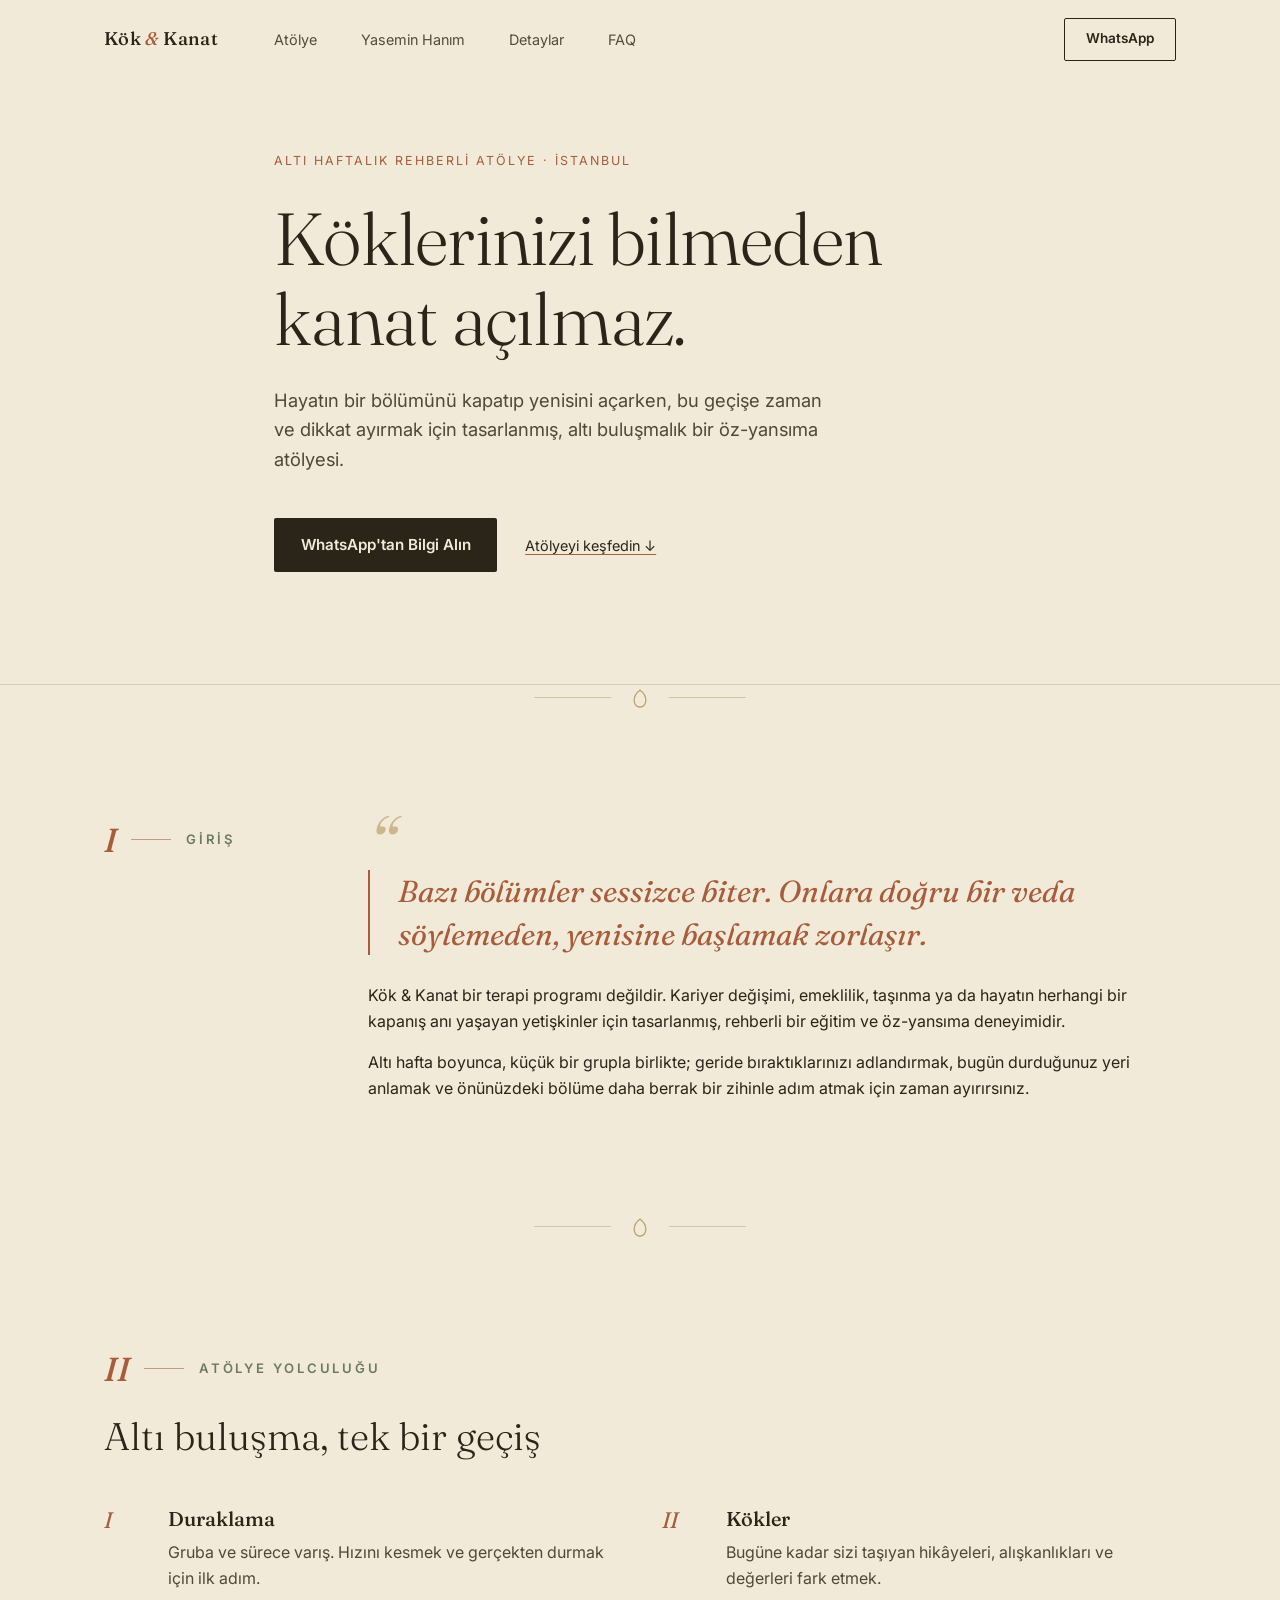
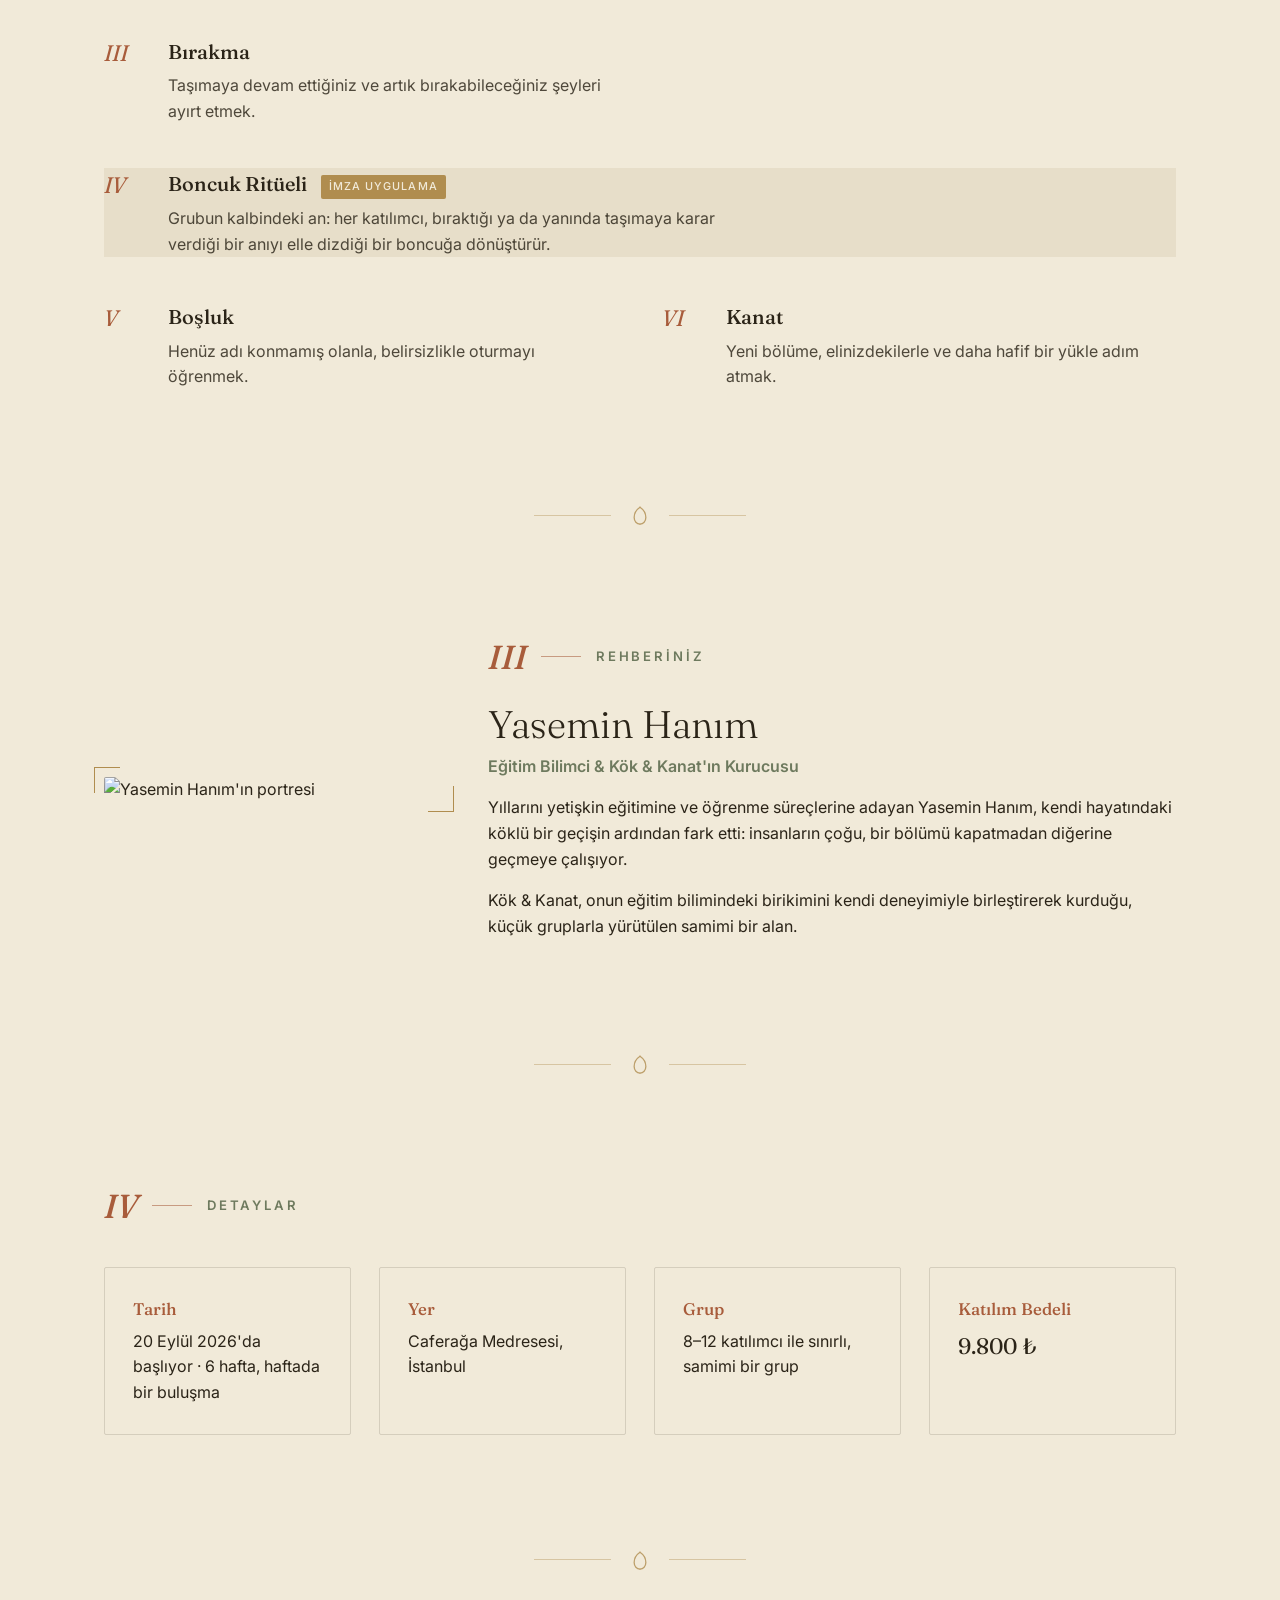
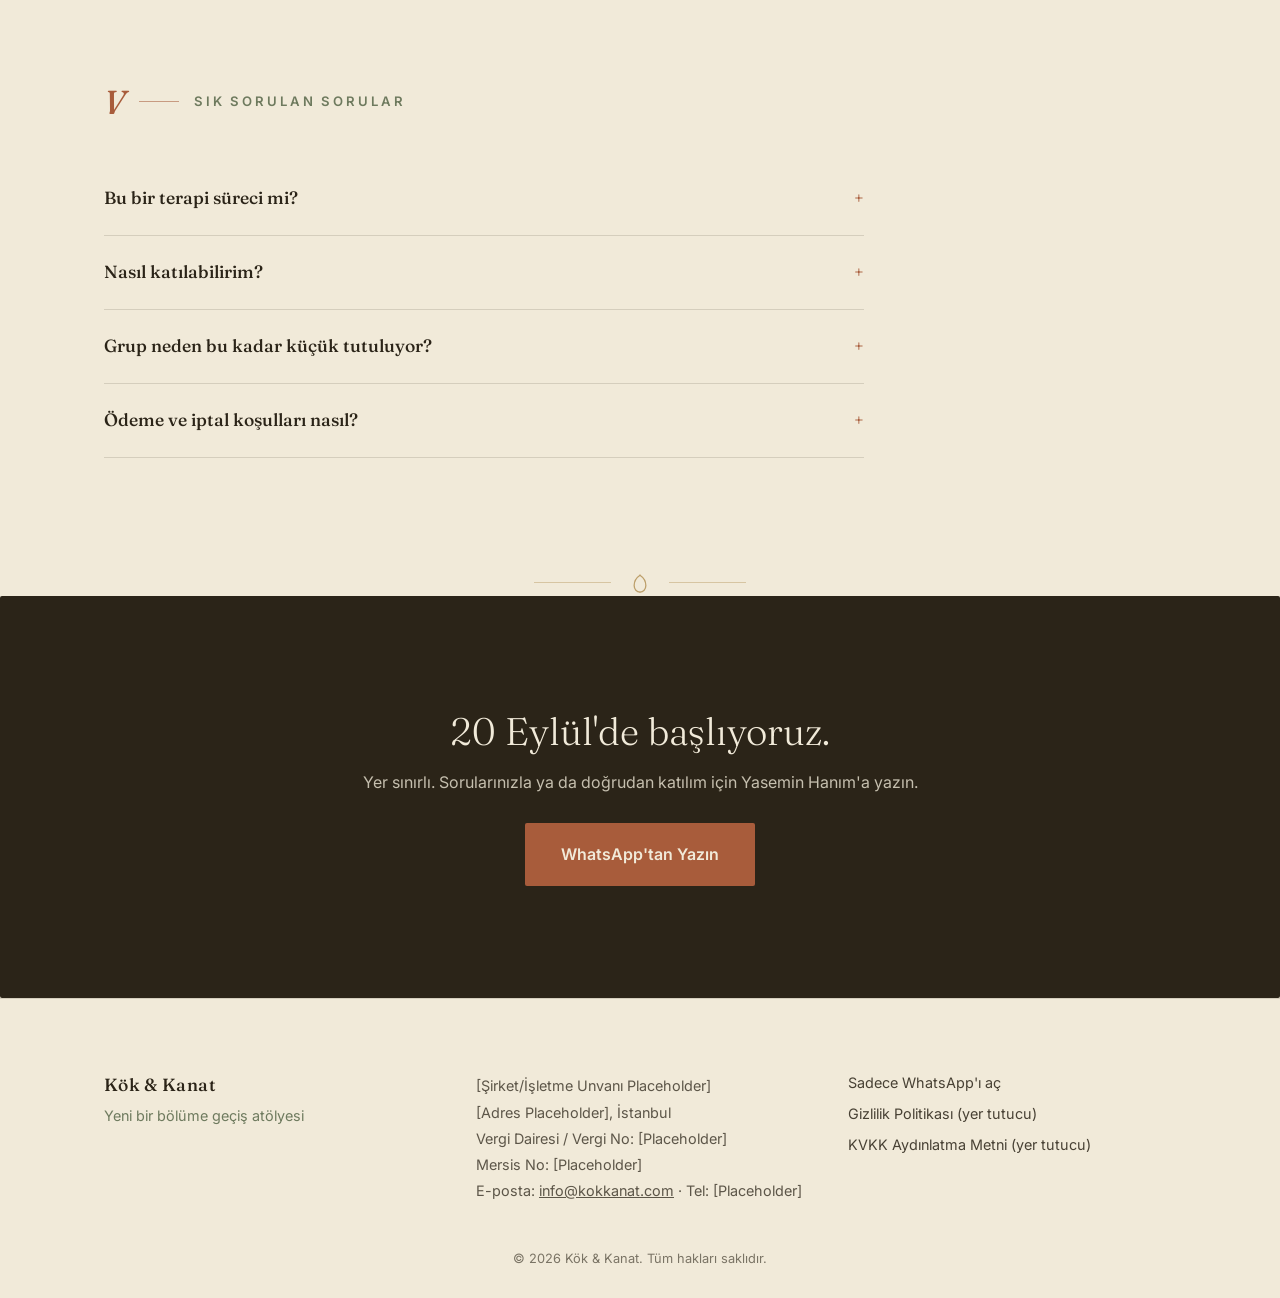
==== Index.html @ 1c655189 "Update print statement from 'Hello' to 'Goodbye'" ====
<!DOCTYPE html>
<html lang="tr">
<head>
<meta charset="UTF-8">
<meta name="viewport" content="width=device-width, initial-scale=1.0">
<title>Kök & Kanat — Yeni Bir Bölüme Geçiş Atölyesi</title>
<meta name="description" content="Kök & Kanat, İstanbul Caferağa Medresesi'nde altı hafta süren, hayatın yeni bir bölümüne rehberli geçiş atölyesi. 20 Eylül 2026'da başlıyor.">

<!-- Open Graph -->
<meta property="og:title" content="Kök & Kanat — Yeni Bir Bölüme Geçiş Atölyesi">
<meta property="og:description" content="Altı haftalık rehberli öz-yansıma atölyesi. İstanbul, Caferağa Medresesi. 20 Eylül 2026.">
<meta property="og:type" content="website">
<!-- PLACEHOLDER: canlıya alınca gerçek bir görsel URL'i buraya ekleyin (mutlak URL olmalı) -->
<meta property="og:image" content="">
<meta property="og:locale" content="tr_TR">

<!-- Twitter -->
<meta name="twitter:card" content="summary_large_image">
<meta name="twitter:title" content="Kök & Kanat — Yeni Bir Bölüme Geçiş Atölyesi">
<meta name="twitter:description" content="Altı haftalık rehberli öz-yansıma atölyesi. İstanbul, Caferağa Medresesi.">

<!-- Favicon: inline SVG, no external file needed -->
<link rel="icon" type="image/svg+xml" href="data:image/svg+xml,%3Csvg xmlns='http://www.w3.org/2000/svg' viewBox='0 0 64 64'%3E%3Crect width='64' height='64' rx='14' fill='%232B2418'/%3E%3Cpath d='M32 14 C 24 20, 20 28, 20 36 C 20 44, 25 50, 32 50' stroke='%23A85C3B' stroke-width='3' fill='none' stroke-linecap='round'/%3E%3Cpath d='M32 14 C 40 20, 44 28, 44 36 C 44 44, 39 50, 32 50' stroke='%23B08D4F' stroke-width='3' fill='none' stroke-linecap='round'/%3E%3Cpath d='M32 50 L32 20' stroke='%23EFE7DA' stroke-width='2' stroke-linecap='round'/%3E%3C/svg%3E">

<link rel="preconnect" href="https://fonts.googleapis.com">
<link rel="preconnect" href="https://fonts.gstatic.com" crossorigin>
<link href="https://fonts.googleapis.com/css2?family=Fraunces:ital,opsz,wght@0,9..144,300;0,9..144,500;1,9..144,400&family=Inter:wght@400;500;600&display=swap" rel="stylesheet">

<style>
/* ==========================================================================
   KÖK & KANAT — Editorial Luxury (single-file demo build)
   Premium magazine-inspired concept. Generous whitespace, restrained serif
   display type, hairline rules, asymmetric editorial grid.
   ========================================================================== */

:root {
  --color-paper: #F1EAD9;
  --color-paper-alt: #E7DEC9;
  --color-ink: #2B2418;
  --color-clay: #A85C3B;
  --color-sage: #6E7A5E;
  --color-gold: #B08D4F;
  --color-line: rgba(43, 36, 24, 0.14);

  --font-display: 'Fraunces', Georgia, 'Times New Roman', serif;
  --font-body: 'Inter', -apple-system, BlinkMacSystemFont, 'Segoe UI', sans-serif;

  --wrap-width: 1120px;
  --space-1: 0.5rem;
  --space-2: 1rem;
  --space-3: 1.75rem;
  --space-4: 2.75rem;
  --space-5: 4.5rem;
  --space-6: 7rem;

  --radius: 2px;
  --ease: cubic-bezier(0.22, 1, 0.36, 1);
}

*, *::before, *::after { box-sizing: border-box; }
html { scroll-behavior: smooth; }
@media (prefers-reduced-motion: reduce) {
  html { scroll-behavior: auto; }
  *, *::before, *::after { animation-duration: 0.01ms !important; transition-duration: 0.01ms !important; }
}

body {
  margin: 0;
  background: var(--color-paper);
  color: var(--color-ink);
  font-family: var(--font-body);
  font-size: 16px;
  line-height: 1.6;
  -webkit-font-smoothing: antialiased;
}

img, svg.media { max-width: 100%; display: block; height: auto; }
a { color: inherit; }
ul, ol { margin: 0; padding: 0; list-style: none; }
h1, h2, h3, p { margin: 0; }

.wrap {
  max-width: var(--wrap-width);
  margin: 0 auto;
  padding: 0 1.5rem;
}

.skip-link {
  position: absolute;
  left: -9999px;
  top: 0;
  background: var(--color-ink);
  color: var(--color-paper);
  padding: 0.75rem 1.25rem;
  z-index: 100;
}
.skip-link:focus { left: 1rem; top: 1rem; }

:focus-visible {
  outline: 2px solid var(--color-clay);
  outline-offset: 3px;
}

/* Header */
.site-header {
  position: sticky;
  top: 0;
  z-index: 50;
  background: rgba(241, 234, 217, 0.9);
  backdrop-filter: blur(6px);
  border-bottom: 1px solid transparent;
  transition: border-color 0.3s var(--ease);
}
.site-header.is-scrolled { border-bottom-color: var(--color-line); }

.header-inner {
  display: flex;
  align-items: center;
  gap: var(--space-3);
  padding-top: 1.1rem;
  padding-bottom: 1.1rem;
}

.logo {
  font-family: var(--font-display);
  font-weight: 500;
  font-size: 1.15rem;
  letter-spacing: 0.02em;
  text-decoration: none;
  white-space: nowrap;
}
.logo-amp { color: var(--color-clay); font-style: italic; }

.main-nav { display: none; gap: var(--space-4); margin-left: var(--space-3); font-size: 0.9rem; }
.main-nav a { text-decoration: none; opacity: 0.8; }
.main-nav a:hover { opacity: 1; }

.header-cta { display: none; margin-left: auto; white-space: nowrap; }

.nav-toggle {
  margin-left: auto;
  width: 36px; height: 28px;
  background: none; border: none;
  display: flex; flex-direction: column; justify-content: space-between;
  cursor: pointer; padding: 2px;
}
.nav-toggle span {
  display: block; height: 2px; background: var(--color-ink); border-radius: 2px;
  transition: transform 0.25s var(--ease), opacity 0.25s var(--ease);
}
.nav-toggle[aria-expanded="true"] span:nth-child(1) { transform: translateY(13px) rotate(45deg); }
.nav-toggle[aria-expanded="true"] span:nth-child(2) { opacity: 0; }
.nav-toggle[aria-expanded="true"] span:nth-child(3) { transform: translateY(-13px) rotate(-45deg); }

.mobile-nav {
  display: flex; flex-direction: column; gap: var(--space-2);
  padding: 0 1.5rem; max-height: 0; overflow: hidden;
  transition: max-height 0.35s var(--ease), padding 0.35s var(--ease);
}
.mobile-nav.is-open { max-height: 320px; padding: 0 1.5rem var(--space-3); }
.mobile-nav a { text-decoration: none; padding: 0.4rem 0; }

@media (min-width: 900px) {
  .main-nav { display: flex; }
  .header-cta { display: inline-flex; }
  .nav-toggle { display: none; }
  .mobile-nav { display: none; }
}

/* Buttons */
.btn {
  display: inline-flex; align-items: center; justify-content: center; gap: 0.5rem;
  padding: 0.85rem 1.6rem; border-radius: var(--radius);
  font-family: var(--font-body); font-weight: 600; font-size: 0.95rem;
  text-decoration: none; border: 1px solid transparent;
  transition: transform 0.2s var(--ease), background-color 0.2s var(--ease), color 0.2s var(--ease);
}
.btn-primary { background: var(--color-ink); color: var(--color-paper); }
.btn-primary:hover { background: var(--color-clay); }
.btn-ghost {
  background: transparent; border-color: var(--color-ink); color: var(--color-ink);
  padding: 0.6rem 1.3rem; font-size: 0.85rem;
}
.btn-ghost:hover { background: var(--color-ink); color: var(--color-paper); }
.btn-large { padding: 1.1rem 2.2rem; font-size: 1rem; }
.btn-link {
  font-size: 0.9rem; text-decoration: underline; text-underline-offset: 3px;
  text-decoration-color: var(--color-clay);
}

/* Section rhythm */
.section {
  padding: var(--space-6) 0;
  opacity: 0; transform: translateY(16px);
  transition: opacity 0.7s var(--ease), transform 0.7s var(--ease);
}
.section.is-visible { opacity: 1; transform: none; }

.section-label {
  display: flex; align-items: center; gap: 0.9rem;
  margin-bottom: var(--space-3);
}
.section-num {
  font-family: var(--font-display); font-style: italic; font-weight: 500;
  font-size: clamp(1.6rem, 2.6vw, 2.1rem); color: var(--color-clay); line-height: 1;
}
.section-label-line {
  flex: 0 0 2.5rem; height: 1px; background: var(--color-clay); opacity: 0.55;
}
.section-label-text {
  font-family: var(--font-body); font-size: 0.82rem; font-weight: 600; letter-spacing: 0.22em;
  text-transform: uppercase; color: var(--color-sage);
}

.section-title {
  font-family: var(--font-display); font-weight: 300;
  font-size: clamp(1.75rem, 3vw, 2.6rem); line-height: 1.2; max-width: 20ch;
}

/* Ornamental dividers between sections — echoes the root/wing mark */
.ornament {
  display: flex; align-items: center; justify-content: center; gap: var(--space-2);
  max-width: 260px; margin: 0 auto; padding: 0 1.5rem; color: var(--color-gold);
}
.ornament-line { flex: 1; height: 1px; background: currentColor; opacity: 0.4; }
.ornament-icon { flex-shrink: 0; width: 26px; height: 26px; opacity: 0.8; }

/* Corner-bracket frame used on the portrait image */
.corner-frame { position: relative; }
.corner-frame::before, .corner-frame::after,
.corner-frame > .corner-tr, .corner-frame > .corner-bl {
  content: ''; position: absolute; width: 26px; height: 26px; border: 1px solid var(--color-gold);
}
.corner-frame::before { top: -10px; left: -10px; border-right: none; border-bottom: none; }
.corner-frame::after { bottom: -10px; right: -10px; border-left: none; border-top: none; }

/* Oversized decorative quotation mark beside the pull-quote */
.quote-mark {
  font-family: var(--font-display); font-style: italic; color: var(--color-gold);
  font-size: 4.5rem; line-height: 0.6; opacity: 0.55; display: block; margin-bottom: 0.25rem;
}

/* Hero */
.hero { padding: var(--space-5) 0 var(--space-6); border-bottom: 1px solid var(--color-line); }
.hero-grid { max-width: 780px; }
.eyebrow {
  font-size: 0.78rem; letter-spacing: 0.16em; text-transform: uppercase;
  color: var(--color-clay); margin-bottom: var(--space-3);
}
.hero-title {
  font-family: var(--font-display); font-weight: 300;
  font-size: clamp(2.6rem, 6vw, 4.6rem); line-height: 1.08; letter-spacing: -0.01em;
}
.hero-lede { margin-top: var(--space-3); font-size: 1.15rem; max-width: 46ch; color: rgba(43, 36, 24, 0.82); }
.hero-actions { margin-top: var(--space-4); display: flex; align-items: center; gap: var(--space-3); flex-wrap: wrap; }

/* Intro */
.intro-grid { display: grid; gap: var(--space-4); }
.pull-quote {
  font-family: var(--font-display); font-style: italic; font-weight: 400;
  font-size: clamp(1.4rem, 2.6vw, 1.9rem); line-height: 1.4; color: var(--color-clay);
  border-left: 2px solid var(--color-clay); padding-left: var(--space-3); margin-bottom: var(--space-3);
}
.intro-copy p + p { margin-top: var(--space-2); }
@media (min-width: 900px) { .intro-grid { grid-template-columns: 220px 1fr; align-items: start; } }

/* Who list */
.who-list { margin-top: var(--space-4); display: grid; gap: var(--space-2) var(--space-4); }
.who-list li { padding: var(--space-2) 0; border-bottom: 1px solid var(--color-line); font-size: 1.05rem; }
@media (min-width: 700px) { .who-list { grid-template-columns: 1fr 1fr; } }

/* Journey / stations */
.stations { margin-top: var(--space-4); display: grid; gap: var(--space-3); }
.station {
  padding: var(--space-3) 0; border-top: 1px solid var(--color-line);
  display: grid; grid-template-columns: 3rem 1fr; gap: var(--space-2);
  opacity: 0; transform: translateY(12px);
  transition: opacity 0.6s var(--ease), transform 0.6s var(--ease);
}
.station.is-visible { opacity: 1; transform: none; }
.station-no { font-family: var(--font-display); font-style: italic; font-size: 1.4rem; color: var(--color-clay); }
.station h3 { font-family: var(--font-display); font-size: 1.25rem; font-weight: 500; margin-bottom: 0.35rem; }
.station p { max-width: 60ch; color: rgba(43, 36, 24, 0.82); }
.station-signature {
  background: var(--color-paper-alt); margin: 0 calc(var(--space-3) * -1);
  padding: var(--space-3); border-top-color: var(--color-gold);
}
.signature-tag {
  display: inline-block; font-family: var(--font-body); font-size: 0.68rem;
  letter-spacing: 0.1em; text-transform: uppercase; background: var(--color-gold);
  color: var(--color-paper); padding: 0.2rem 0.5rem; border-radius: var(--radius);
  vertical-align: middle; margin-left: 0.6rem;
}
@media (min-width: 700px) {
  .stations { grid-template-columns: 1fr 1fr; gap: var(--space-4) var(--space-4); }
  .station { border-top: none; padding: 0; }
  .station-signature { grid-column: 1 / -1; margin: 0; }
}

/* About Yasemin */
.about-grid { display: grid; gap: var(--space-4); align-items: center; }
.about-media svg, .about-media img { border-radius: var(--radius); width: 100%; height: auto; }
.about-title { color: var(--color-sage); font-weight: 600; margin: 0.4rem 0 var(--space-2); }
.about-copy p + p { margin-top: var(--space-2); }
@media (min-width: 800px) { .about-grid { grid-template-columns: 340px 1fr; } }

/* Details + price */
.details-grid { margin-top: var(--space-4); display: grid; gap: var(--space-3); }
.detail-item { padding: var(--space-3); border: 1px solid var(--color-line); border-radius: var(--radius); }
.detail-item h3 {
  font-family: var(--font-display); font-size: 1.05rem; font-weight: 500;
  margin-bottom: 0.4rem; color: var(--color-clay);
}
.price { font-size: 1.4rem; font-family: var(--font-display); }
@media (min-width: 700px) { .details-grid { grid-template-columns: repeat(4, 1fr); } }

/* FAQ */
.faq-list { margin-top: var(--space-4); max-width: 760px; }
.faq-item { border-bottom: 1px solid var(--color-line); padding: var(--space-2) 0; }
.faq-item summary {
  cursor: pointer; font-family: var(--font-display); font-size: 1.1rem;
  font-weight: 500; padding: 0.4rem 0; list-style: none;
}
.faq-item summary::-webkit-details-marker { display: none; }
.faq-item summary::after { content: '+'; float: right; color: var(--color-clay); }
.faq-item[open] summary::after { content: '–'; }
.faq-item p { margin-top: 0.6rem; color: rgba(43, 36, 24, 0.82); max-width: 60ch; }

/* Final CTA */
.final-cta { text-align: center; background: var(--color-ink); color: var(--color-paper); border-radius: var(--radius); }
.final-cta .section-title { color: var(--color-paper); margin: 0 auto var(--space-2); }
.final-cta p { color: rgba(241, 234, 217, 0.78); margin-bottom: var(--space-3); }
.final-cta .btn-primary { background: var(--color-clay); color: var(--color-paper); }
.final-cta .btn-primary:hover { background: var(--color-gold); }

/* Footer */
.site-footer { border-top: 1px solid var(--color-line); padding: var(--space-5) 0 var(--space-3); font-size: 0.9rem; }
.footer-grid { display: grid; gap: var(--space-4); }
.footer-logo { font-size: 1.1rem; margin-bottom: 0.3rem; }
.footer-note { color: var(--color-sage); }
.footer-legal p { margin: 0.2rem 0; color: rgba(43, 36, 24, 0.75); }
.footer-links { display: flex; flex-direction: column; gap: 0.5rem; }
.footer-links a { text-decoration: none; opacity: 0.85; }
.footer-links a:hover { opacity: 1; text-decoration: underline; }
.footer-copy { text-align: center; margin-top: var(--space-4); color: rgba(43, 36, 24, 0.6); font-size: 0.8rem; }
@media (min-width: 800px) { .footer-grid { grid-template-columns: 1fr 1fr 1fr; } }

/* Mobile sticky CTA */
.mobile-sticky-cta {
  position: fixed; left: 1rem; right: 1rem; bottom: 1rem; z-index: 60; text-align: center;
  background: var(--color-ink); color: var(--color-paper); padding: 0.9rem; border-radius: var(--radius);
  text-decoration: none; font-weight: 600; box-shadow: 0 8px 24px rgba(43, 36, 24, 0.25);
}
@media (min-width: 900px) { .mobile-sticky-cta { display: none; } }
</style>
</head>
<body>

<a class="skip-link" href="#ana-icerik">İçeriğe geç</a>

<header class="site-header" data-header>
  <div class="wrap header-inner">
    <a href="#" class="logo">Kök <span class="logo-amp">&amp;</span> Kanat</a>
    <nav class="main-nav" aria-label="Ana menü">
      <a href="#atolye">Atölye</a>
      <a href="#yasemin">Yasemin Hanım</a>
      <a href="#detaylar">Detaylar</a>
      <a href="#faq">FAQ</a>
    </nav>
    <a class="btn btn-ghost header-cta" data-wa="a" href="#">WhatsApp</a>
    <button class="nav-toggle" data-nav-toggle aria-expanded="false" aria-controls="mobile-nav" aria-label="Menüyü aç">
      <span></span><span></span><span></span>
    </button>
  </div>
  <nav id="mobile-nav" class="mobile-nav" data-mobile-nav aria-label="Mobil menü">
    <a href="#atolye">Atölye</a>
    <a href="#yasemin">Yasemin Hanım</a>
    <a href="#detaylar">Detaylar</a>
    <a href="#faq">FAQ</a>
    <a class="btn btn-primary" data-wa="a" href="#">WhatsApp'tan Yazın</a>
  </nav>
</header>

<main id="ana-icerik">

  <!-- HERO -->
  <section class="hero">
    <div class="wrap hero-grid">
      <p class="eyebrow">Altı Haftalık Rehberli Atölye · İstanbul</p>
      <h1 class="hero-title">Köklerinizi bilmeden<br>kanat açılmaz.</h1>
      <p class="hero-lede">Hayatın bir bölümünü kapatıp yenisini açarken, bu geçişe zaman ve dikkat ayırmak için tasarlanmış, altı buluşmalık bir öz-yansıma atölyesi.</p>
      <div class="hero-actions">
        <a class="btn btn-primary" data-wa="a" href="#">WhatsApp'tan Bilgi Alın</a>
        <a class="btn-link" href="#atolye">Atölyeyi keşfedin ↓</a>
      </div>
    </div>
  </section>

  <div class="ornament" aria-hidden="true">
    <span class="ornament-line"></span>
    <svg class="ornament-icon" viewBox="0 0 40 40" fill="none">
      <path d="M20 8 C14 12, 11 18, 11 24 C11 30, 15 34, 20 34" stroke="currentColor" stroke-width="2" stroke-linecap="round"/>
      <path d="M20 8 C26 12, 29 18, 29 24 C29 30, 25 34, 20 34" stroke="currentColor" stroke-width="2" stroke-linecap="round"/>
    </svg>
    <span class="ornament-line"></span>
  </div>

  <!-- INTRO -->
  <section class="section intro" id="giris">
    <div class="wrap intro-grid">
      <p class="section-label"><span class="section-num">I</span><span class="section-label-line" aria-hidden="true"></span><span class="section-label-text">Giriş</span></p>
      <div class="intro-copy">
        <span class="quote-mark" aria-hidden="true">&ldquo;</span>
        <p class="pull-quote">Bazı bölümler sessizce biter. Onlara doğru bir veda söylemeden, yenisine başlamak zorlaşır.</p>
        <p>Kök &amp; Kanat bir terapi programı değildir. Kariyer değişimi, emeklilik, taşınma ya da hayatın herhangi bir kapanış anı yaşayan yetişkinler için tasarlanmış, rehberli bir eğitim ve öz-yansıma deneyimidir.</p>
        <p>Altı hafta boyunca, küçük bir grupla birlikte; geride bıraktıklarınızı adlandırmak, bugün durduğunuz yeri anlamak ve önünüzdeki bölüme daha berrak bir zihinle adım atmak için zaman ayırırsınız.</p>
      </div>
    </div>
  </section>

  <div class="ornament" aria-hidden="true">
    <span class="ornament-line"></span>
    <svg class="ornament-icon" viewBox="0 0 40 40" fill="none">
      <path d="M20 8 C14 12, 11 18, 11 24 C11 30, 15 34, 20 34" stroke="currentColor" stroke-width="2" stroke-linecap="round"/>
      <path d="M20 8 C26 12, 29 18, 29 24 C29 30, 25 34, 20 34" stroke="currentColor" stroke-width="2" stroke-linecap="round"/>
    </svg>
    <span class="ornament-line"></span>
  </div>

  <!-- JOURNEY -->
  <section class="section journey" id="atolye">
    <div class="wrap">
      <p class="section-label"><span class="section-num">II</span><span class="section-label-line" aria-hidden="true"></span><span class="section-label-text">Atölye Yolculuğu</span></p>
      <h2 class="section-title">Altı buluşma, tek bir geçiş</h2>
      <ol class="stations">
        <li class="station">
          <span class="station-no">I</span>
          <div>
            <h3>Duraklama</h3>
            <p>Gruba ve sürece varış. Hızını kesmek ve gerçekten durmak için ilk adım.</p>
          </div>
        </li>
        <li class="station">
          <span class="station-no">II</span>
          <div>
            <h3>Kökler</h3>
            <p>Bugüne kadar sizi taşıyan hikâyeleri, alışkanlıkları ve değerleri fark etmek.</p>
          </div>
        </li>
        <li class="station">
          <span class="station-no">III</span>
          <div>
            <h3>Bırakma</h3>
            <p>Taşımaya devam ettiğiniz ve artık bırakabileceğiniz şeyleri ayırt etmek.</p>
          </div>
        </li>
        <li class="station station-signature">
          <span class="station-no">IV</span>
          <div>
            <h3>Boncuk Ritüeli <span class="signature-tag">İmza Uygulama</span></h3>
            <p>Grubun kalbindeki an: her katılımcı, bıraktığı ya da yanında taşımaya karar verdiği bir anıyı elle dizdiği bir boncuğa dönüştürür.</p>
          </div>
        </li>
        <li class="station">
          <span class="station-no">V</span>
          <div>
            <h3>Boşluk</h3>
            <p>Henüz adı konmamış olanla, belirsizlikle oturmayı öğrenmek.</p>
          </div>
        </li>
        <li class="station">
          <span class="station-no">VI</span>
          <div>
            <h3>Kanat</h3>
            <p>Yeni bölüme, elinizdekilerle ve daha hafif bir yükle adım atmak.</p>
          </div>
        </li>
      </ol>
    </div>
  </section>

  <div class="ornament" aria-hidden="true">
    <span class="ornament-line"></span>
    <svg class="ornament-icon" viewBox="0 0 40 40" fill="none">
      <path d="M20 8 C14 12, 11 18, 11 24 C11 30, 15 34, 20 34" stroke="currentColor" stroke-width="2" stroke-linecap="round"/>
      <path d="M20 8 C26 12, 29 18, 29 24 C29 30, 25 34, 20 34" stroke="currentColor" stroke-width="2" stroke-linecap="round"/>
    </svg>
    <span class="ornament-line"></span>
  </div>

  <!-- ABOUT YASEMIN -->
  <section class="section about" id="yasemin">
    <div class="wrap about-grid">
      <div class="about-media corner-frame">
        <img src="logo.heic" alt="Yasemin Hanım'ın portresi" loading="lazy">
      </div>
      <div class="about-copy">
        <p class="section-label"><span class="section-num">III</span><span class="section-label-line" aria-hidden="true"></span><span class="section-label-text">Rehberiniz</span></p>
        <h2 class="section-title">Yasemin Hanım</h2>
        <p class="about-title">Eğitim Bilimci &amp; Kök &amp; Kanat'ın Kurucusu</p>
        <p>Yıllarını yetişkin eğitimine ve öğrenme süreçlerine adayan Yasemin Hanım, kendi hayatındaki köklü bir geçişin ardından fark etti: insanların çoğu, bir bölümü kapatmadan diğerine geçmeye çalışıyor.</p>
        <p>Kök &amp; Kanat, onun eğitim bilimindeki birikimini kendi deneyimiyle birleştirerek kurduğu, küçük gruplarla yürütülen samimi bir alan.</p>
      </div>
    </div>
  </section>

  <div class="ornament" aria-hidden="true">
    <span class="ornament-line"></span>
    <svg class="ornament-icon" viewBox="0 0 40 40" fill="none">
      <path d="M20 8 C14 12, 11 18, 11 24 C11 30, 15 34, 20 34" stroke="currentColor" stroke-width="2" stroke-linecap="round"/>
      <path d="M20 8 C26 12, 29 18, 29 24 C29 30, 25 34, 20 34" stroke="currentColor" stroke-width="2" stroke-linecap="round"/>
    </svg>
    <span class="ornament-line"></span>
  </div>

  <!-- DETAILS -->
  <section class="section details" id="detaylar">
    <div class="wrap">
      <p class="section-label"><span class="section-num">IV</span><span class="section-label-line" aria-hidden="true"></span><span class="section-label-text">Detaylar</span></p>
      <div class="details-grid">
        <div class="detail-item">
          <h3>Tarih</h3>
          <p>20 Eylül 2026'da başlıyor · 6 hafta, haftada bir buluşma</p>
        </div>
        <div class="detail-item">
          <h3>Yer</h3>
          <p>Caferağa Medresesi, İstanbul</p>
        </div>
        <div class="detail-item">
          <h3>Grup</h3>
          <p>8–12 katılımcı ile sınırlı, samimi bir grup</p>
        </div>
        <div class="detail-item">
          <h3>Katılım Bedeli</h3>
          <p><span class="price"><!-- PLACEHOLDER: fiyatı güncelleyin -->9.800 ₺</span></p>
        </div>
      </div>
    </div>
  </section>

  <div class="ornament" aria-hidden="true">
    <span class="ornament-line"></span>
    <svg class="ornament-icon" viewBox="0 0 40 40" fill="none">
      <path d="M20 8 C14 12, 11 18, 11 24 C11 30, 15 34, 20 34" stroke="currentColor" stroke-width="2" stroke-linecap="round"/>
      <path d="M20 8 C26 12, 29 18, 29 24 C29 30, 25 34, 20 34" stroke="currentColor" stroke-width="2" stroke-linecap="round"/>
    </svg>
    <span class="ornament-line"></span>
  </div>

  <!-- FAQ -->
  <section class="section faq" id="faq">
    <div class="wrap">
      <p class="section-label"><span class="section-num">V</span><span class="section-label-line" aria-hidden="true"></span><span class="section-label-text">Sık Sorulan Sorular</span></p>
      <div class="faq-list">
        <details class="faq-item">
          <summary>Bu bir terapi süreci mi?</summary>
          <p>Hayır. Kök &amp; Kanat, eğitim odaklı ve rehberli bir öz-yansıma atölyesidir; terapi ya da klinik bir müdahale değildir.</p>
        </details>
        <details class="faq-item">
          <summary>Nasıl katılabilirim?</summary>
          <p>Sadece WhatsApp üzerinden yazmanız yeterli. Yasemin Hanım size süreci ve yer durumunu birlikte netleştirir.</p>
        </details>
        <details class="faq-item">
          <summary>Grup neden bu kadar küçük tutuluyor?</summary>
          <p>8–12 kişilik grup, herkesin gerçekten görülebildiği ve güvende hissettiği bir alan yaratmak için tercih ediliyor.</p>
        </details>
        <details class="faq-item">
          <summary>Ödeme ve iptal koşulları nasıl?</summary>
          <p>Ödeme planı ve iptal koşulları, WhatsApp üzerinden başvurunuzla birlikte ayrıntılı olarak paylaşılır.</p>
        </details>
      </div>
    </div>
  </section>

  <div class="ornament" aria-hidden="true">
    <span class="ornament-line"></span>
    <svg class="ornament-icon" viewBox="0 0 40 40" fill="none">
      <path d="M20 8 C14 12, 11 18, 11 24 C11 30, 15 34, 20 34" stroke="currentColor" stroke-width="2" stroke-linecap="round"/>
      <path d="M20 8 C26 12, 29 18, 29 24 C29 30, 25 34, 20 34" stroke="currentColor" stroke-width="2" stroke-linecap="round"/>
    </svg>
    <span class="ornament-line"></span>
  </div>

  <!-- FINAL CTA -->
  <section class="section final-cta">
    <div class="wrap">
      <h2 class="section-title">20 Eylül'de başlıyoruz.</h2>
      <p>Yer sınırlı. Sorularınızla ya da doğrudan katılım için Yasemin Hanım'a yazın.</p>
      <a class="btn btn-primary btn-large" data-wa="a" href="#">WhatsApp'tan Yazın</a>
    </div>
  </section>

</main>

<footer class="site-footer">
  <div class="wrap footer-grid">
    <div>
      <p class="logo footer-logo">Kök &amp; Kanat</p>
      <p class="footer-note">Yeni bir bölüme geçiş atölyesi</p>
    </div>
    <div class="footer-legal">
      <p>[Şirket/İşletme Unvanı Placeholder]</p>
      <p>[Adres Placeholder], İstanbul</p>
      <p>Vergi Dairesi / Vergi No: [Placeholder]</p>
      <p>Mersis No: [Placeholder]</p>
      <p>E-posta: <a href="mailto:info@kokkanat.com">info@kokkanat.com</a> · Tel: [Placeholder]</p>
    </div>
    <div class="footer-links">
      <a href="#" data-wa="b">Sadece WhatsApp'ı aç</a>
      <a href="#">Gizlilik Politikası (yer tutucu)</a>
      <a href="#">KVKK Aydınlatma Metni (yer tutucu)</a>
    </div>
  </div>
  <p class="footer-copy">© 2026 Kök &amp; Kanat. Tüm hakları saklıdır.</p>
</footer>

<a class="mobile-sticky-cta" data-wa="a" href="#">WhatsApp'tan Yazın</a>

<script>
/**
 * Kök & Kanat — Editorial Luxury (single-file demo build)
 * Vanilla JS only. No dependencies, no build step.
 */
(function () {
  'use strict';

  /* ---------------------------------------------
   * WhatsApp configuration
   * WHATSAPP_NUMBER'ı gerçek işletme numarasıyla
   * (ülke kodu dahil, sadece rakamlar) değiştirin.
   * ------------------------------------------- */
  var WHATSAPP_NUMBER = '905462911590';

  function buildWhatsAppUrl() {
    return 'https://wa.me/' + WHATSAPP_NUMBER; // önceden yazılmış mesaj yok — sohbet boş açılır
  }

  function initWhatsAppLinks() {
    var links = document.querySelectorAll('[data-wa]');
    links.forEach(function (link) {
      var variant = link.getAttribute('data-wa') === 'b' ? 'b' : 'a';
      link.setAttribute('href', buildWhatsAppUrl(variant));
      link.setAttribute('target', '_blank');
      link.setAttribute('rel', 'noopener noreferrer');
    });
  }

  function initMobileNav() {
    var toggle = document.querySelector('[data-nav-toggle]');
    var nav = document.querySelector('[data-mobile-nav]');
    if (!toggle || !nav) return;

    toggle.addEventListener('click', function () {
      var isOpen = nav.classList.toggle('is-open');
      toggle.setAttribute('aria-expanded', String(isOpen));
    });

    nav.querySelectorAll('a').forEach(function (a) {
      a.addEventListener('click', function () {
        nav.classList.remove('is-open');
        toggle.setAttribute('aria-expanded', 'false');
      });
    });
  }

  function initHeaderScrollState() {
    var header = document.querySelector('[data-header]');
    if (!header) return;
    var onScroll = function () {
      header.classList.toggle('is-scrolled', window.scrollY > 12);
    };
    window.addEventListener('scroll', onScroll, { passive: true });
    onScroll();
  }

  function initScrollReveal() {
    var prefersReduced = window.matchMedia('(prefers-reduced-motion: reduce)').matches;
    var targets = document.querySelectorAll('.section, .station');
    if (prefersReduced || !('IntersectionObserver' in window)) {
      targets.forEach(function (el) { el.classList.add('is-visible'); });
      return;
    }
    var observer = new IntersectionObserver(
      function (entries) {
        entries.forEach(function (entry) {
          if (entry.isIntersecting) {
            entry.target.classList.add('is-visible');
            observer.unobserve(entry.target);
          }
        });
      },
      { threshold: 0.12 }
    );
    targets.forEach(function (el) { observer.observe(el); });
  }

  document.addEventListener('DOMContentLoaded', function () {
    initWhatsAppLinks();
    initMobileNav();
    initHeaderScrollState();
    initScrollReveal();
  });
})();
</script>
</body>
</html>
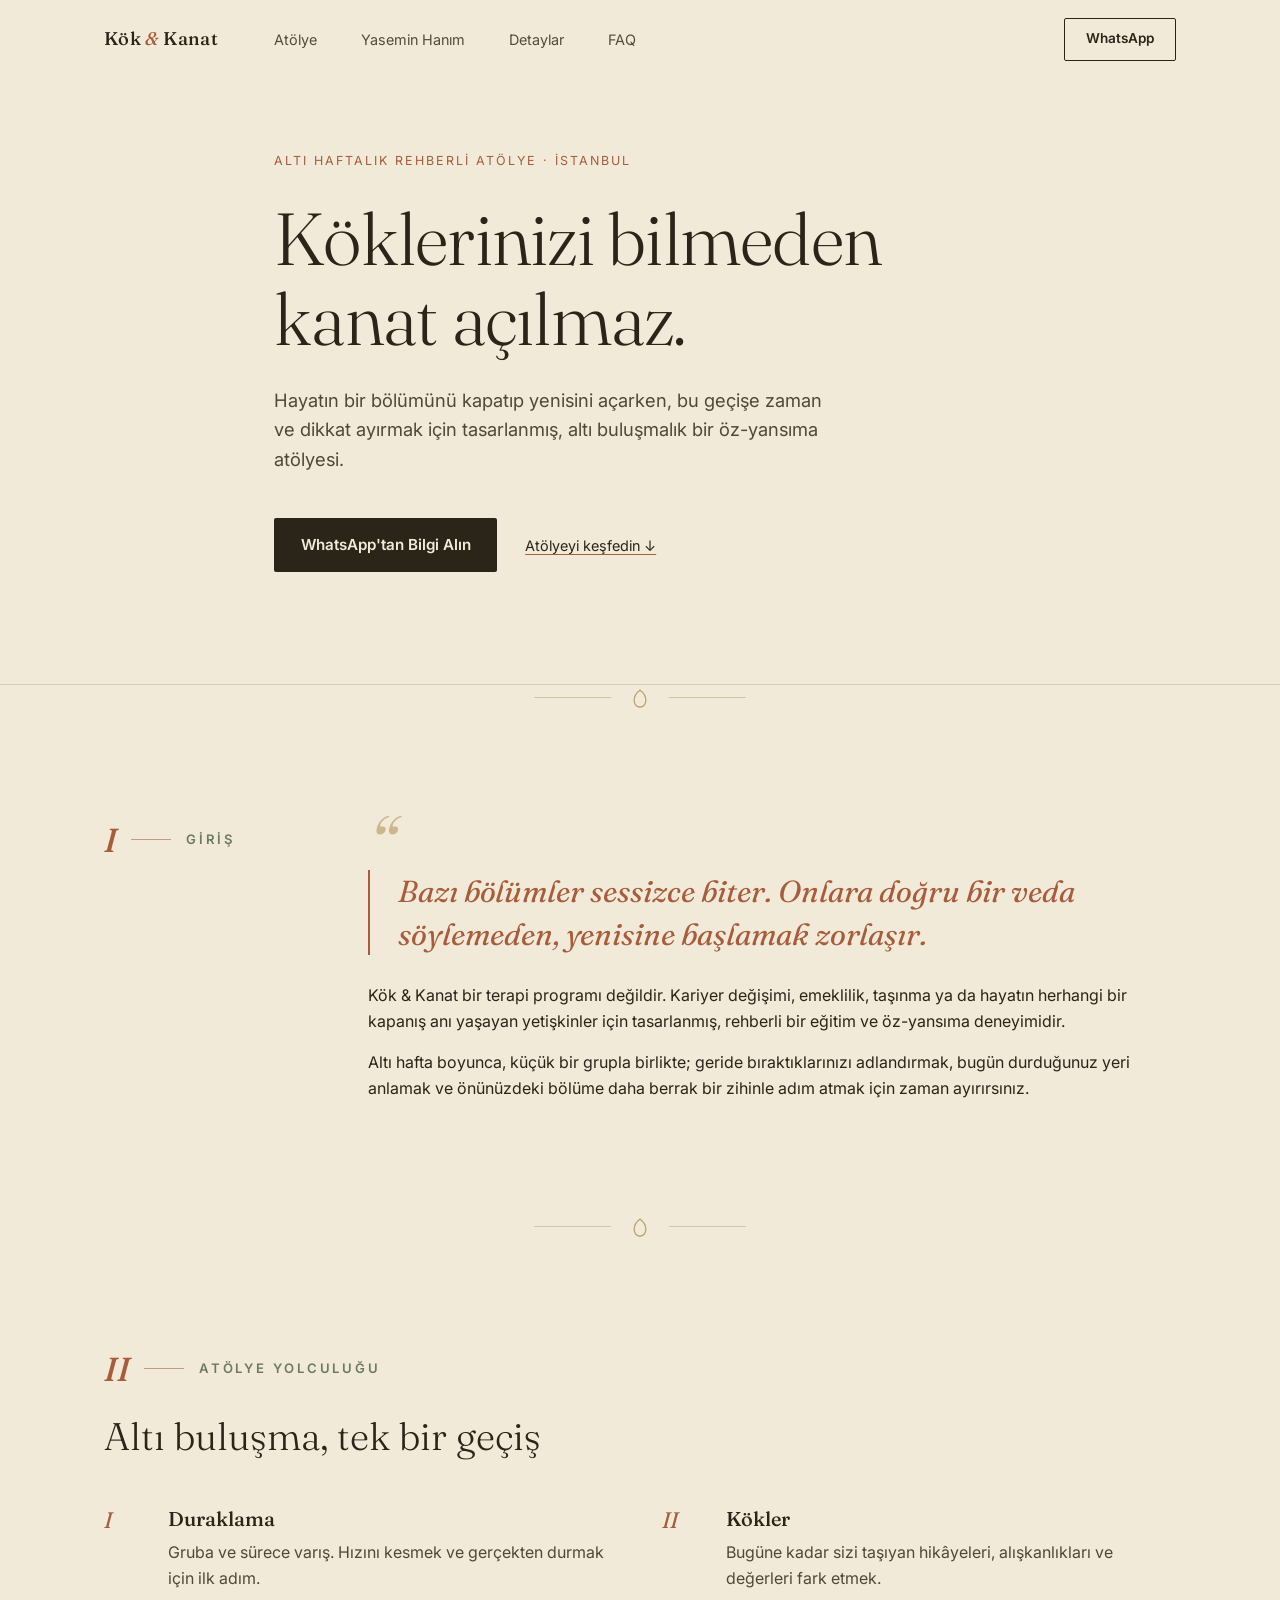
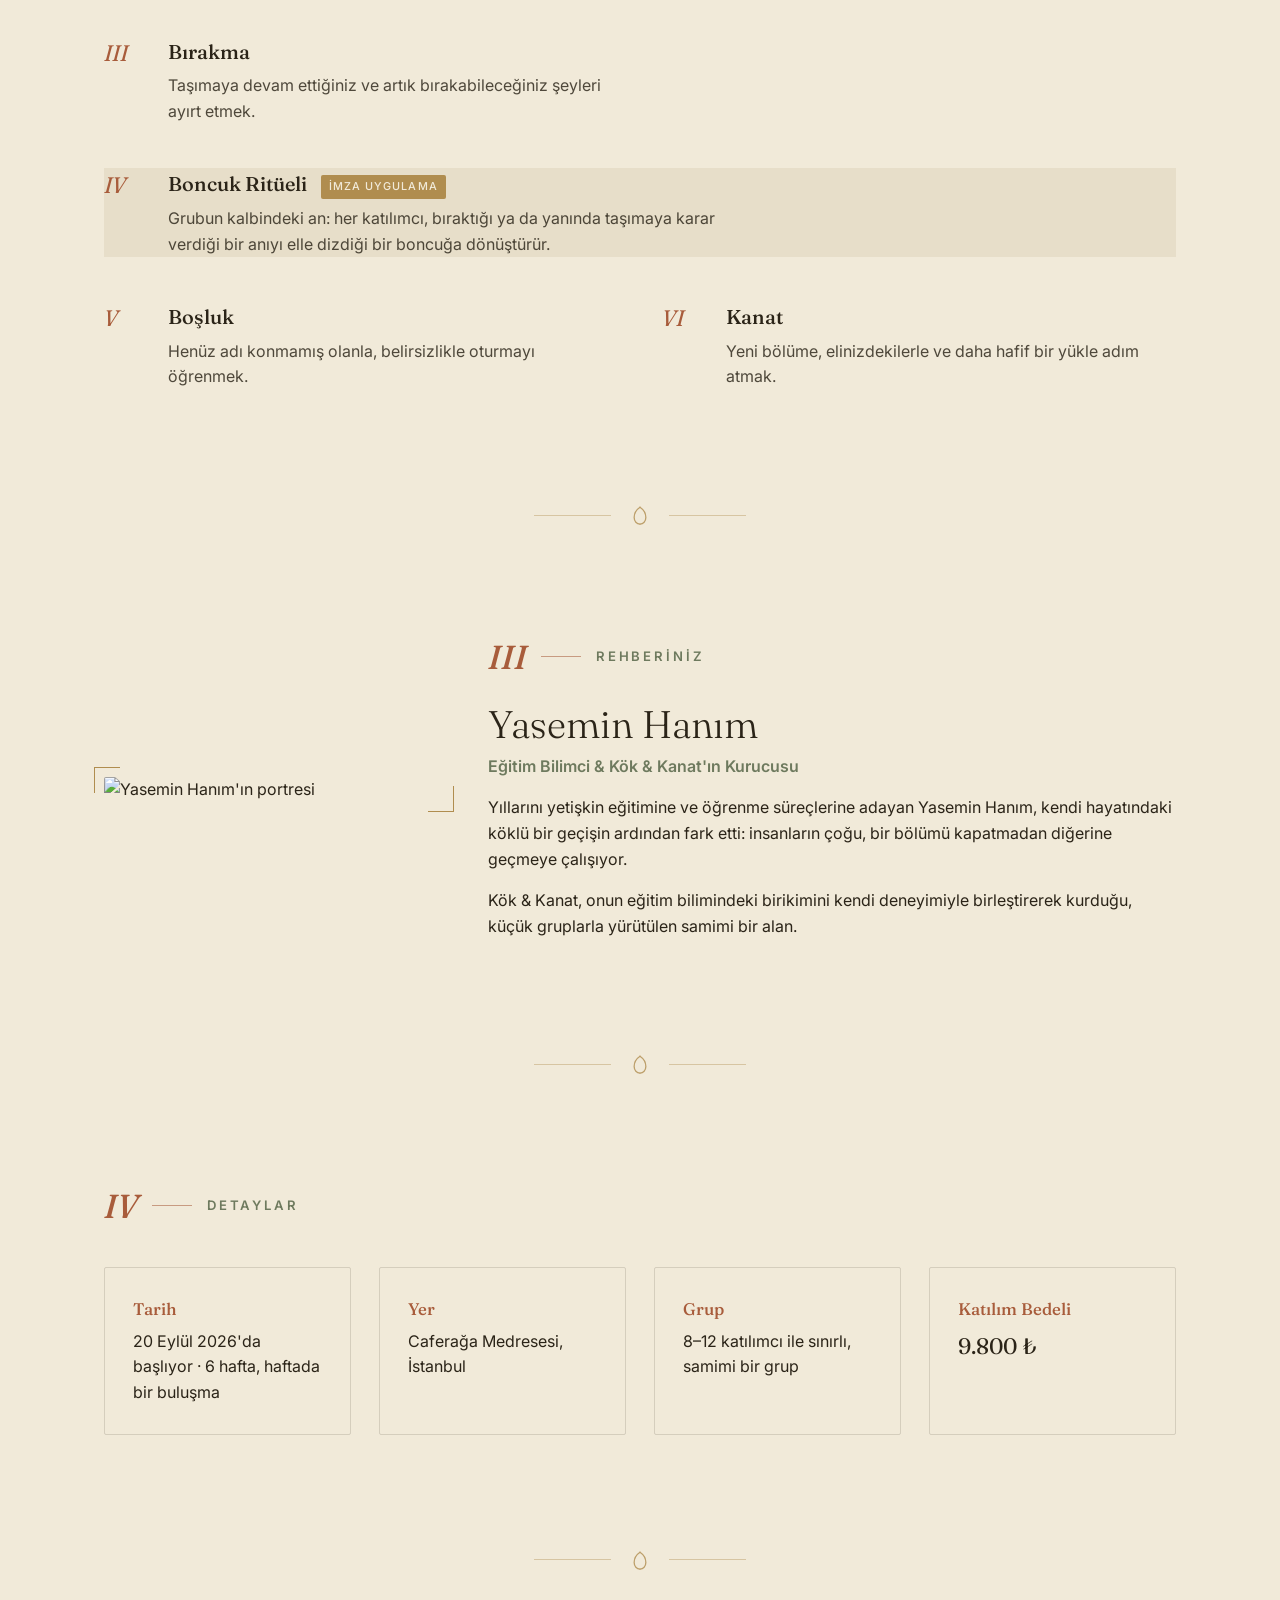
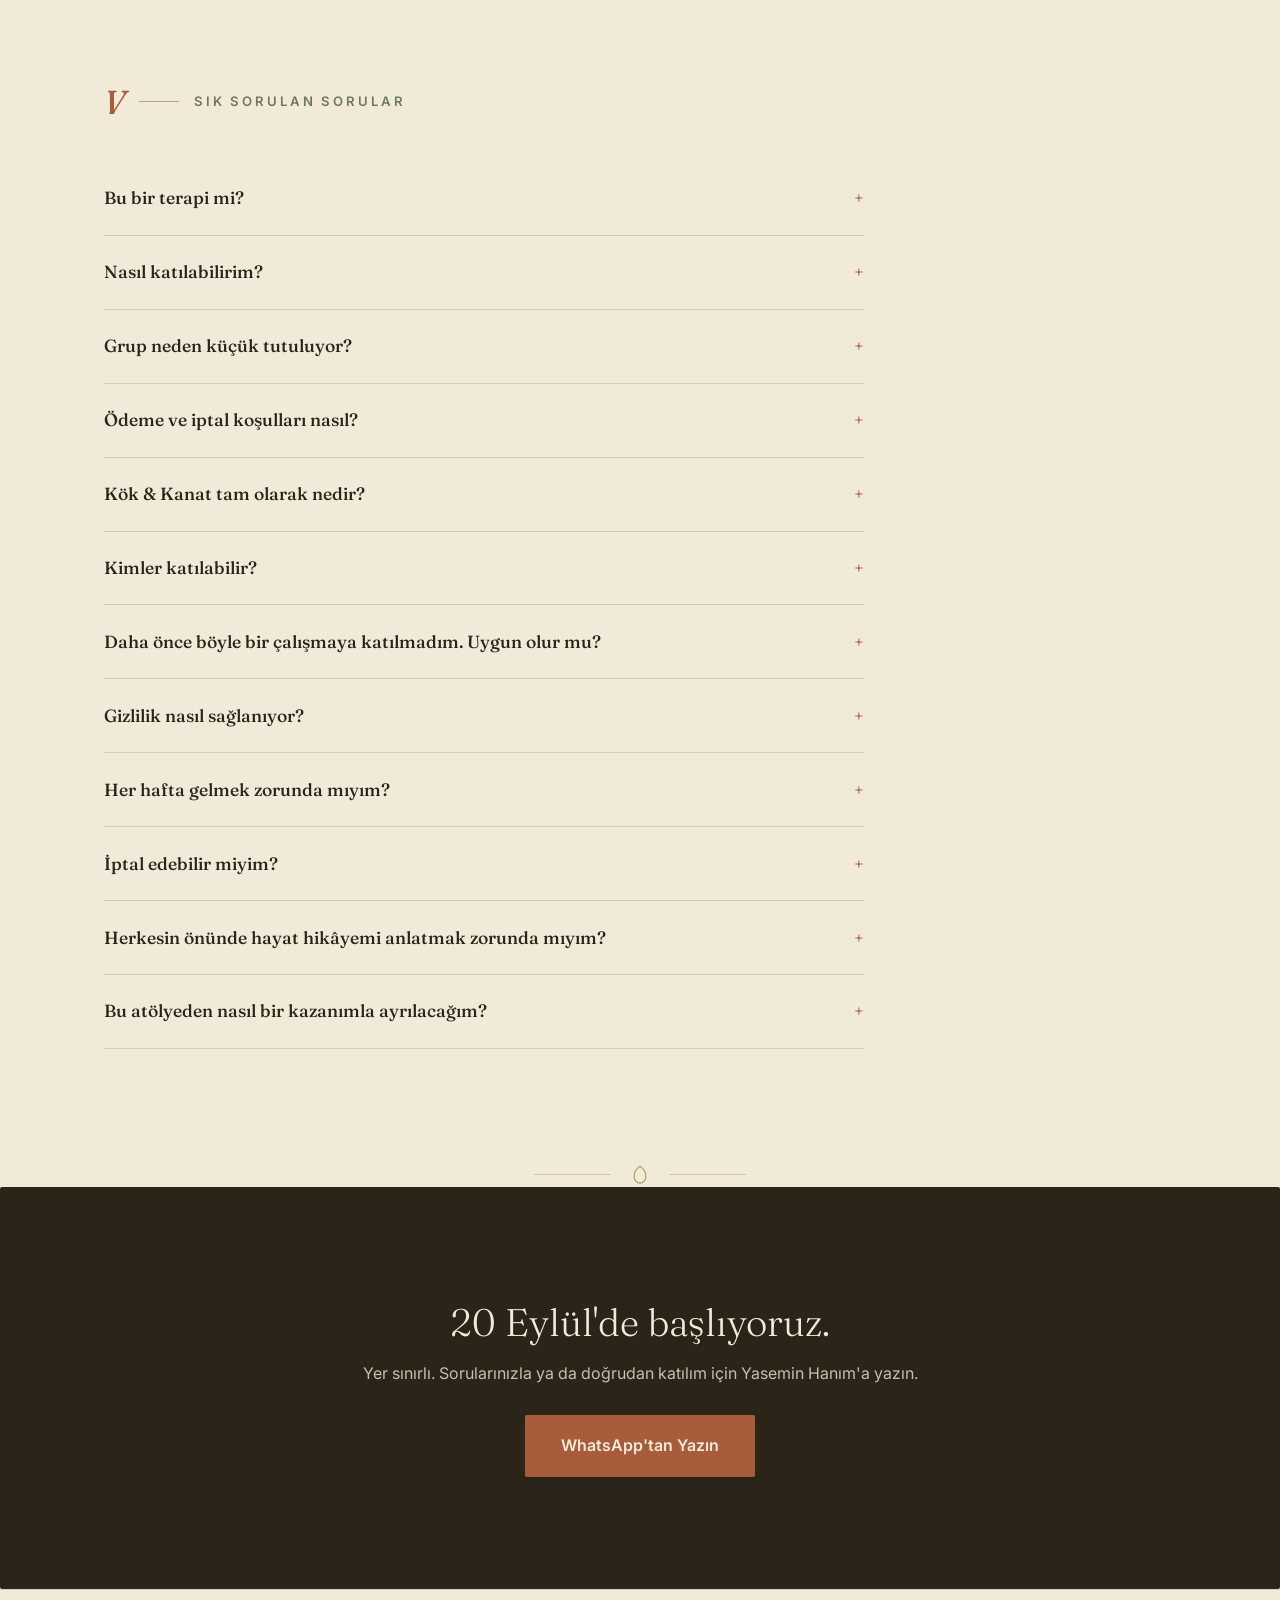
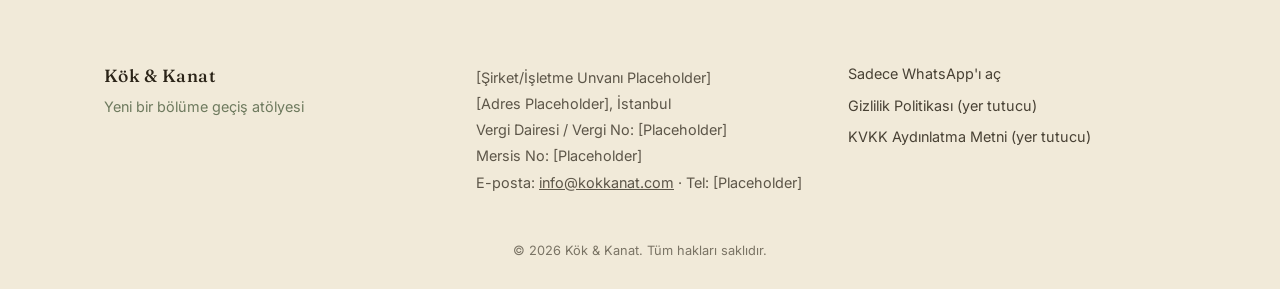
==== commit d5d6d64a: "Update Index.html" ====
--- a/Index.html
+++ b/Index.html
@@ -553,20 +553,52 @@
       <p class="section-label"><span class="section-num">V</span><span class="section-label-line" aria-hidden="true"></span><span class="section-label-text">Sık Sorulan Sorular</span></p>
       <div class="faq-list">
         <details class="faq-item">
-          <summary>Bu bir terapi süreci mi?</summary>
-          <p>Hayır. Kök &amp; Kanat, eğitim odaklı ve rehberli bir öz-yansıma atölyesidir; terapi ya da klinik bir müdahale değildir.</p>
+          <summary>Bu bir terapi mi?</summary>
+          <p>Hayır. Kök &amp; Kanat; eğitim temelli, rehberli ve yapılandırılmış bir öz-yansıma atölyesidir. Katılımcıların yaşam hikâyelerine farklı bir gözle bakmalarını destekler. Terapi veya klinik bir müdahale değildir.</p>
         </details>
         <details class="faq-item">
           <summary>Nasıl katılabilirim?</summary>
-          <p>Sadece WhatsApp üzerinden yazmanız yeterli. Yasemin Hanım size süreci ve yer durumunu birlikte netleştirir.</p>
-        </details>
-        <details class="faq-item">
-          <summary>Grup neden bu kadar küçük tutuluyor?</summary>
-          <p>8–12 kişilik grup, herkesin gerçekten görülebildiği ve güvende hissettiği bir alan yaratmak için tercih ediliyor.</p>
+          <p>WhatsApp üzerinden bize yazmanız yeterlidir. Kısa bir ön görüşmenin ardından atölye hakkında sizi bilgilendiriyor, kontenjan durumunu birlikte değerlendiriyor ve kayıt sürecini birlikte tamamlıyoruz.</p>
+        </details>
+        <details class="faq-item">
+          <summary>Grup neden küçük tutuluyor?</summary>
+          <p>Kök &amp; Kanat'ta her katılımcının kendini rahat ifade edebilmesi, duyulabilmesi ve güvenli bir paylaşım ortamı oluşabilmesi için gruplar 8–12 kişiyle sınırlandırılır. Böylece herkes yolculuğun aktif bir parçası olabilir.</p>
         </details>
         <details class="faq-item">
           <summary>Ödeme ve iptal koşulları nasıl?</summary>
-          <p>Ödeme planı ve iptal koşulları, WhatsApp üzerinden başvurunuzla birlikte ayrıntılı olarak paylaşılır.</p>
+          <p>Kayıt, ön ödeme ile kesinleşir. Kalan ödeme planı ve iptal koşulları kayıt öncesinde sizinle şeffaf şekilde paylaşılır. Böylece sürece başlamadan önce tüm detayları net olarak bilirsiniz.</p>
+        </details>
+        <details class="faq-item">
+          <summary>Kök &amp; Kanat tam olarak nedir?</summary>
+          <p>Kök &amp; Kanat; yaşam hikâyene farklı bir gözle bakmanı sağlayan, eğitim temelli ve rehberli bir öz-yansıma atölyesidir.</p>
+        </details>
+        <details class="faq-item">
+          <summary>Kimler katılabilir?</summary>
+          <p>Kendini daha iyi tanımak, hayatındaki dönüm noktalarını anlamlandırmak ve yeni bir bakış açısı kazanmak isteyen yetişkinler katılabilir.</p>
+        </details>
+        <details class="faq-item">
+          <summary>Daha önce böyle bir çalışmaya katılmadım. Uygun olur mu?</summary>
+          <p>Evet. Atölyeye katılmak için herhangi bir ön bilgi veya deneyim gerekmez.</p>
+        </details>
+        <details class="faq-item">
+          <summary>Gizlilik nasıl sağlanıyor?</summary>
+          <p>Grubun temel ilkelerinden biri gizliliktir. Katılımcılar paylaşılan kişisel bilgilerin grup dışında paylaşılmaması konusunda ortak bir ilke benimser.</p>
+        </details>
+        <details class="faq-item">
+          <summary>Her hafta gelmek zorunda mıyım?</summary>
+          <p>Atölye bir bütün olarak tasarlanmıştır. En yüksek faydayı sağlayabilmek için tüm buluşmalara katılman önerilir.</p>
+        </details>
+        <details class="faq-item">
+          <summary>İptal edebilir miyim?</summary>
+          <p>İptal ve iade koşulları kayıt öncesinde ayrıntılı olarak paylaşılır.</p>
+        </details>
+        <details class="faq-item">
+          <summary>Herkesin önünde hayat hikâyemi anlatmak zorunda mıyım?</summary>
+          <p>Hayır. Paylaşımın sınırlarını her zaman sen belirlersin. Kendini hazır hissettiğin kadarını paylaşman yeterlidir.</p>
+        </details>
+        <details class="faq-item">
+          <summary>Bu atölyeden nasıl bir kazanımla ayrılacağım?</summary>
+          <p>Her katılımcının yolculuğu farklıdır. Ama çoğu kişi; kendini daha iyi tanıma, yaşamındaki önemli dönüm noktalarını fark etme ve geleceğe daha net bir bakışla ilerleme duygusuyla ayrılır.</p>
         </details>
       </div>
     </div>
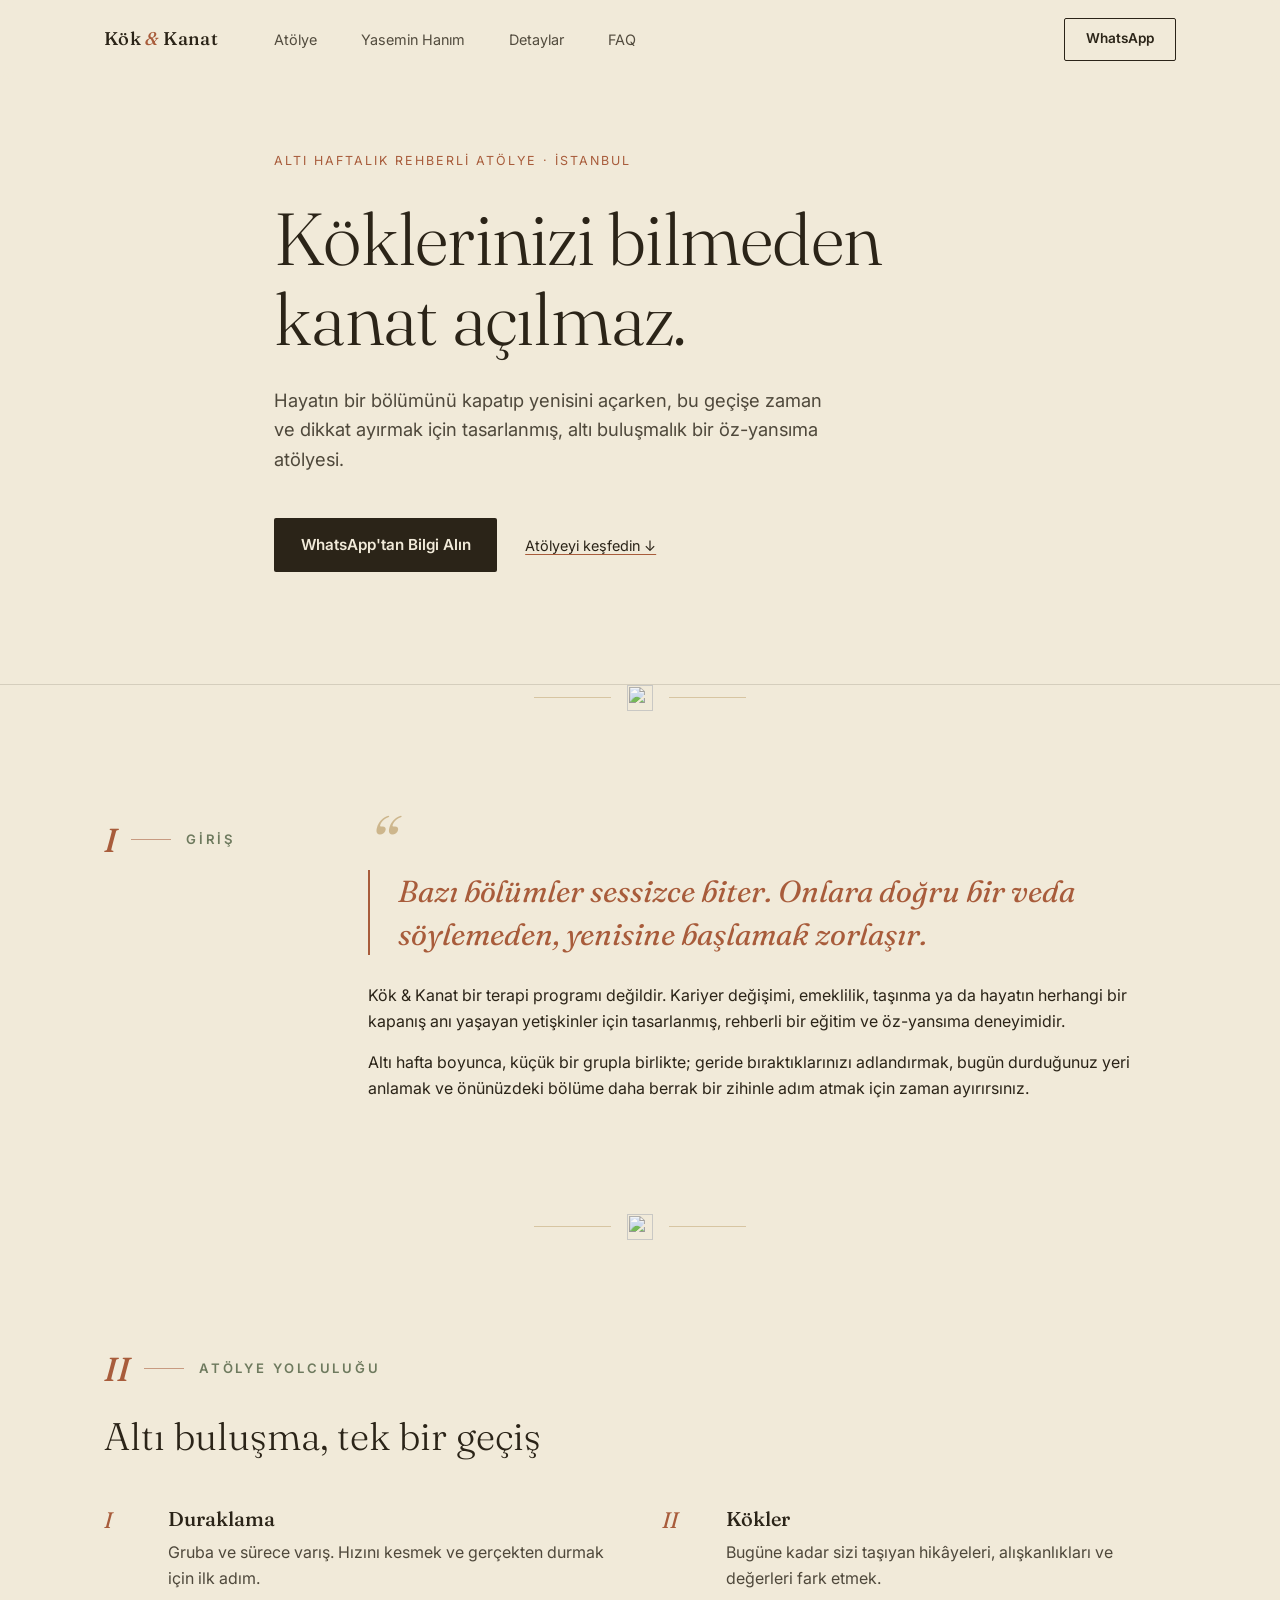
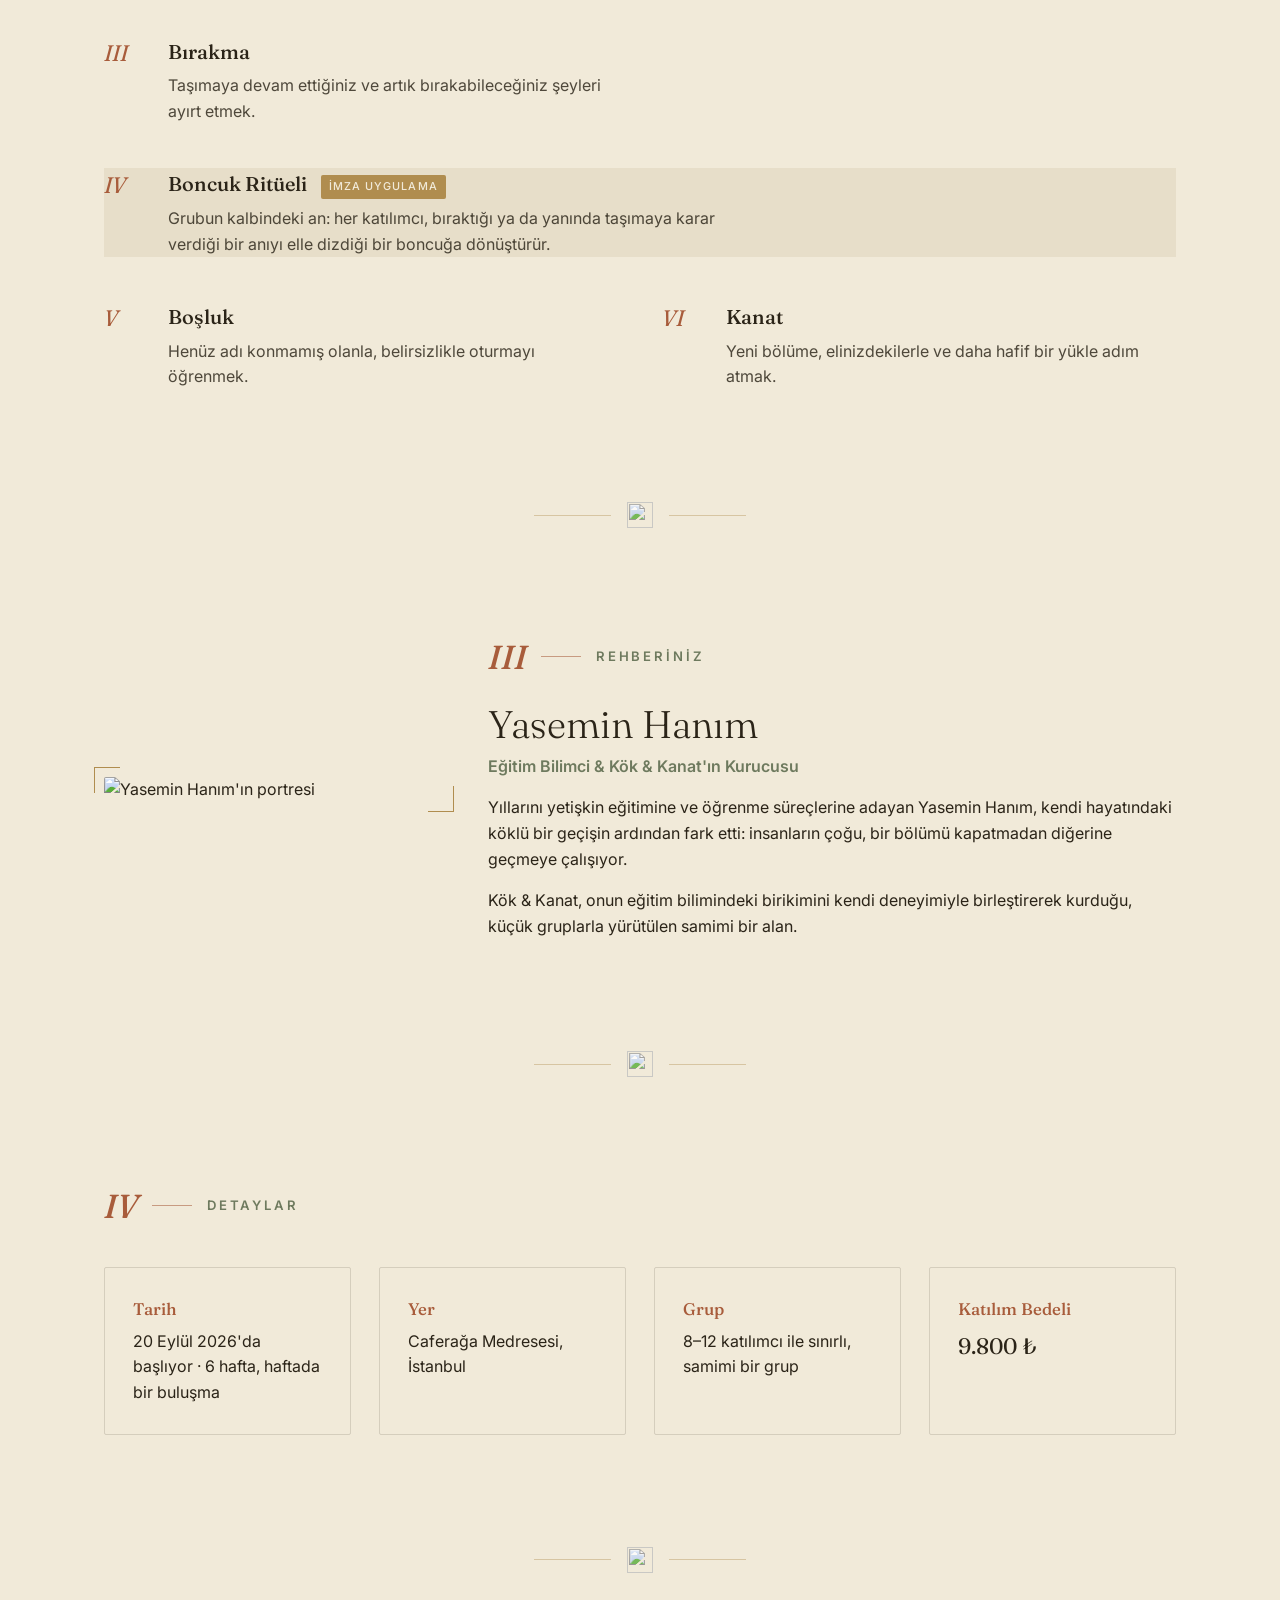
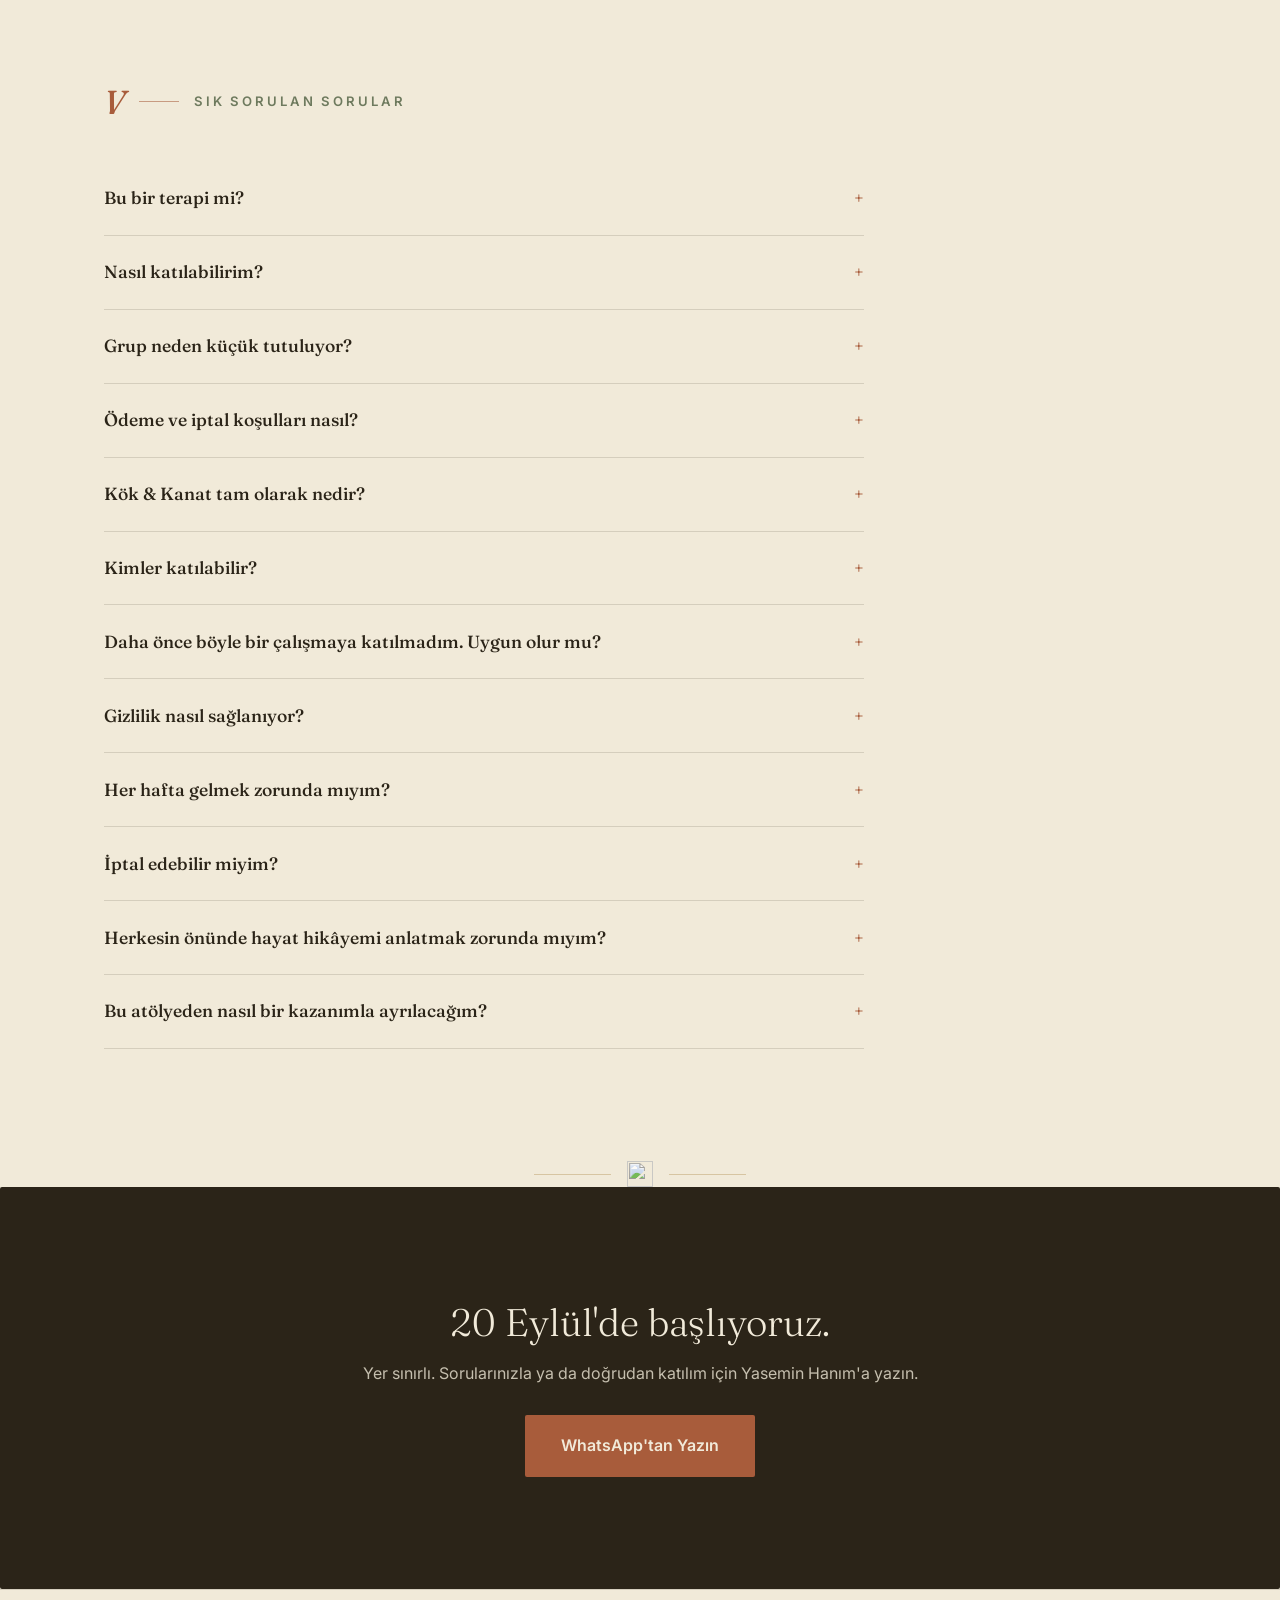
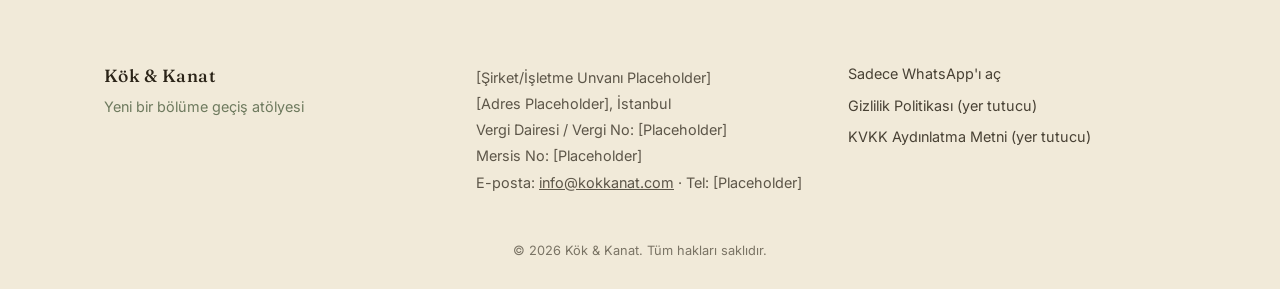
==== commit f3e29ce7: "Update Index.html" ====
--- a/Index.html
+++ b/Index.html
@@ -223,7 +223,7 @@
   max-width: 260px; margin: 0 auto; padding: 0 1.5rem; color: var(--color-gold);
 }
 .ornament-line { flex: 1; height: 1px; background: currentColor; opacity: 0.4; }
-.ornament-icon { flex-shrink: 0; width: 26px; height: 26px; opacity: 0.8; }
+.ornament-icon { flex-shrink: 0; width: 26px; height: 26px; opacity: 0.8; object-fit: contain; }
 
 /* Corner-bracket frame used on the portrait image */
 .corner-frame { position: relative; }
@@ -398,10 +398,7 @@
 
   <div class="ornament" aria-hidden="true">
     <span class="ornament-line"></span>
-    <svg class="ornament-icon" viewBox="0 0 40 40" fill="none">
-      <path d="M20 8 C14 12, 11 18, 11 24 C11 30, 15 34, 20 34" stroke="currentColor" stroke-width="2" stroke-linecap="round"/>
-      <path d="M20 8 C26 12, 29 18, 29 24 C29 30, 25 34, 20 34" stroke="currentColor" stroke-width="2" stroke-linecap="round"/>
-    </svg>
+    <img class="ornament-icon" src="logo-outline.png" alt="" loading="lazy">
     <span class="ornament-line"></span>
   </div>
 
@@ -420,10 +417,7 @@
 
   <div class="ornament" aria-hidden="true">
     <span class="ornament-line"></span>
-    <svg class="ornament-icon" viewBox="0 0 40 40" fill="none">
-      <path d="M20 8 C14 12, 11 18, 11 24 C11 30, 15 34, 20 34" stroke="currentColor" stroke-width="2" stroke-linecap="round"/>
-      <path d="M20 8 C26 12, 29 18, 29 24 C29 30, 25 34, 20 34" stroke="currentColor" stroke-width="2" stroke-linecap="round"/>
-    </svg>
+    <img class="ornament-icon" src="logo-outline.png" alt="" loading="lazy">
     <span class="ornament-line"></span>
   </div>
 
@@ -481,10 +475,7 @@
 
   <div class="ornament" aria-hidden="true">
     <span class="ornament-line"></span>
-    <svg class="ornament-icon" viewBox="0 0 40 40" fill="none">
-      <path d="M20 8 C14 12, 11 18, 11 24 C11 30, 15 34, 20 34" stroke="currentColor" stroke-width="2" stroke-linecap="round"/>
-      <path d="M20 8 C26 12, 29 18, 29 24 C29 30, 25 34, 20 34" stroke="currentColor" stroke-width="2" stroke-linecap="round"/>
-    </svg>
+    <img class="ornament-icon" src="logo-outline.png" alt="" loading="lazy">
     <span class="ornament-line"></span>
   </div>
 
@@ -506,10 +497,7 @@
 
   <div class="ornament" aria-hidden="true">
     <span class="ornament-line"></span>
-    <svg class="ornament-icon" viewBox="0 0 40 40" fill="none">
-      <path d="M20 8 C14 12, 11 18, 11 24 C11 30, 15 34, 20 34" stroke="currentColor" stroke-width="2" stroke-linecap="round"/>
-      <path d="M20 8 C26 12, 29 18, 29 24 C29 30, 25 34, 20 34" stroke="currentColor" stroke-width="2" stroke-linecap="round"/>
-    </svg>
+    <img class="ornament-icon" src="logo-outline.png" alt="" loading="lazy">
     <span class="ornament-line"></span>
   </div>
 
@@ -540,10 +528,7 @@
 
   <div class="ornament" aria-hidden="true">
     <span class="ornament-line"></span>
-    <svg class="ornament-icon" viewBox="0 0 40 40" fill="none">
-      <path d="M20 8 C14 12, 11 18, 11 24 C11 30, 15 34, 20 34" stroke="currentColor" stroke-width="2" stroke-linecap="round"/>
-      <path d="M20 8 C26 12, 29 18, 29 24 C29 30, 25 34, 20 34" stroke="currentColor" stroke-width="2" stroke-linecap="round"/>
-    </svg>
+    <img class="ornament-icon" src="logo-outline.png" alt="" loading="lazy">
     <span class="ornament-line"></span>
   </div>
 
@@ -606,10 +591,7 @@
 
   <div class="ornament" aria-hidden="true">
     <span class="ornament-line"></span>
-    <svg class="ornament-icon" viewBox="0 0 40 40" fill="none">
-      <path d="M20 8 C14 12, 11 18, 11 24 C11 30, 15 34, 20 34" stroke="currentColor" stroke-width="2" stroke-linecap="round"/>
-      <path d="M20 8 C26 12, 29 18, 29 24 C29 30, 25 34, 20 34" stroke="currentColor" stroke-width="2" stroke-linecap="round"/>
-    </svg>
+    <img class="ornament-icon" src="logo-outline.png" alt="" loading="lazy">
     <span class="ornament-line"></span>
   </div>
 
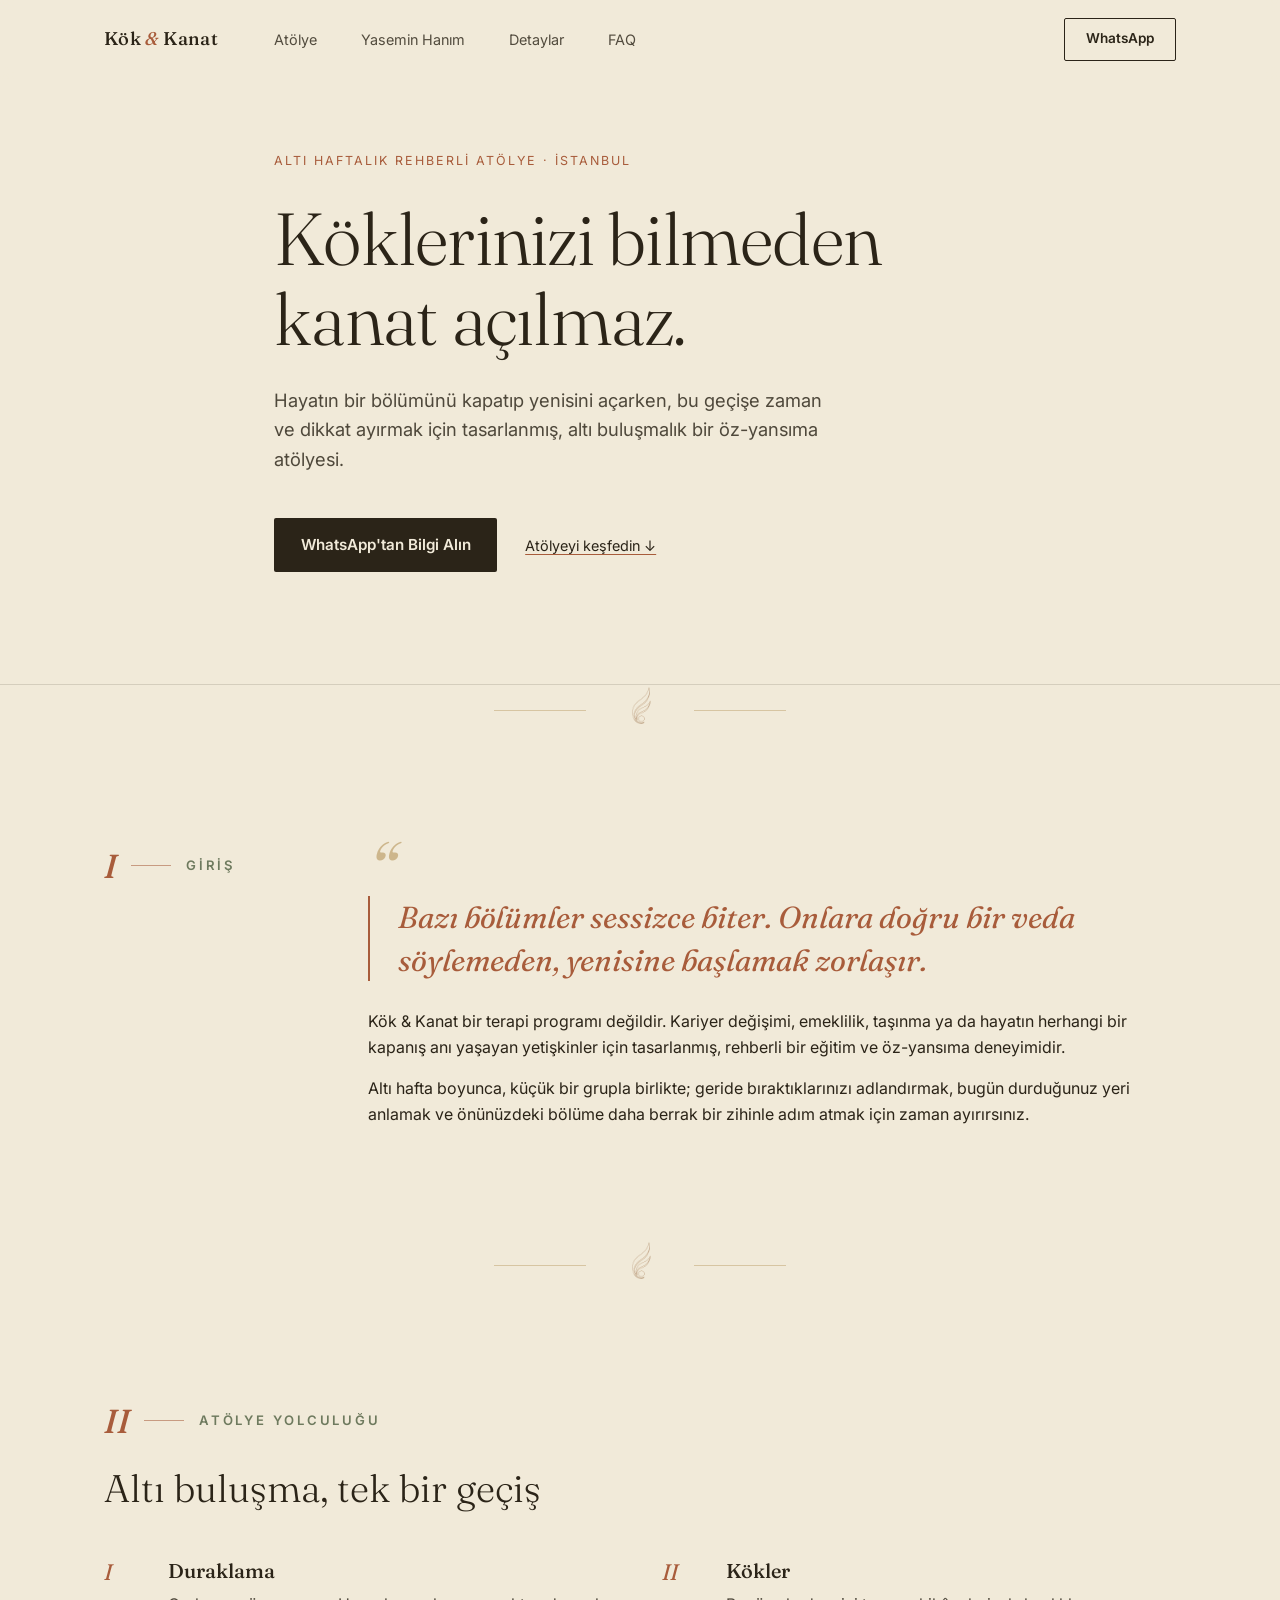
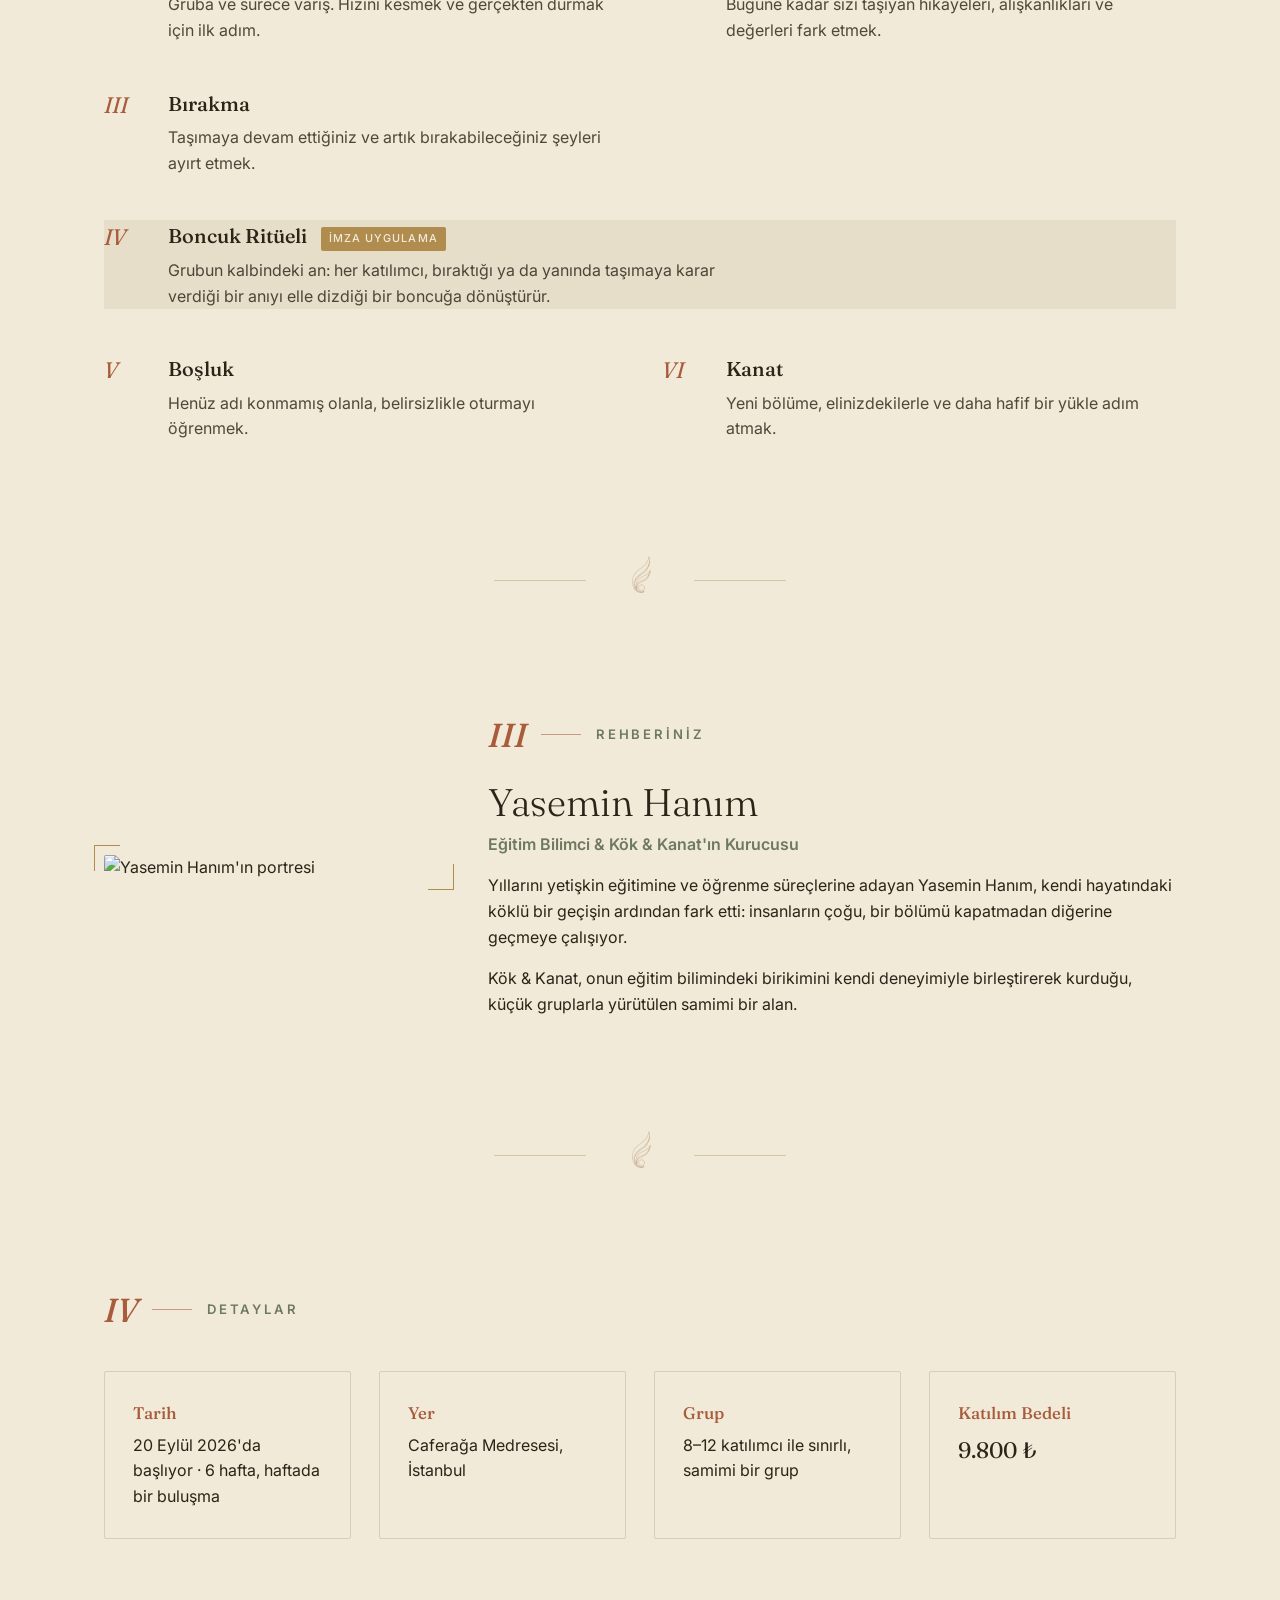
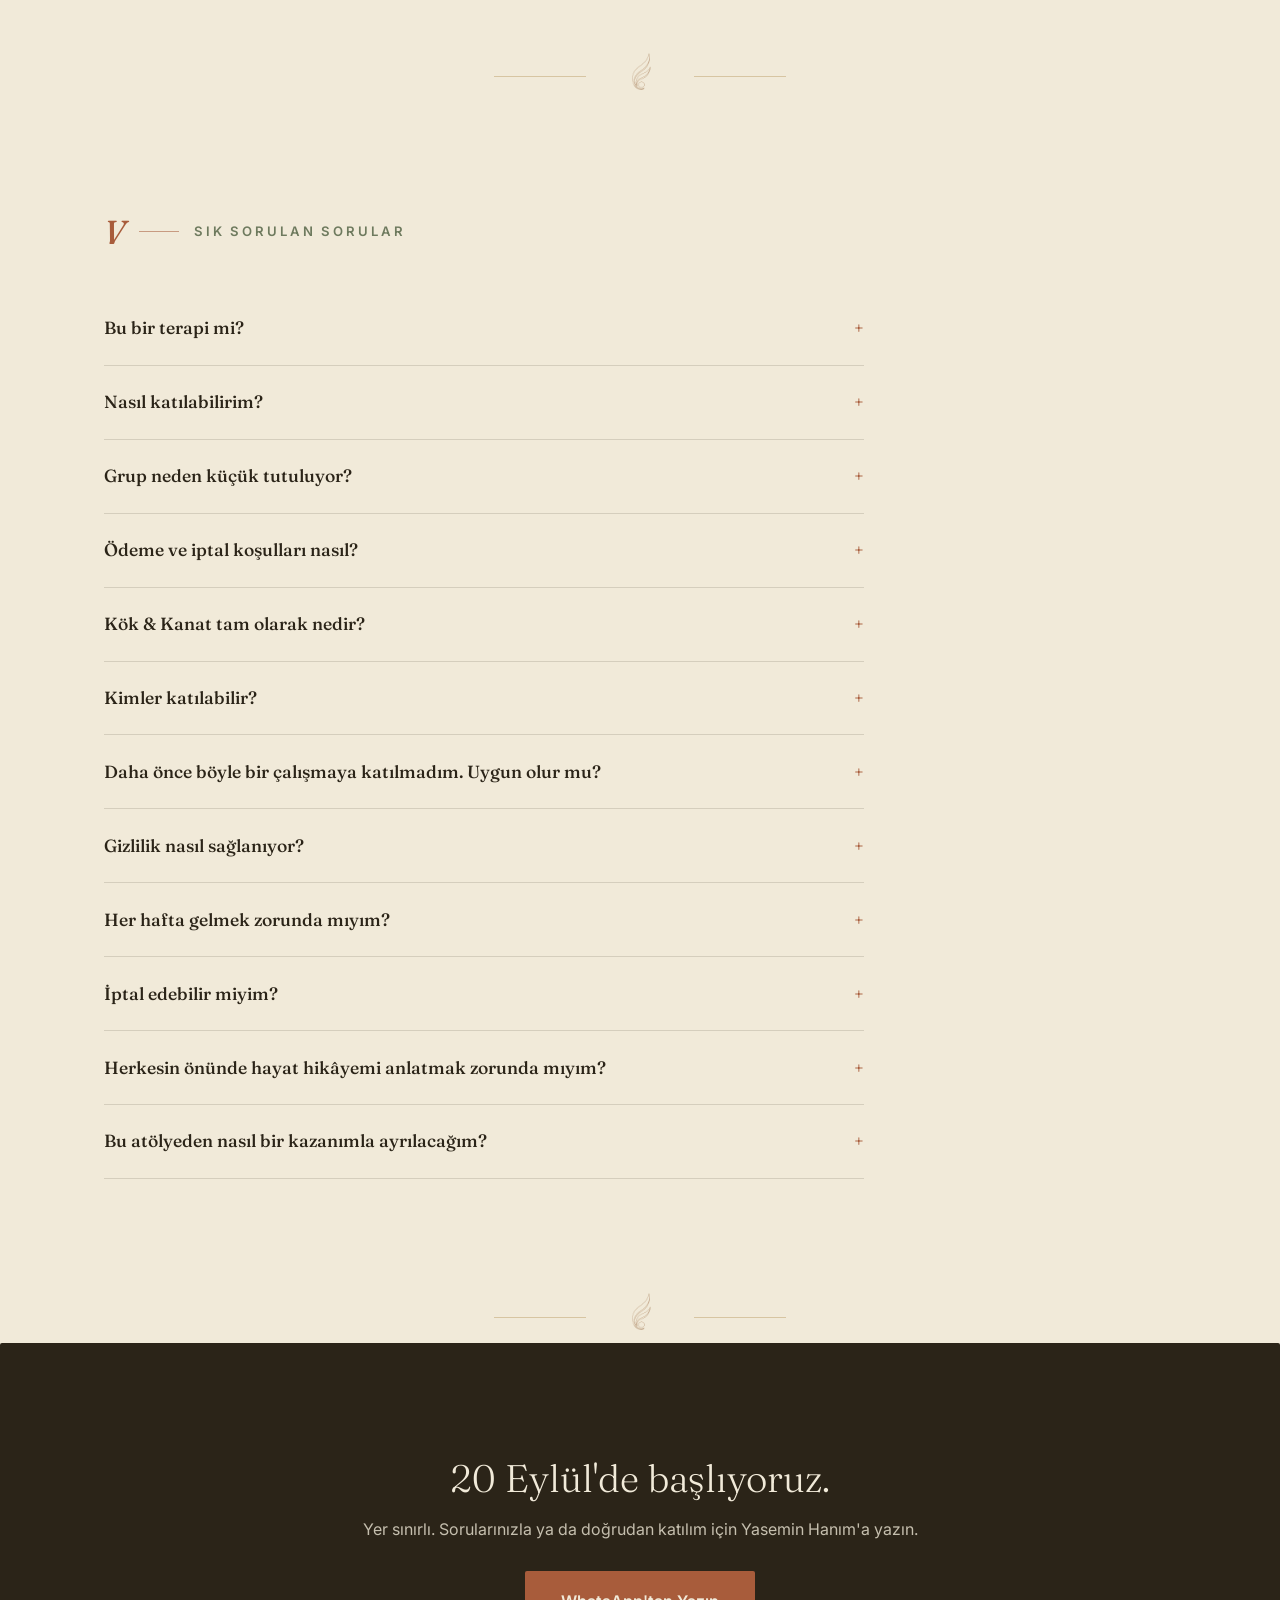
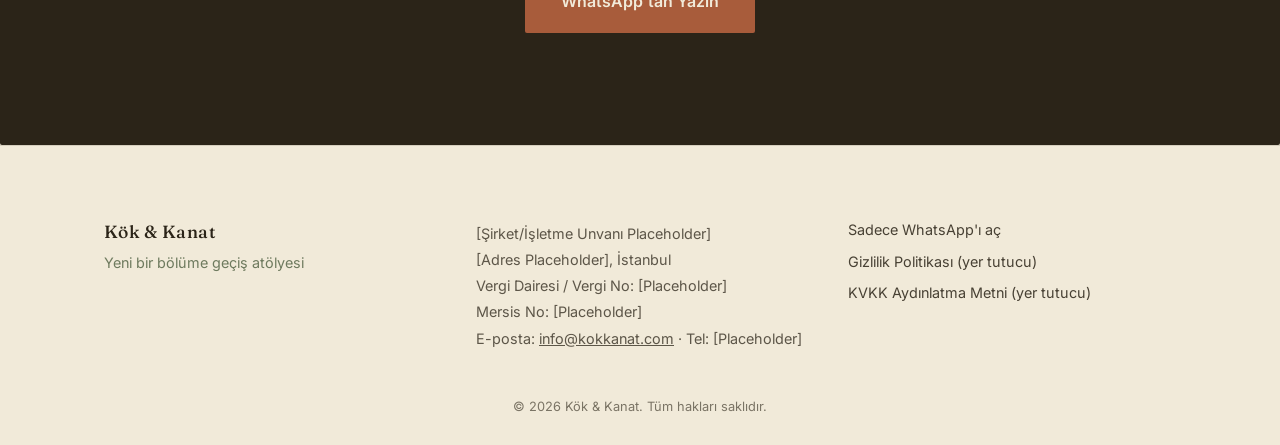
==== commit 1bb8b235: "Update ornament styles for layout and icon size" ====
--- a/Index.html
+++ b/Index.html
@@ -219,11 +219,11 @@
 
 /* Ornamental dividers between sections — echoes the root/wing mark */
 .ornament {
-  display: flex; align-items: center; justify-content: center; gap: var(--space-2);
-  max-width: 260px; margin: 0 auto; padding: 0 1.5rem; color: var(--color-gold);
+  display: flex; align-items: center; justify-content: center; gap: var(--space-3);
+  max-width: 340px; margin: 0 auto; padding: 0 1.5rem; color: var(--color-gold);
 }
 .ornament-line { flex: 1; height: 1px; background: currentColor; opacity: 0.4; }
-.ornament-icon { flex-shrink: 0; width: 26px; height: 26px; opacity: 0.8; object-fit: contain; }
+.ornament-icon { flex-shrink: 0; width: 52px; height: 52px; opacity: 0.95; object-fit: contain; }
 
 /* Corner-bracket frame used on the portrait image */
 .corner-frame { position: relative; }
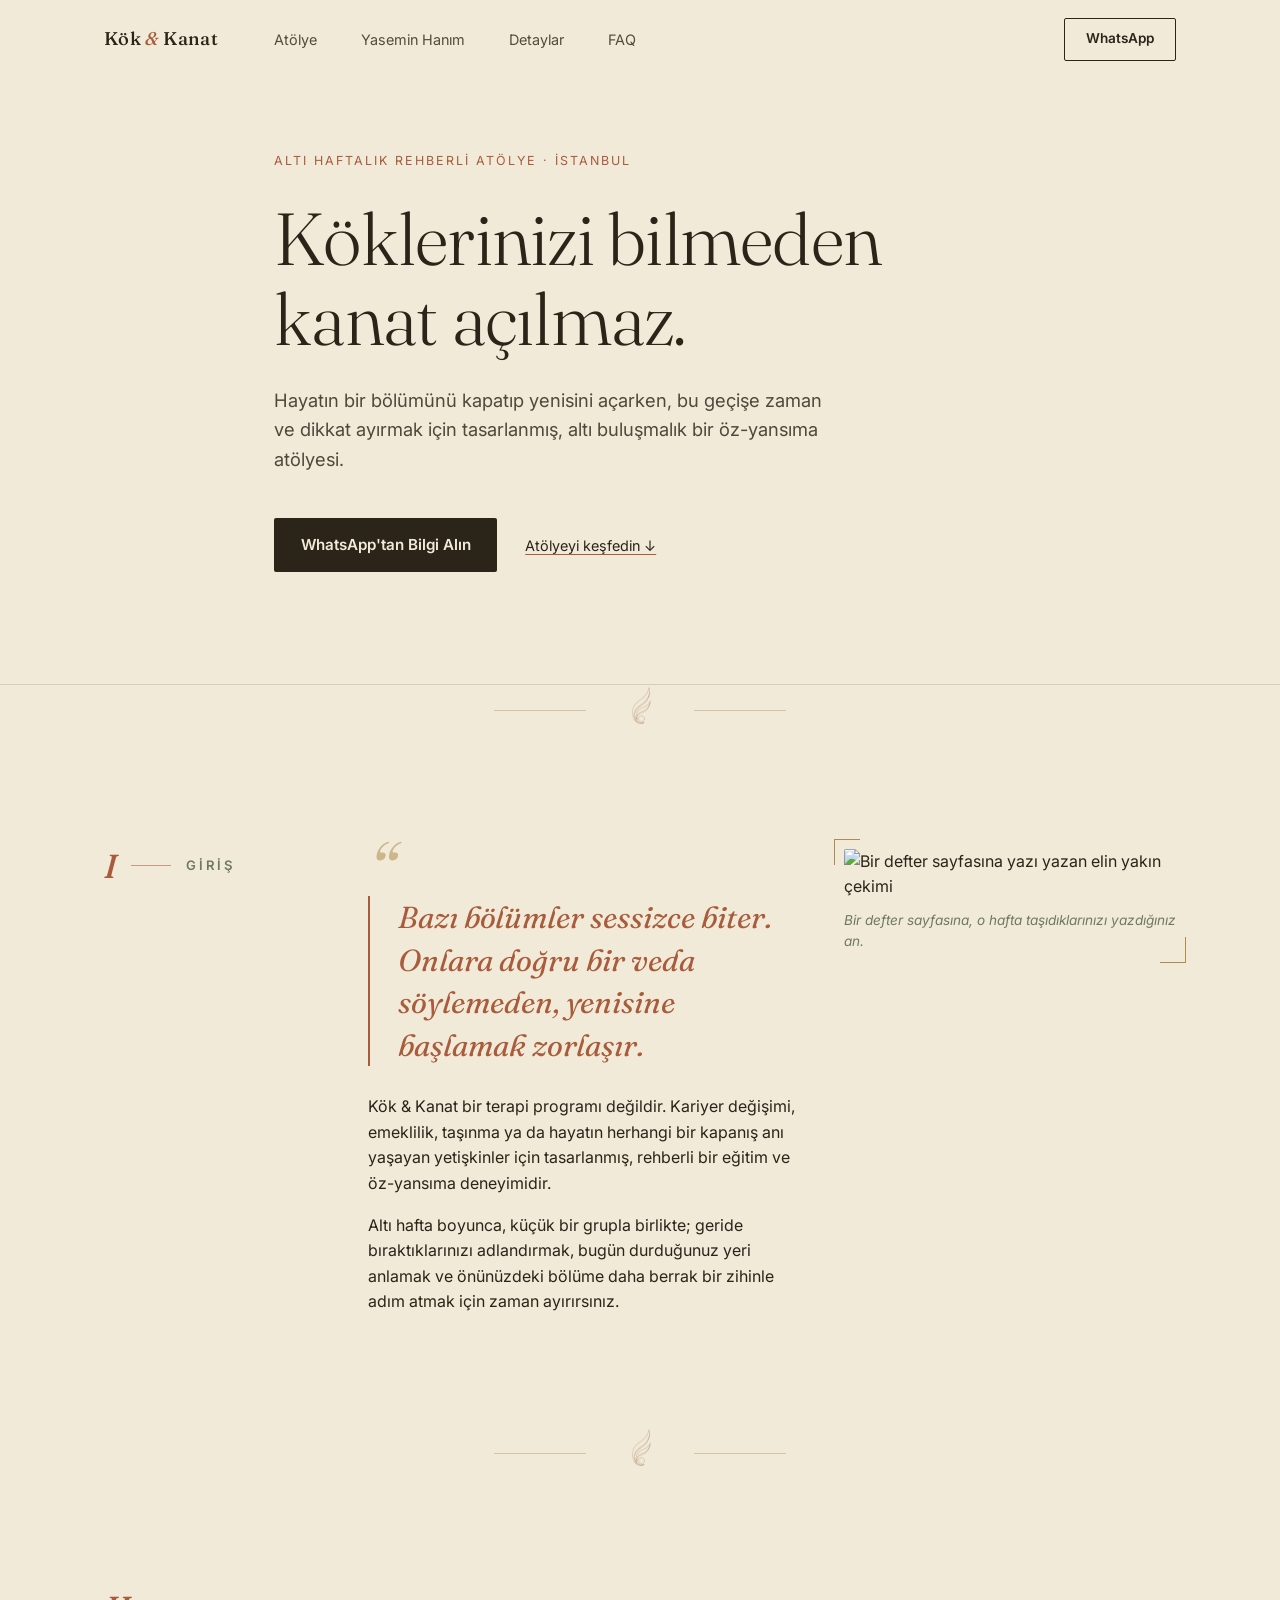
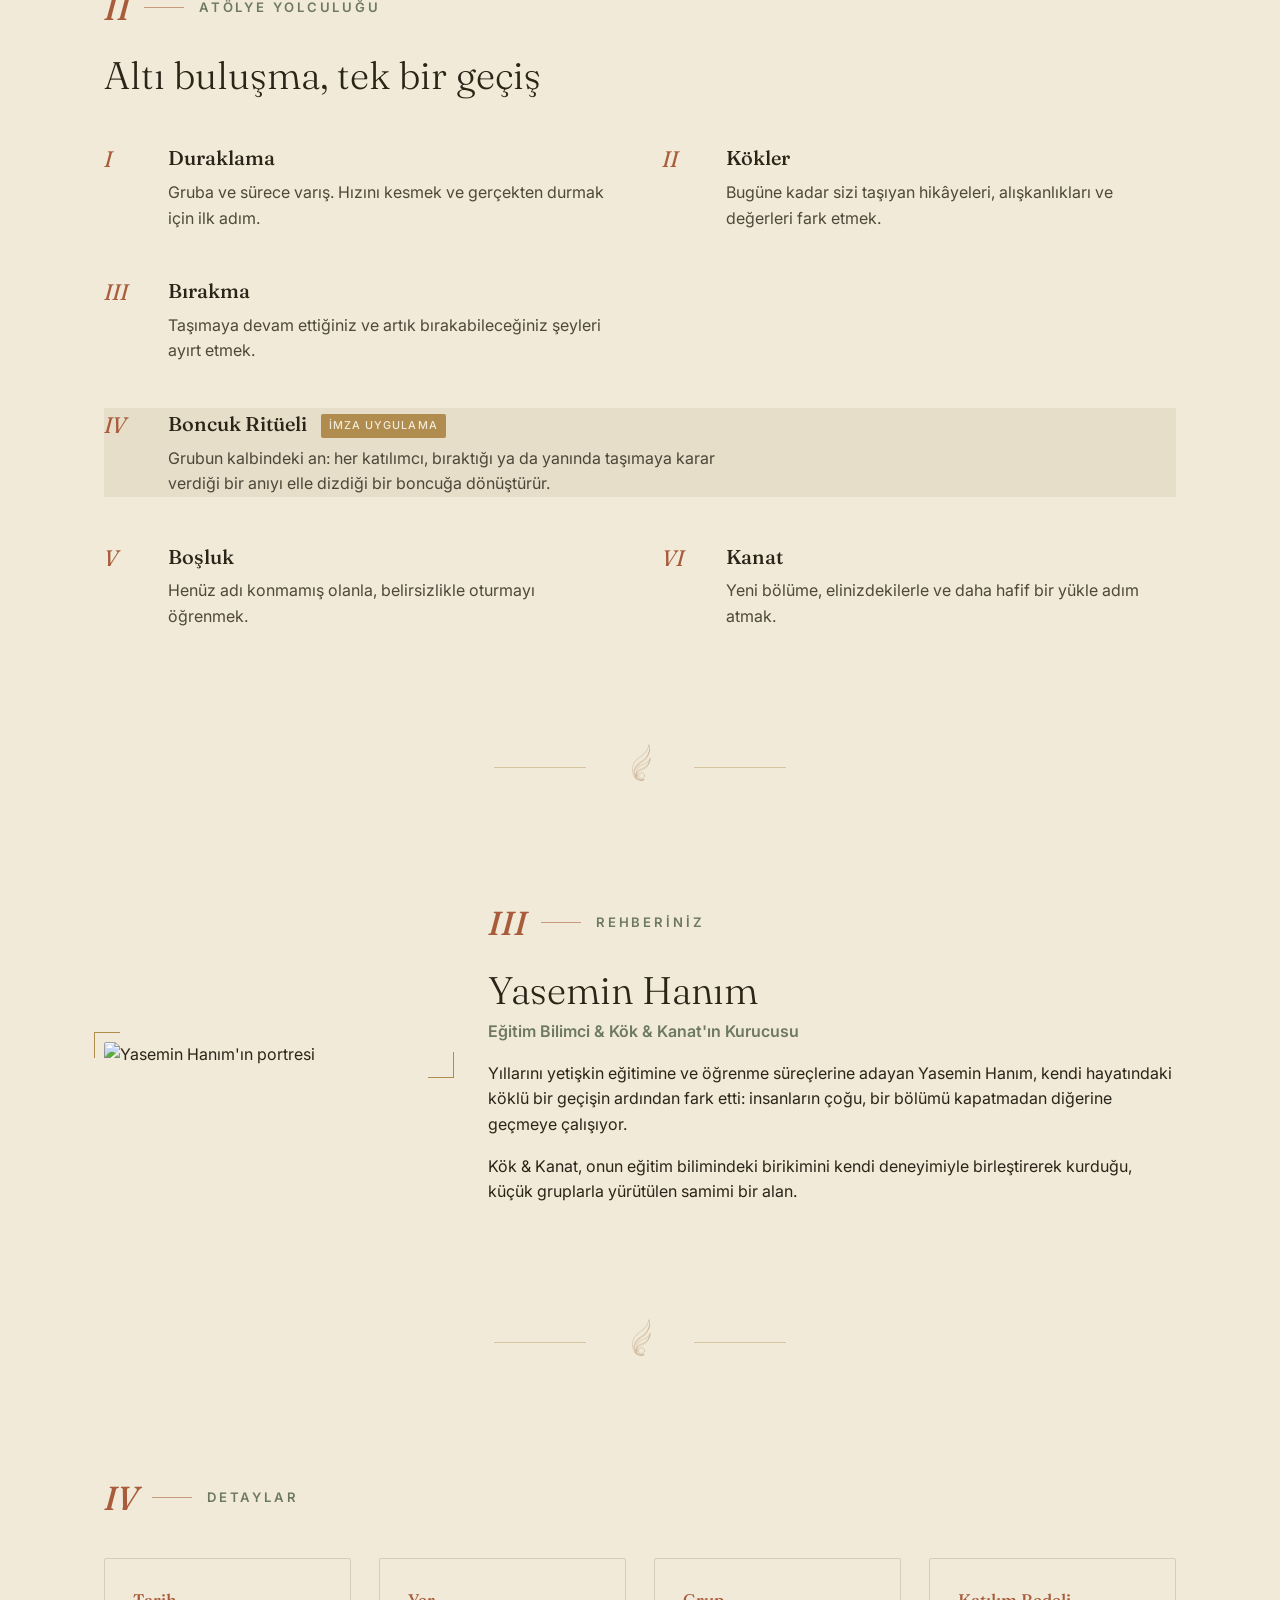
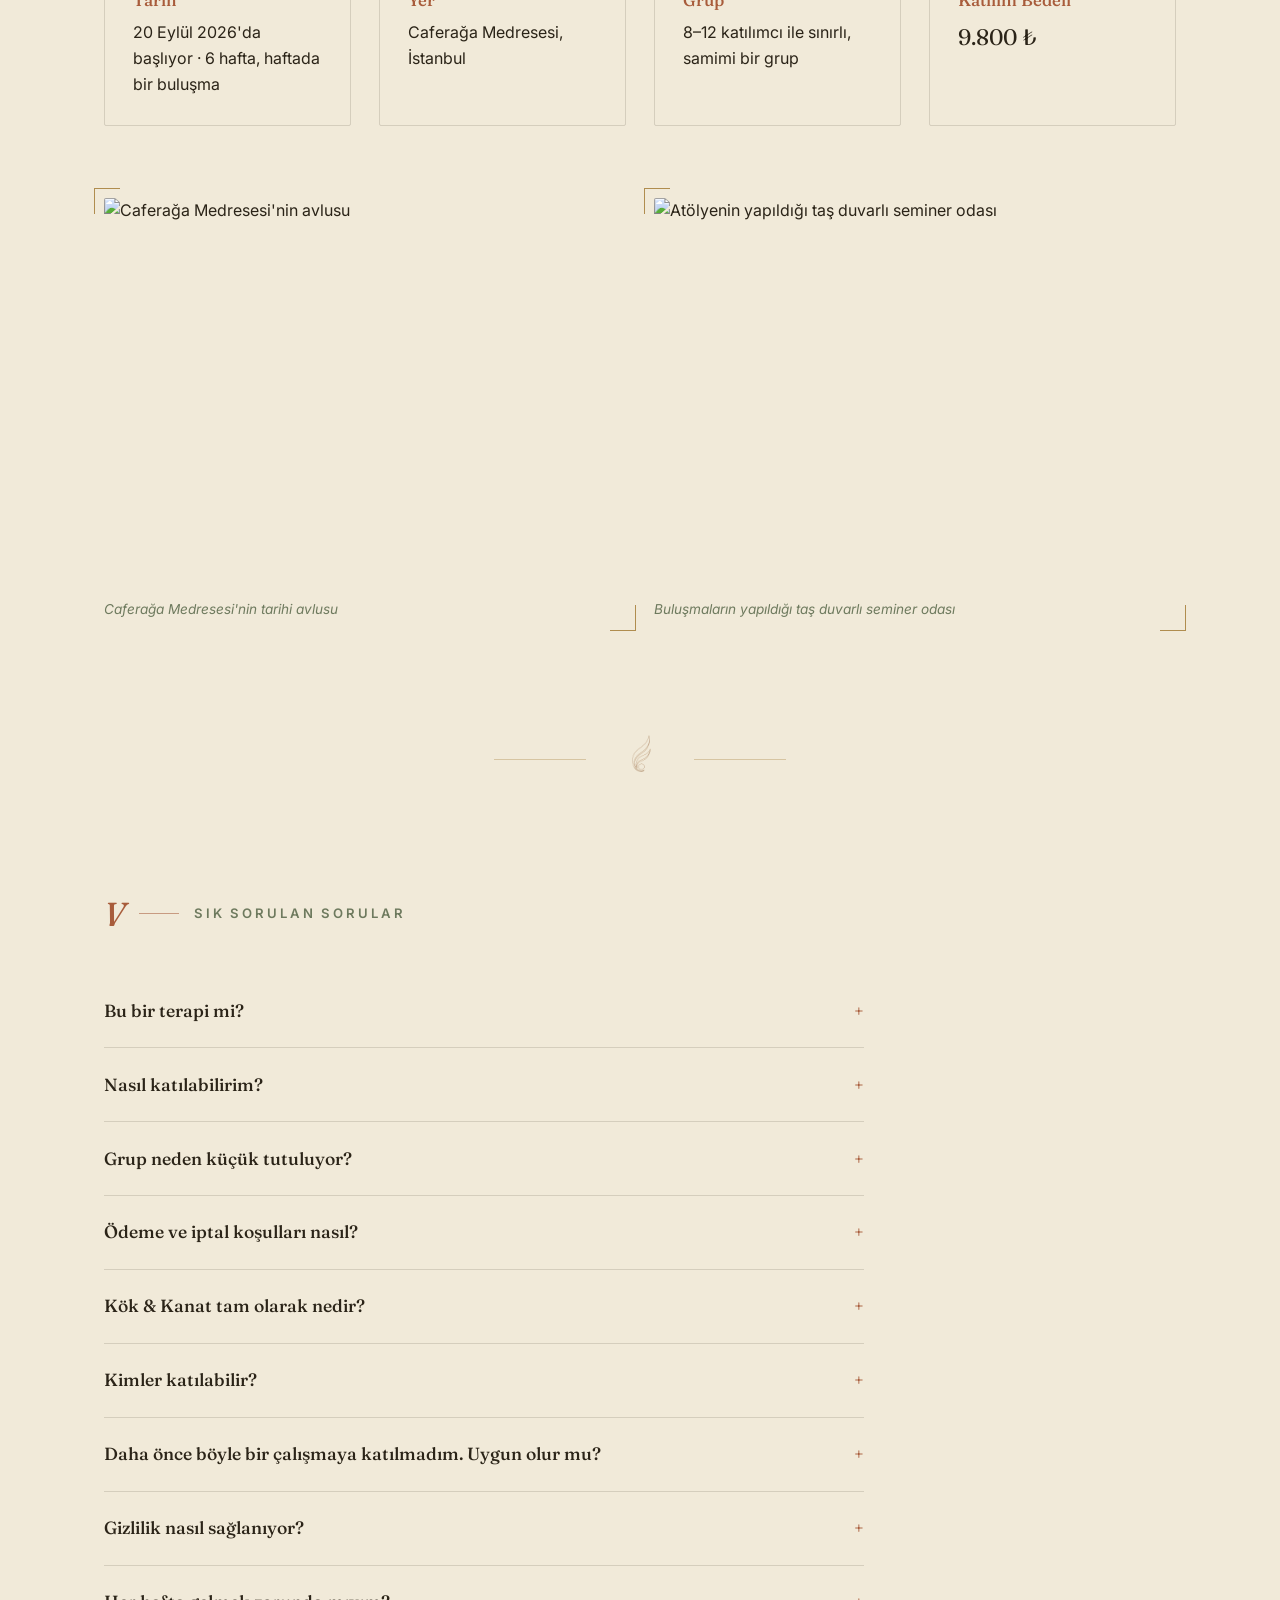
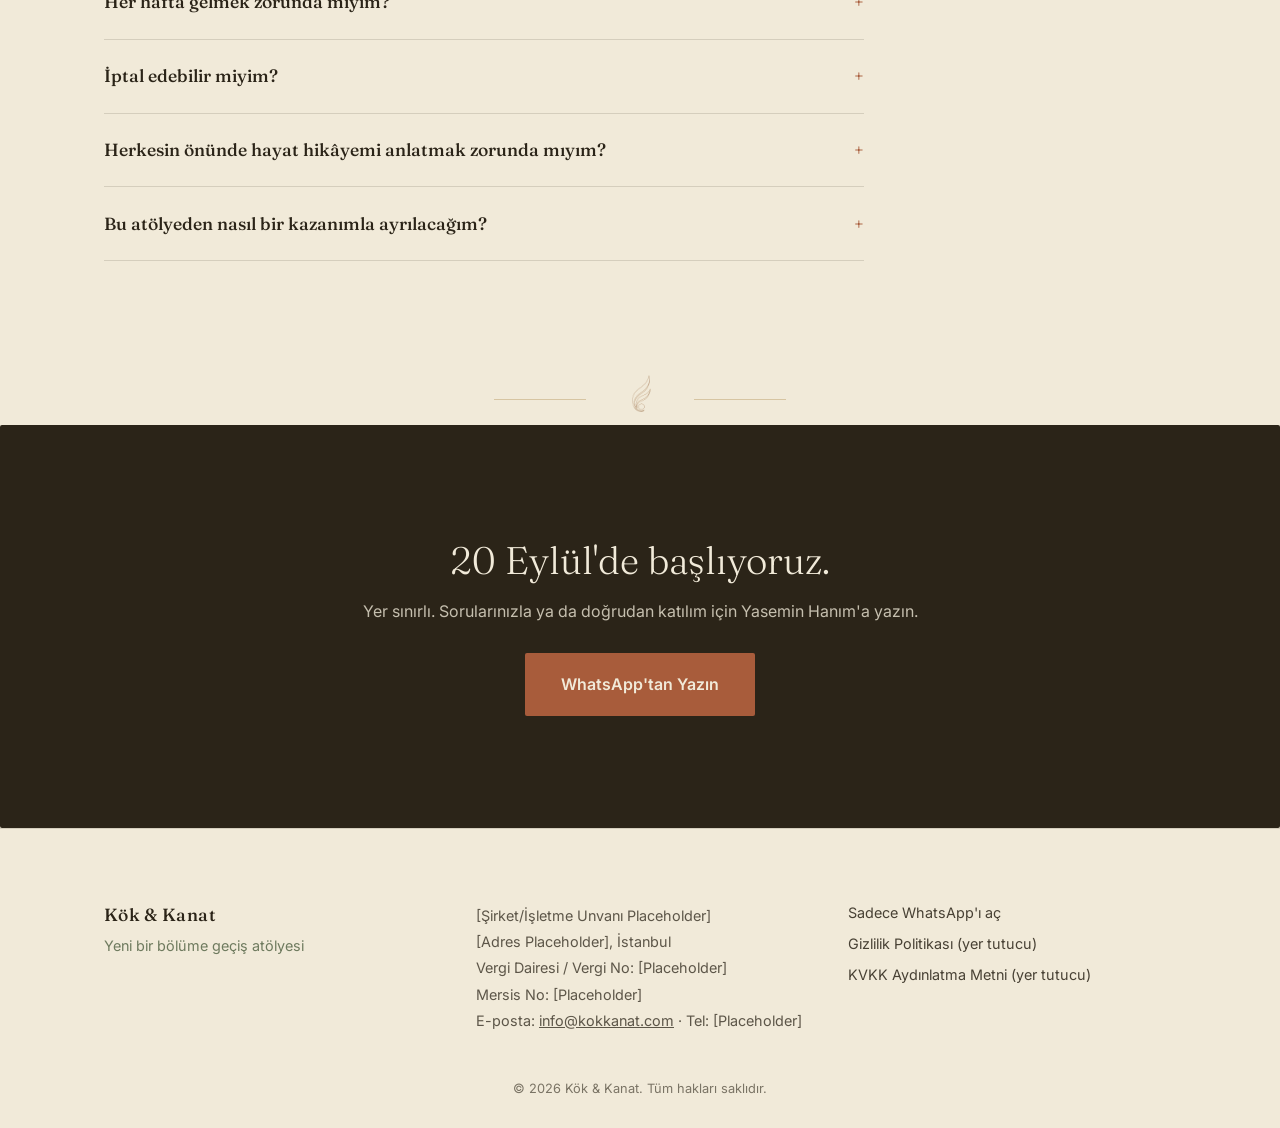
==== commit 398da681: "Update Index.html" ====
--- a/Index.html
+++ b/Index.html
@@ -262,7 +262,14 @@
   border-left: 2px solid var(--color-clay); padding-left: var(--space-3); margin-bottom: var(--space-3);
 }
 .intro-copy p + p { margin-top: var(--space-2); }
+.intro-body { display: grid; gap: var(--space-4); }
+.intro-image { margin: 0; }
+.intro-image svg, .intro-image img { border-radius: var(--radius); width: 100%; height: auto; object-fit: cover; }
+.intro-image figcaption {
+  margin-top: 0.6rem; font-size: 0.85rem; font-style: italic; color: var(--color-sage);
+}
 @media (min-width: 900px) { .intro-grid { grid-template-columns: 220px 1fr; align-items: start; } }
+@media (min-width: 700px) { .intro-body { grid-template-columns: 1.3fr 1fr; align-items: start; } }
 
 /* Who list */
 .who-list { margin-top: var(--space-4); display: grid; gap: var(--space-2) var(--space-4); }
@@ -313,6 +320,12 @@
 }
 .price { font-size: 1.4rem; font-family: var(--font-display); }
 @media (min-width: 700px) { .details-grid { grid-template-columns: repeat(4, 1fr); } }
+
+.venue-gallery { margin-top: var(--space-5); display: grid; gap: var(--space-3); }
+.venue-photo { margin: 0; }
+.venue-photo svg, .venue-photo img { border-radius: var(--radius); width: 100%; height: auto; object-fit: cover; aspect-ratio: 4 / 3; }
+.venue-photo figcaption { margin-top: 0.6rem; font-size: 0.85rem; font-style: italic; color: var(--color-sage); }
+@media (min-width: 700px) { .venue-gallery { grid-template-columns: 1fr 1fr; } }
 
 /* FAQ */
 .faq-list { margin-top: var(--space-4); max-width: 760px; }
@@ -406,11 +419,17 @@
   <section class="section intro" id="giris">
     <div class="wrap intro-grid">
       <p class="section-label"><span class="section-num">I</span><span class="section-label-line" aria-hidden="true"></span><span class="section-label-text">Giriş</span></p>
-      <div class="intro-copy">
-        <span class="quote-mark" aria-hidden="true">&ldquo;</span>
-        <p class="pull-quote">Bazı bölümler sessizce biter. Onlara doğru bir veda söylemeden, yenisine başlamak zorlaşır.</p>
-        <p>Kök &amp; Kanat bir terapi programı değildir. Kariyer değişimi, emeklilik, taşınma ya da hayatın herhangi bir kapanış anı yaşayan yetişkinler için tasarlanmış, rehberli bir eğitim ve öz-yansıma deneyimidir.</p>
-        <p>Altı hafta boyunca, küçük bir grupla birlikte; geride bıraktıklarınızı adlandırmak, bugün durduğunuz yeri anlamak ve önünüzdeki bölüme daha berrak bir zihinle adım atmak için zaman ayırırsınız.</p>
+      <div class="intro-body">
+        <div class="intro-copy">
+          <span class="quote-mark" aria-hidden="true">&ldquo;</span>
+          <p class="pull-quote">Bazı bölümler sessizce biter. Onlara doğru bir veda söylemeden, yenisine başlamak zorlaşır.</p>
+          <p>Kök &amp; Kanat bir terapi programı değildir. Kariyer değişimi, emeklilik, taşınma ya da hayatın herhangi bir kapanış anı yaşayan yetişkinler için tasarlanmış, rehberli bir eğitim ve öz-yansıma deneyimidir.</p>
+          <p>Altı hafta boyunca, küçük bir grupla birlikte; geride bıraktıklarınızı adlandırmak, bugün durduğunuz yeri anlamak ve önünüzdeki bölüme daha berrak bir zihinle adım atmak için zaman ayırırsınız.</p>
+        </div>
+        <figure class="intro-image corner-frame">
+          <img src="gunluk-yakin-cekim.jpg" alt="Bir defter sayfasına yazı yazan elin yakın çekimi" loading="lazy">
+          <figcaption>Bir defter sayfasına, o hafta taşıdıklarınızı yazdığınız an.</figcaption>
+        </figure>
       </div>
     </div>
   </section>
@@ -523,6 +542,17 @@
           <p><span class="price"><!-- PLACEHOLDER: fiyatı güncelleyin -->9.800 ₺</span></p>
         </div>
       </div>
+
+      <div class="venue-gallery">
+        <figure class="venue-photo corner-frame">
+          <img src="mekan-avlu.jpg" alt="Caferağa Medresesi'nin avlusu" loading="lazy">
+          <figcaption>Caferağa Medresesi'nin tarihi avlusu</figcaption>
+        </figure>
+        <figure class="venue-photo corner-frame">
+          <img src="mekan-seminer-odasi.jpg" alt="Atölyenin yapıldığı taş duvarlı seminer odası" loading="lazy">
+          <figcaption>Buluşmaların yapıldığı taş duvarlı seminer odası</figcaption>
+        </figure>
+      </div>
     </div>
   </section>
 
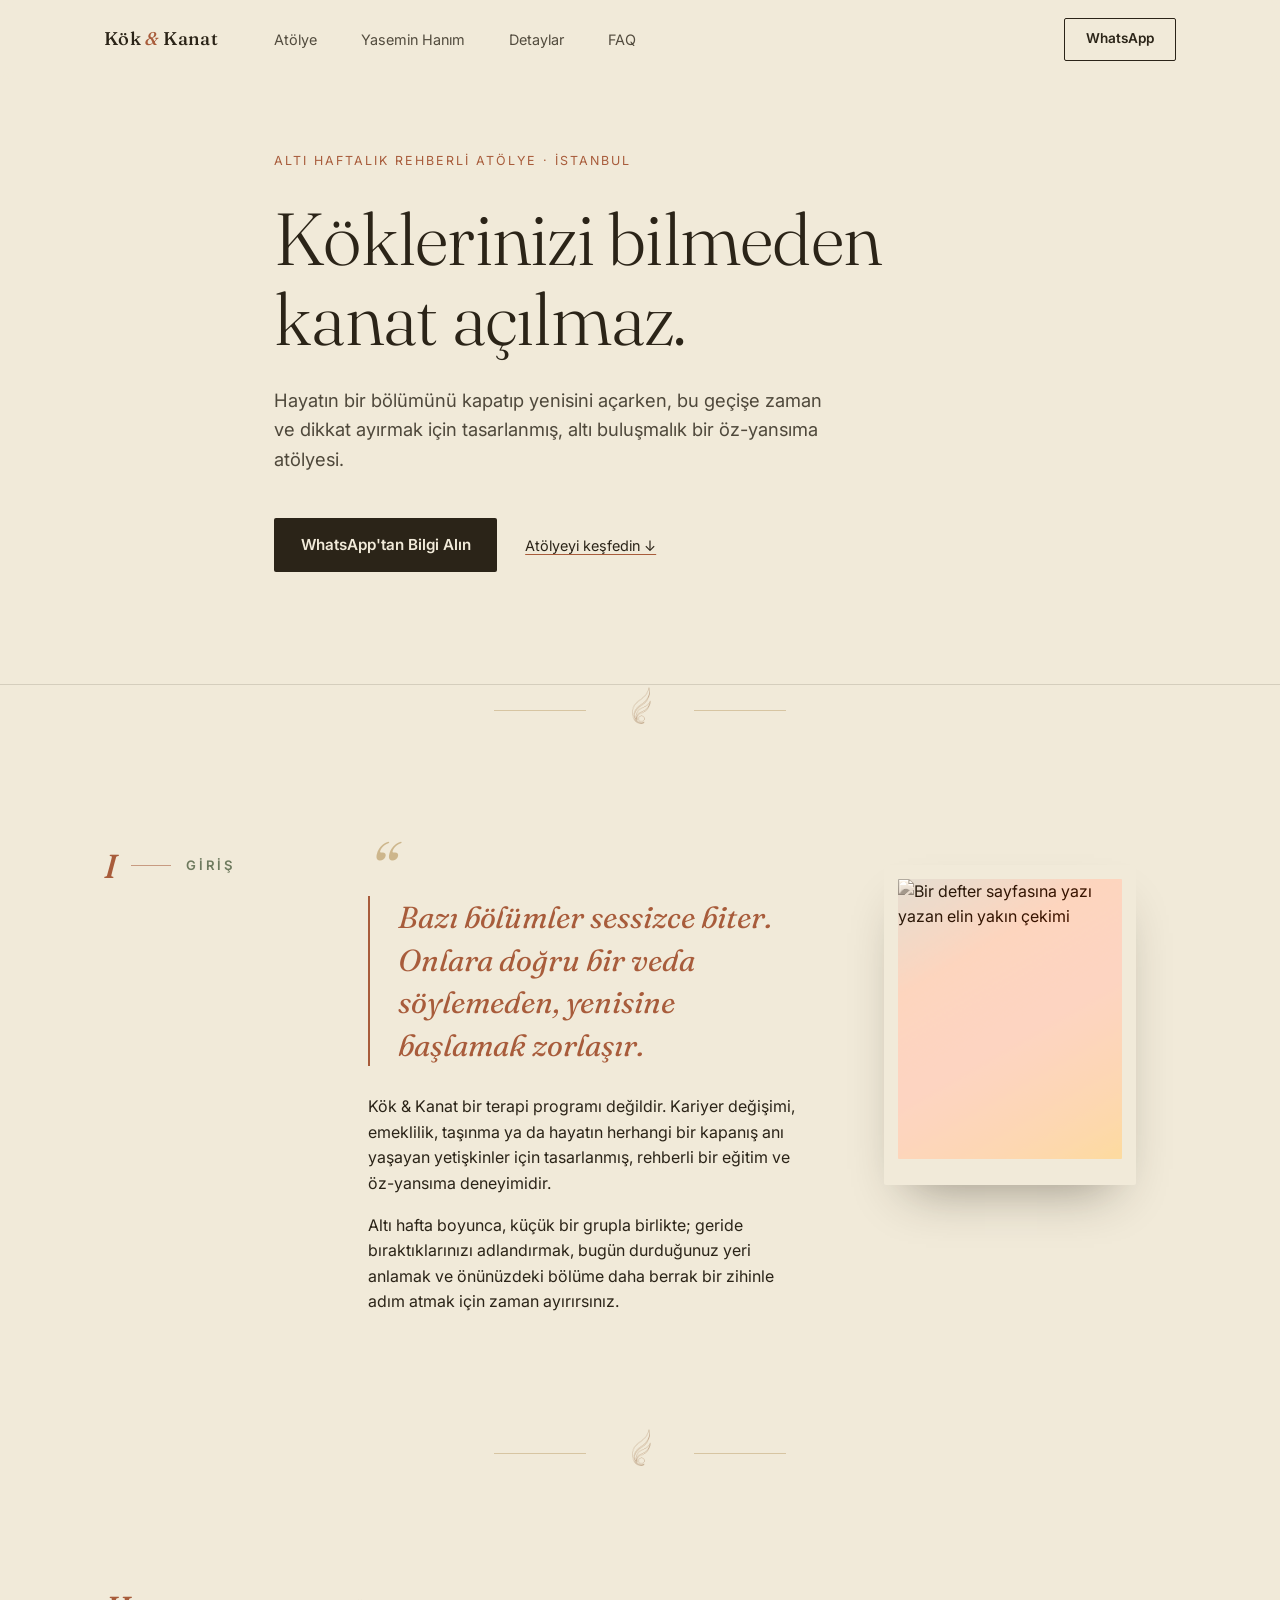
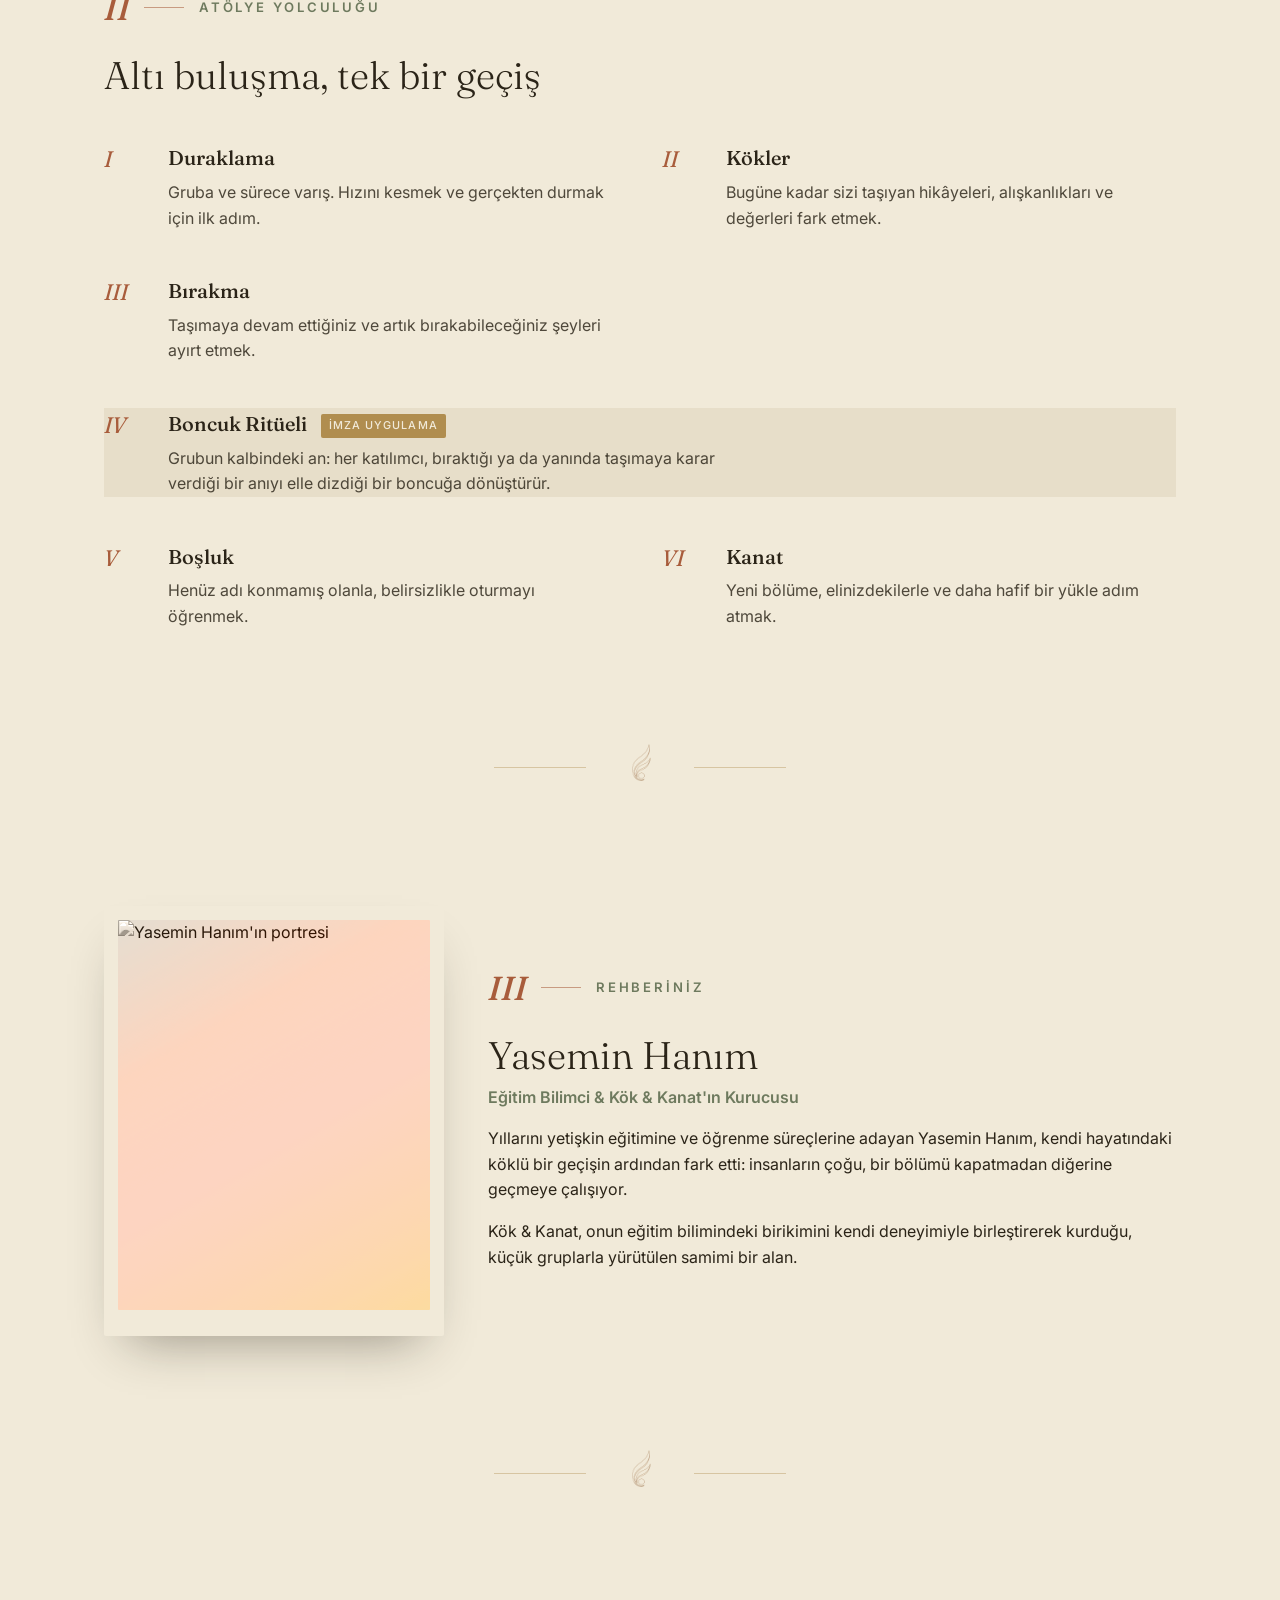
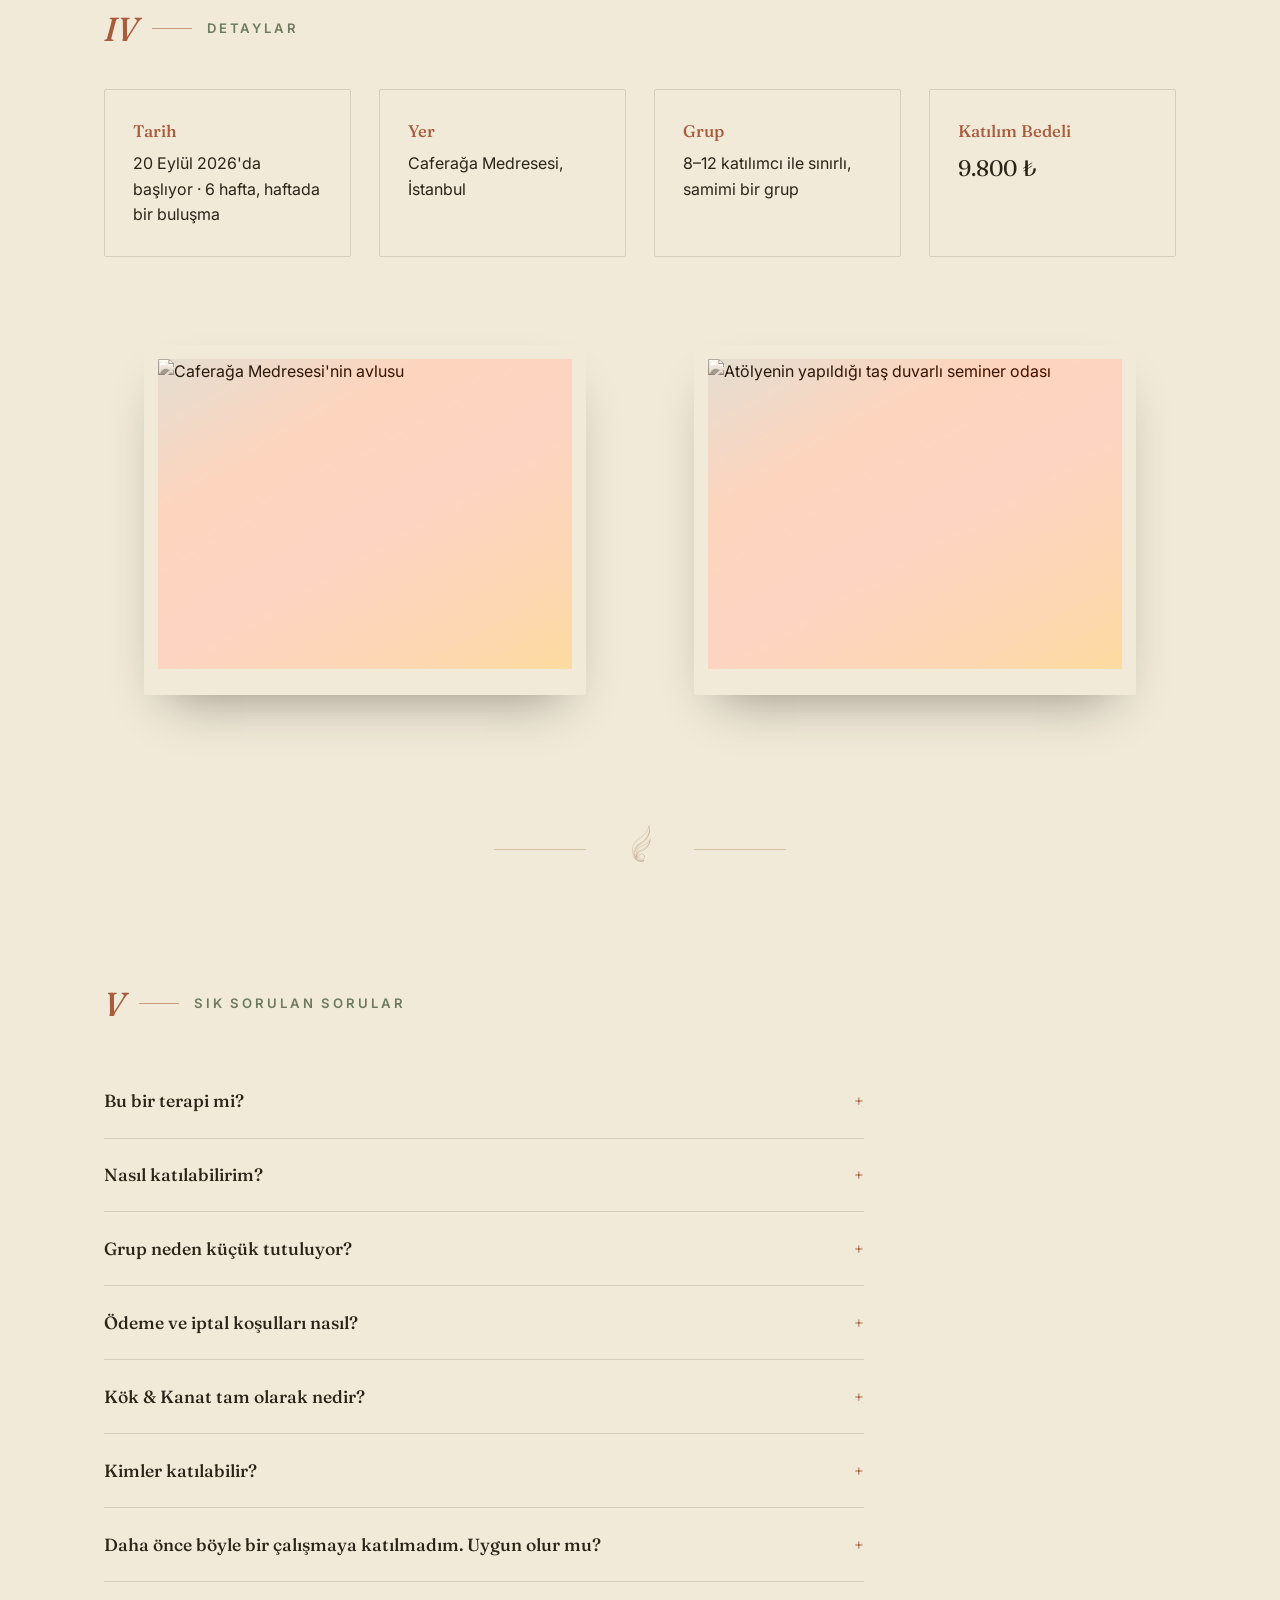
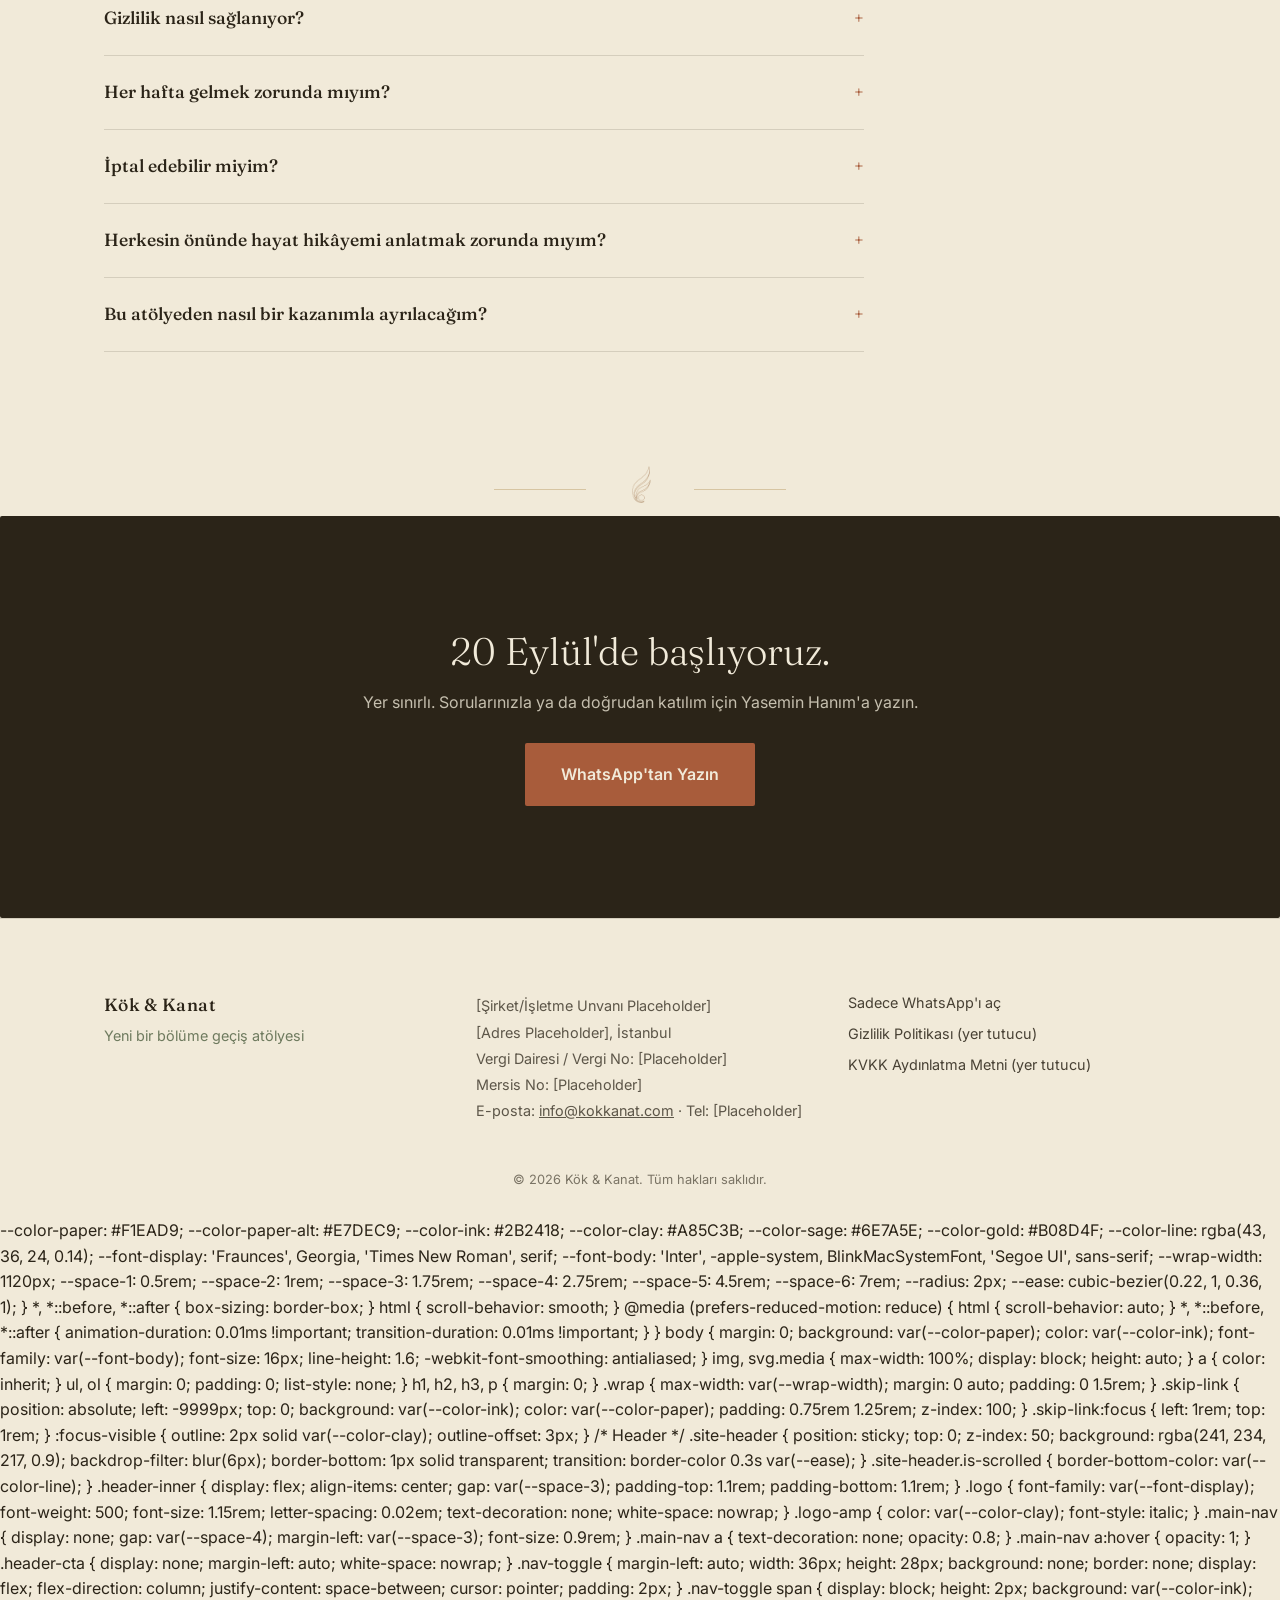
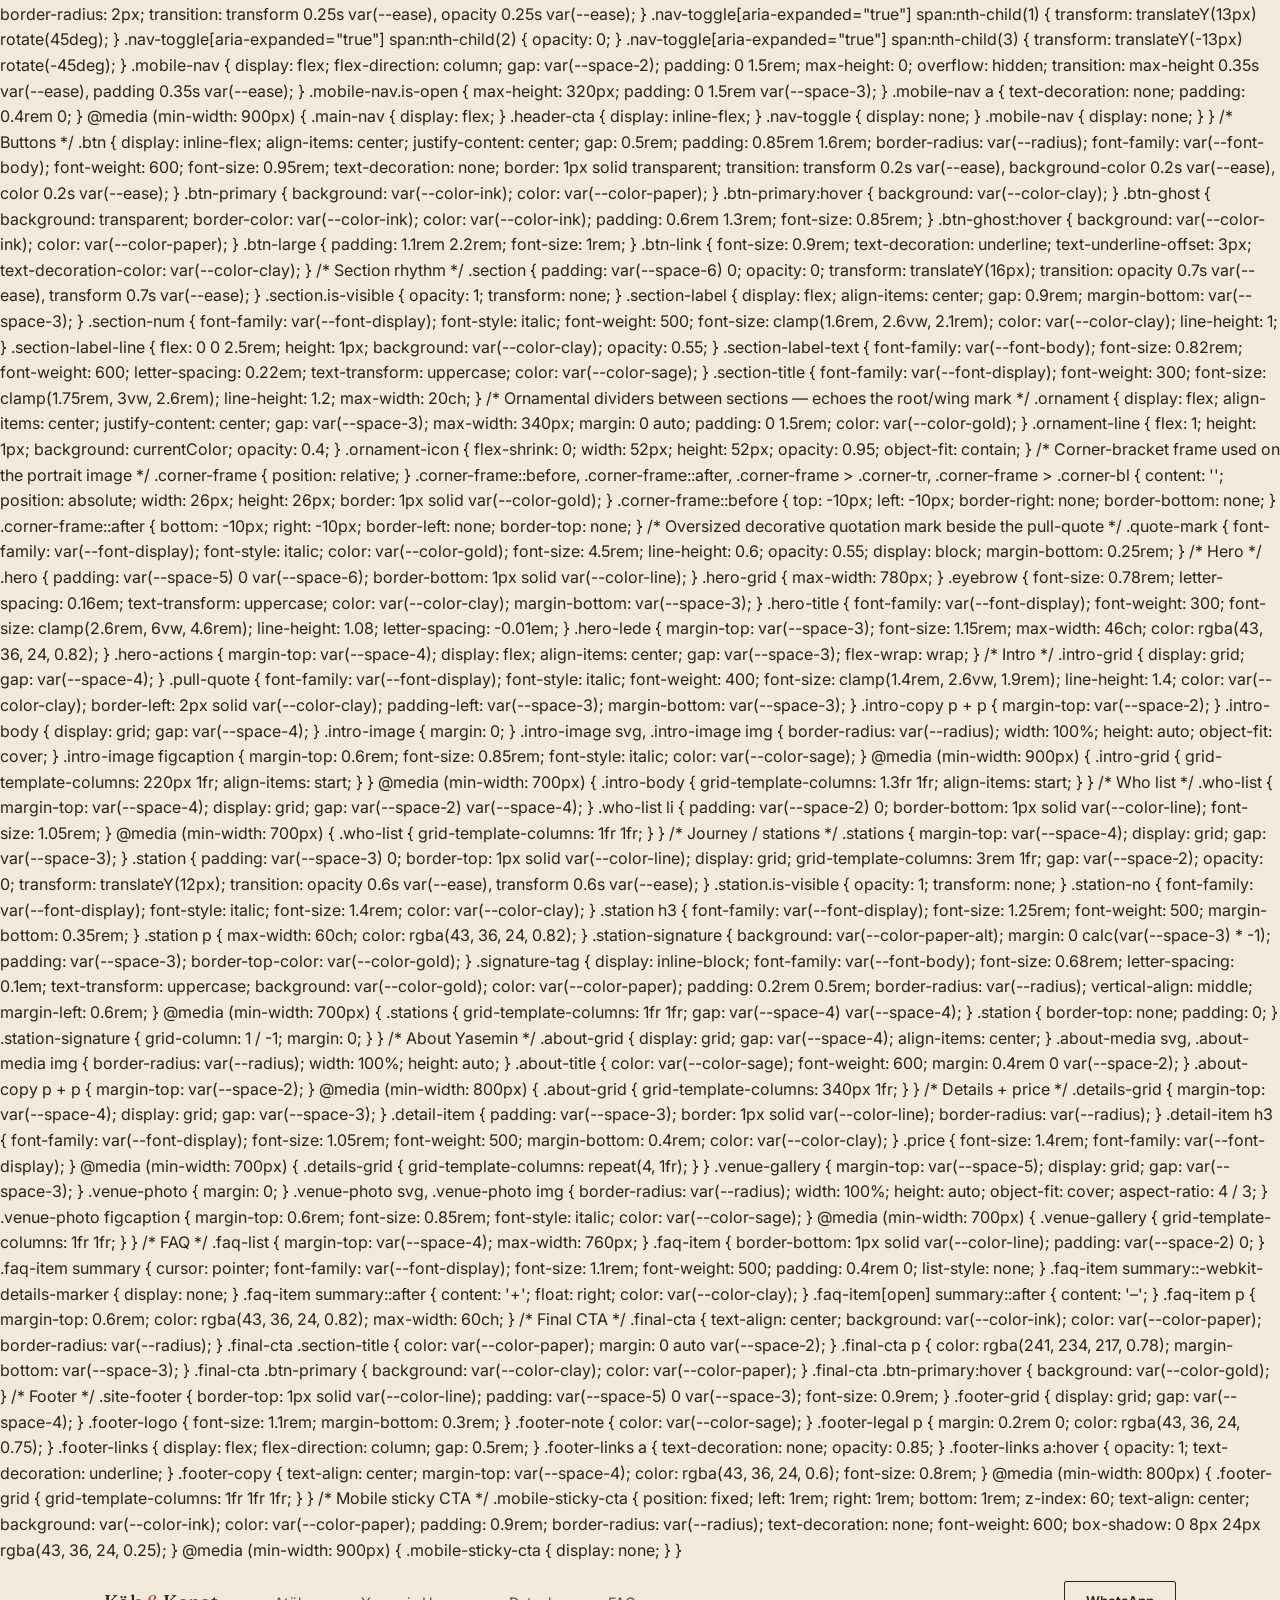
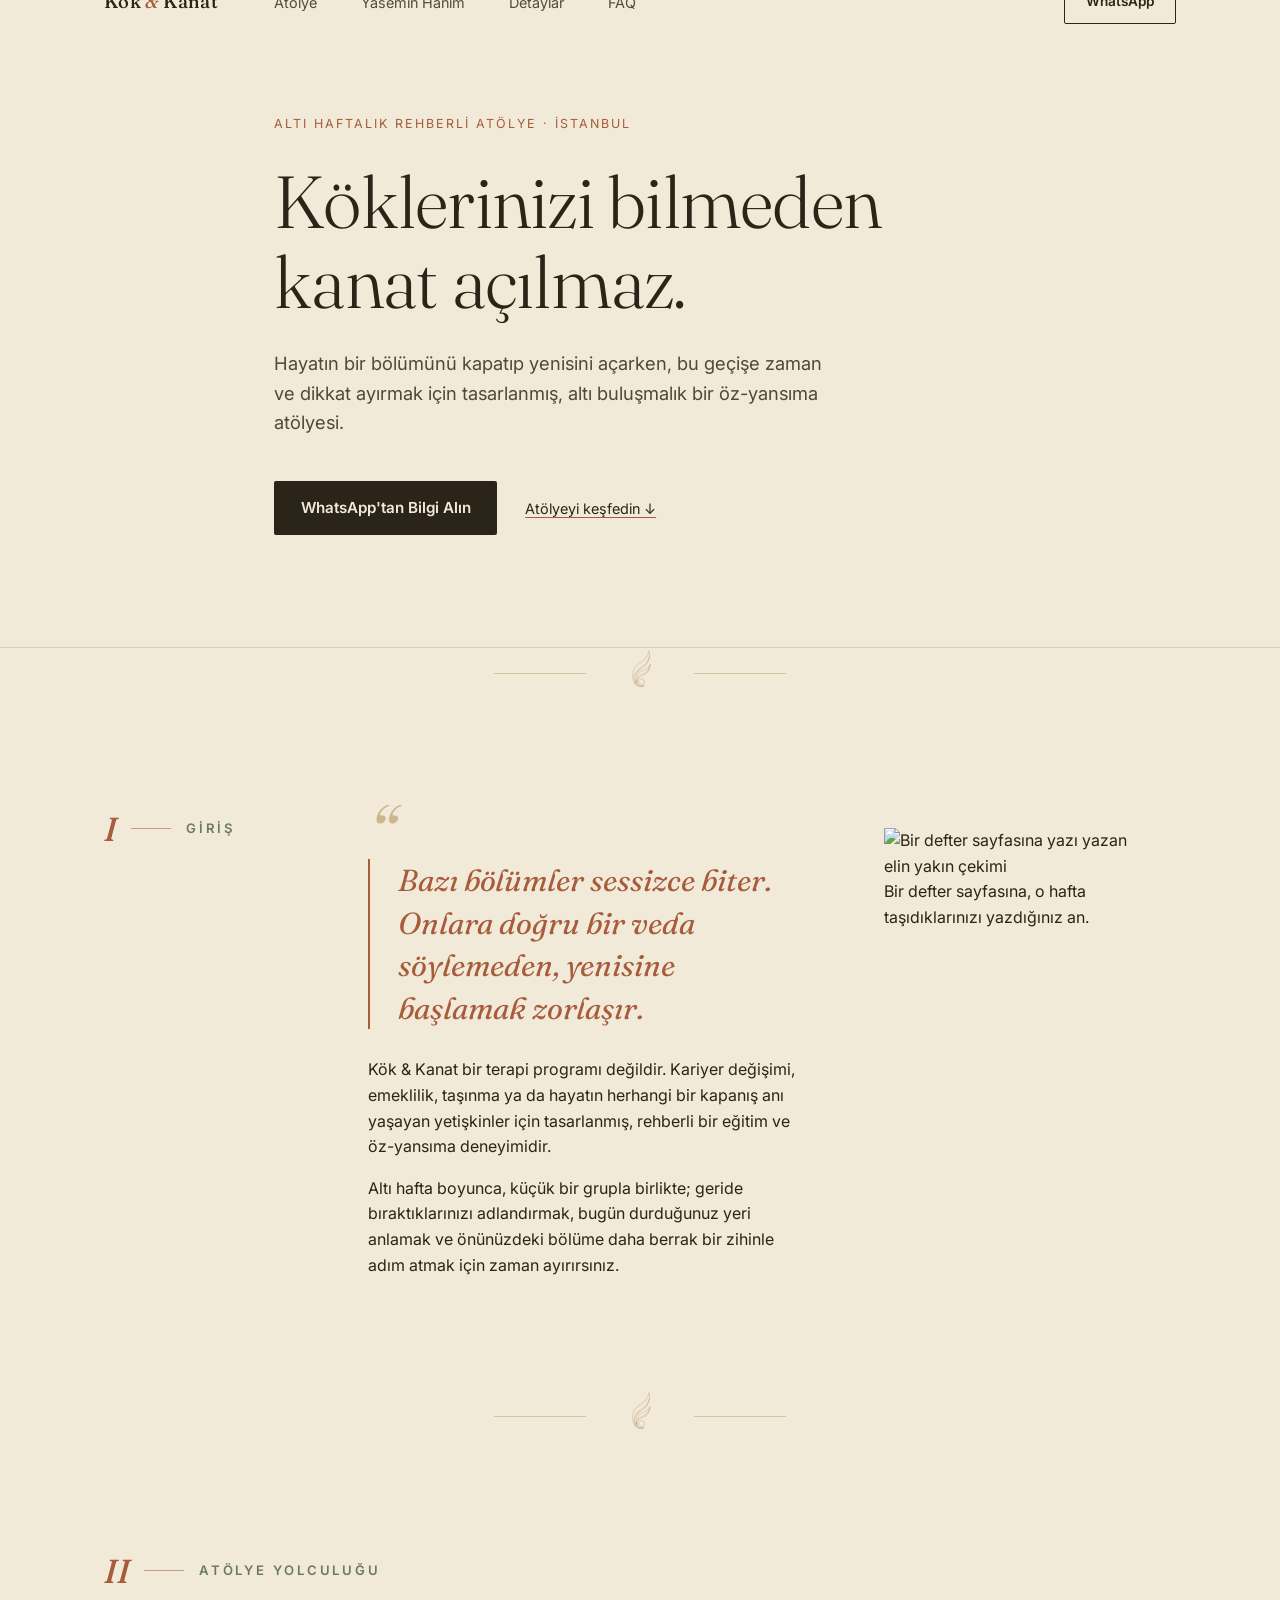
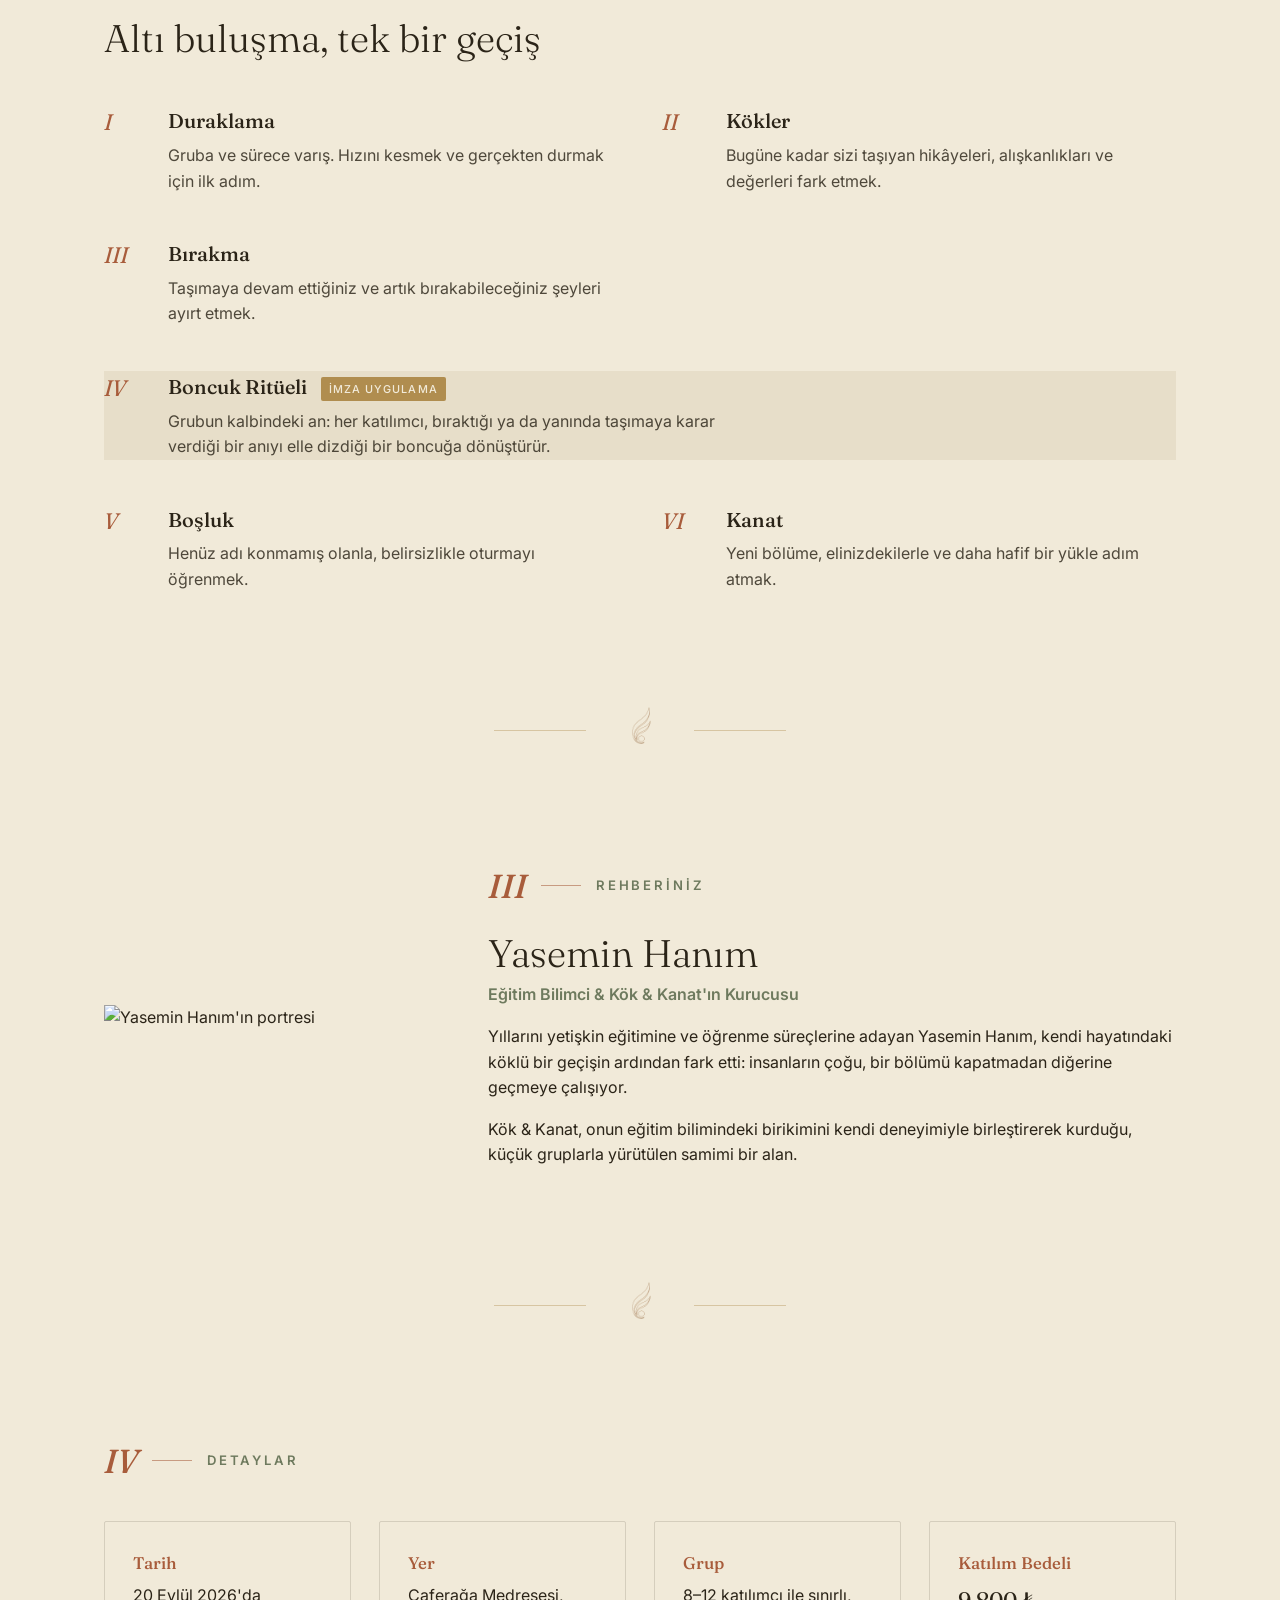
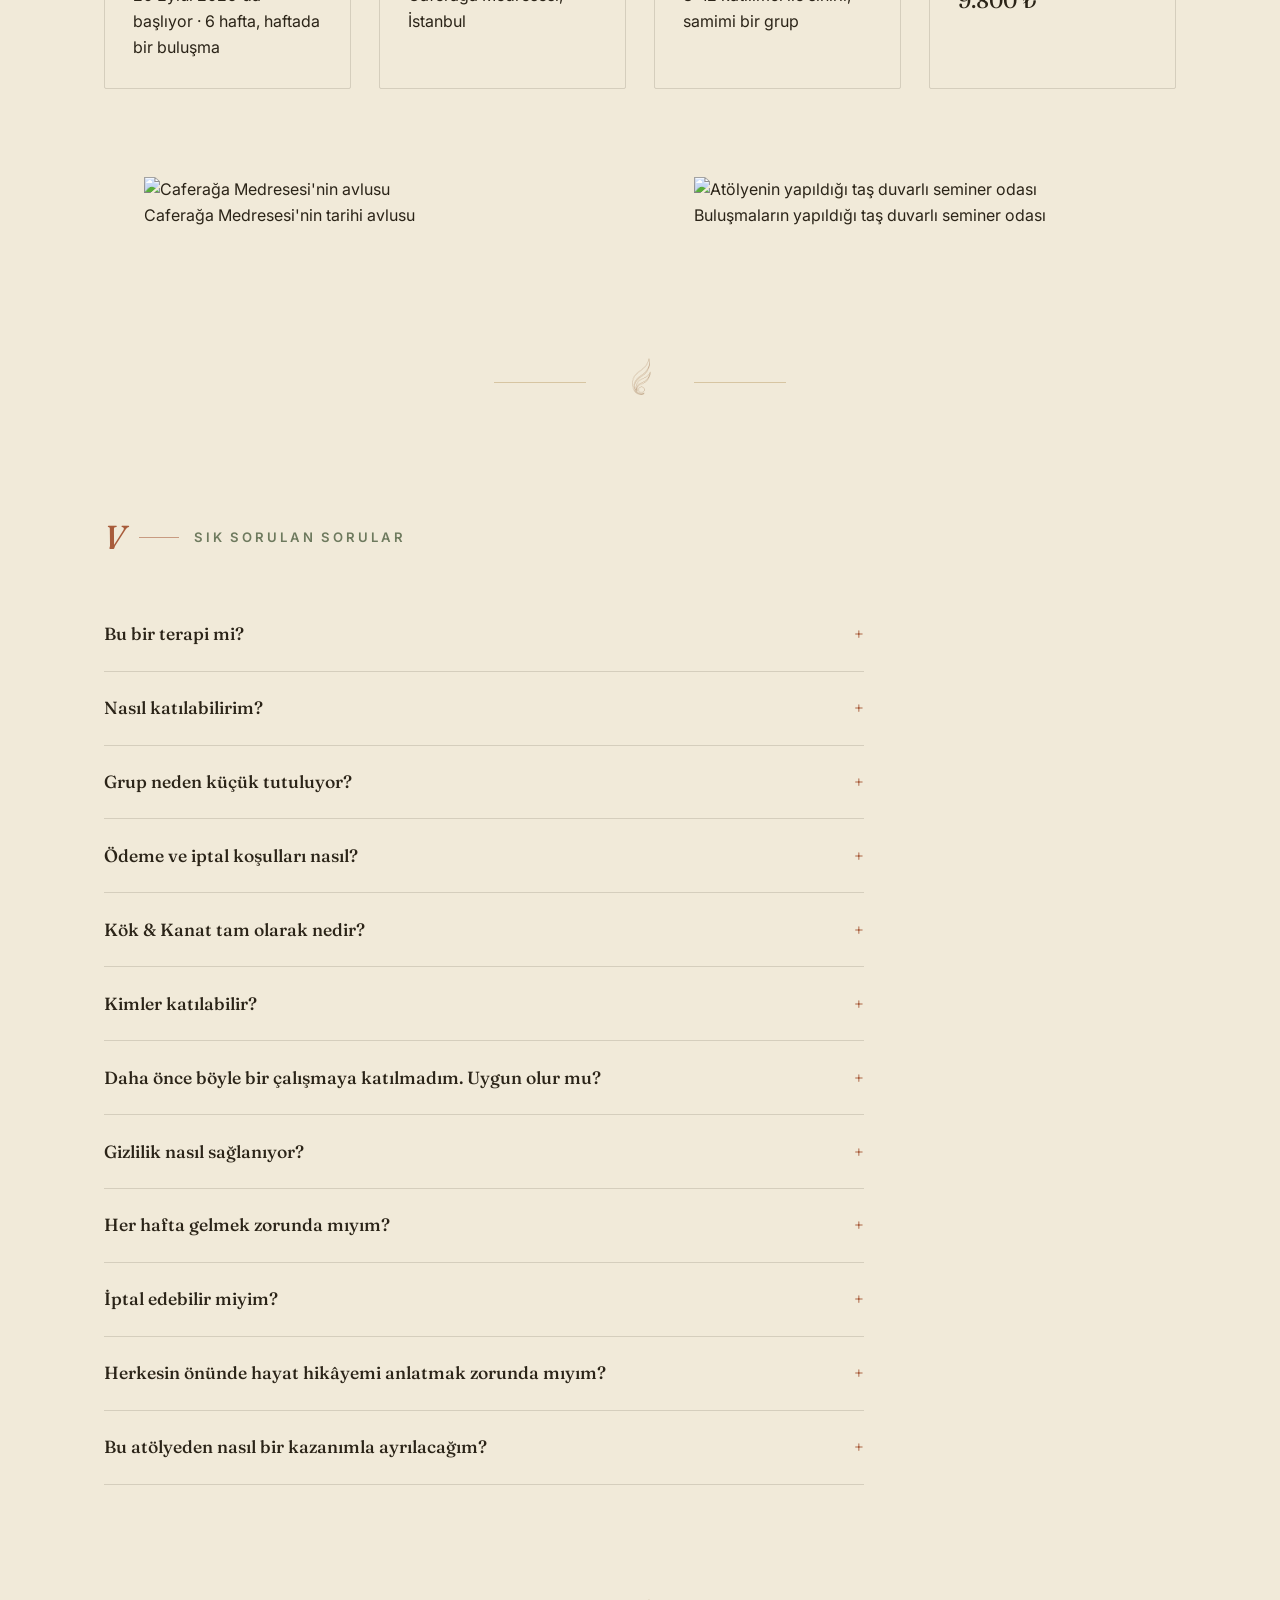
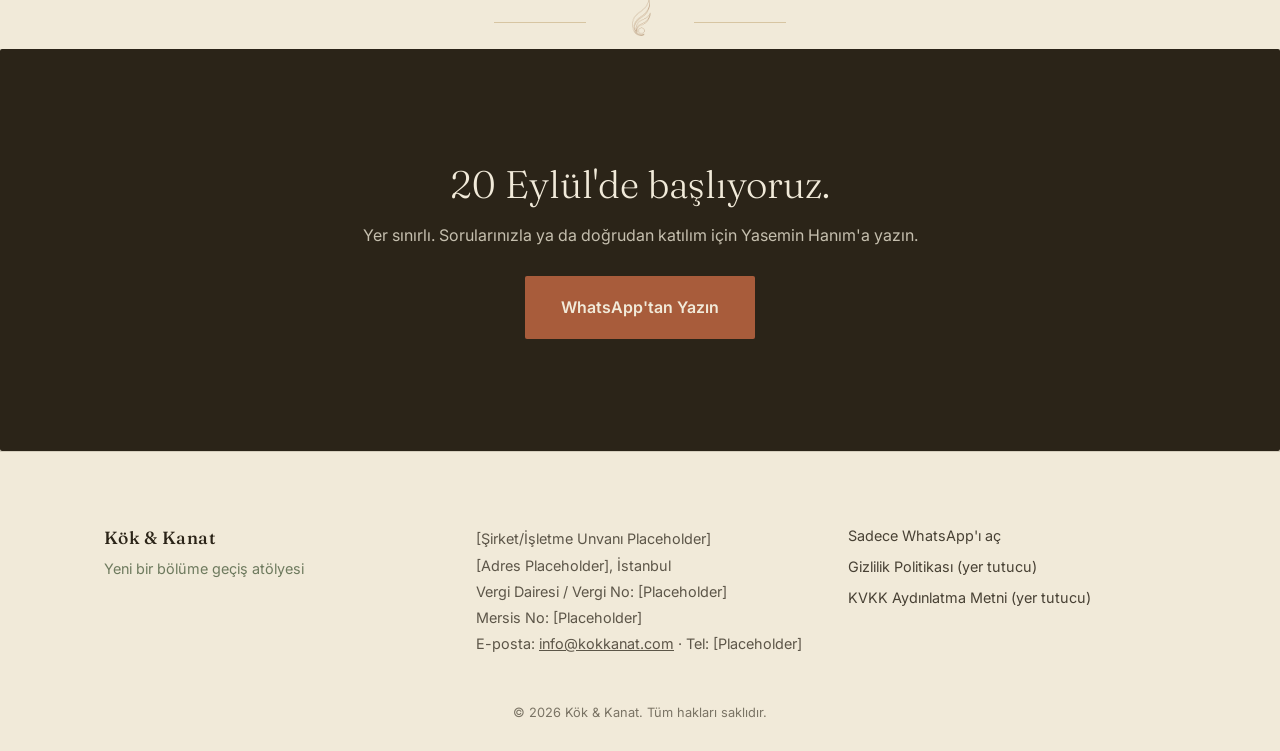
==== commit 26def1b7: "Update print statement from 'Hello' to 'Goodbye'" ====
--- a/Index.html
+++ b/Index.html
@@ -225,14 +225,43 @@
 .ornament-line { flex: 1; height: 1px; background: currentColor; opacity: 0.4; }
 .ornament-icon { flex-shrink: 0; width: 52px; height: 52px; opacity: 0.95; object-fit: contain; }
 
-/* Corner-bracket frame used on the portrait image */
-.corner-frame { position: relative; }
-.corner-frame::before, .corner-frame::after,
-.corner-frame > .corner-tr, .corner-frame > .corner-bl {
-  content: ''; position: absolute; width: 26px; height: 26px; border: 1px solid var(--color-gold);
-}
-.corner-frame::before { top: -10px; left: -10px; border-right: none; border-bottom: none; }
-.corner-frame::after { bottom: -10px; right: -10px; border-left: none; border-top: none; }
+/* Photo frame — passepartout mat, unified warm duotone, hover zoom + caption reveal */
+.photo-frame {
+  background: var(--color-paper);
+  padding: 14px 14px 26px;
+  box-shadow: 0 26px 50px -24px rgba(43, 36, 24, 0.45);
+  border-radius: 2px;
+}
+.photo-frame-inner {
+  position: relative; overflow: hidden; border-radius: 1px; background: var(--color-paper-alt);
+}
+.photo-frame-inner.aspect-portrait { aspect-ratio: 4 / 5; }
+.photo-frame-inner.aspect-landscape { aspect-ratio: 4 / 3; }
+.photo-frame-inner img {
+  display: block; width: 100%; height: 100%; object-fit: cover;
+  filter: grayscale(100%) contrast(1.1) brightness(1.03);
+  transition: transform 0.8s var(--ease);
+}
+.photo-frame-inner::before {
+  content: ''; position: absolute; inset: 0; z-index: 1; pointer-events: none;
+  background: linear-gradient(150deg, var(--color-ink) 0%, var(--color-clay) 55%, var(--color-gold) 100%);
+  mix-blend-mode: color; opacity: 0.92;
+}
+.photo-frame:hover .photo-frame-inner img,
+.photo-frame:focus-within .photo-frame-inner img { transform: scale(1.06); }
+.photo-frame-inner figcaption {
+  position: absolute; left: 0; right: 0; bottom: 0; z-index: 2;
+  padding: 2.2rem 1.1rem 0.9rem;
+  background: linear-gradient(to top, rgba(20, 16, 10, 0.82), rgba(20, 16, 10, 0));
+  color: var(--color-paper); font-size: 0.82rem; font-style: italic; line-height: 1.4;
+  opacity: 0; transform: translateY(8px);
+  transition: opacity 0.35s var(--ease), transform 0.35s var(--ease);
+}
+.photo-frame:hover .photo-frame-inner figcaption,
+.photo-frame:focus-within .photo-frame-inner figcaption { opacity: 1; transform: none; }
+@media (prefers-reduced-motion: reduce) {
+  .photo-frame-inner img { transition: none; }
+}
 
 /* Oversized decorative quotation mark beside the pull-quote */
 .quote-mark {
@@ -263,11 +292,6 @@
 }
 .intro-copy p + p { margin-top: var(--space-2); }
 .intro-body { display: grid; gap: var(--space-4); }
-.intro-image { margin: 0; }
-.intro-image svg, .intro-image img { border-radius: var(--radius); width: 100%; height: auto; object-fit: cover; }
-.intro-image figcaption {
-  margin-top: 0.6rem; font-size: 0.85rem; font-style: italic; color: var(--color-sage);
-}
 @media (min-width: 900px) { .intro-grid { grid-template-columns: 220px 1fr; align-items: start; } }
 @media (min-width: 700px) { .intro-body { grid-template-columns: 1.3fr 1fr; align-items: start; } }
 
@@ -306,7 +330,6 @@
 
 /* About Yasemin */
 .about-grid { display: grid; gap: var(--space-4); align-items: center; }
-.about-media svg, .about-media img { border-radius: var(--radius); width: 100%; height: auto; }
 .about-title { color: var(--color-sage); font-weight: 600; margin: 0.4rem 0 var(--space-2); }
 .about-copy p + p { margin-top: var(--space-2); }
 @media (min-width: 800px) { .about-grid { grid-template-columns: 340px 1fr; } }
@@ -322,9 +345,6 @@
 @media (min-width: 700px) { .details-grid { grid-template-columns: repeat(4, 1fr); } }
 
 .venue-gallery { margin-top: var(--space-5); display: grid; gap: var(--space-3); }
-.venue-photo { margin: 0; }
-.venue-photo svg, .venue-photo img { border-radius: var(--radius); width: 100%; height: auto; object-fit: cover; aspect-ratio: 4 / 3; }
-.venue-photo figcaption { margin-top: 0.6rem; font-size: 0.85rem; font-style: italic; color: var(--color-sage); }
 @media (min-width: 700px) { .venue-gallery { grid-template-columns: 1fr 1fr; } }
 
 /* FAQ */
@@ -426,9 +446,11 @@
           <p>Kök &amp; Kanat bir terapi programı değildir. Kariyer değişimi, emeklilik, taşınma ya da hayatın herhangi bir kapanış anı yaşayan yetişkinler için tasarlanmış, rehberli bir eğitim ve öz-yansıma deneyimidir.</p>
           <p>Altı hafta boyunca, küçük bir grupla birlikte; geride bıraktıklarınızı adlandırmak, bugün durduğunuz yeri anlamak ve önünüzdeki bölüme daha berrak bir zihinle adım atmak için zaman ayırırsınız.</p>
         </div>
-        <figure class="intro-image corner-frame">
-          <img src="gunluk-yakin-cekim.jpg" alt="Bir defter sayfasına yazı yazan elin yakın çekimi" loading="lazy">
-          <figcaption>Bir defter sayfasına, o hafta taşıdıklarınızı yazdığınız an.</figcaption>
+        <figure class="intro-image photo-frame">
+          <div class="photo-frame-inner aspect-portrait">
+            <img src="gunluk-yakin-cekim.jpg" alt="Bir defter sayfasına yazı yazan elin yakın çekimi" loading="lazy">
+            <figcaption>Bir defter sayfasına, o hafta taşıdıklarınızı yazdığınız an.</figcaption>
+          </div>
         </figure>
       </div>
     </div>
@@ -501,8 +523,10 @@
   <!-- ABOUT YASEMIN -->
   <section class="section about" id="yasemin">
     <div class="wrap about-grid">
-      <div class="about-media corner-frame">
-        <img src="logo.heic" alt="Yasemin Hanım'ın portresi" loading="lazy">
+      <div class="about-media photo-frame">
+        <div class="photo-frame-inner aspect-portrait">
+          <img src="yasemin.jpg" alt="Yasemin Hanım'ın portresi" loading="lazy">
+        </div>
       </div>
       <div class="about-copy">
         <p class="section-label"><span class="section-num">III</span><span class="section-label-line" aria-hidden="true"></span><span class="section-label-text">Rehberiniz</span></p>
@@ -544,13 +568,17 @@
       </div>
 
       <div class="venue-gallery">
-        <figure class="venue-photo corner-frame">
-          <img src="mekan-avlu.jpg" alt="Caferağa Medresesi'nin avlusu" loading="lazy">
-          <figcaption>Caferağa Medresesi'nin tarihi avlusu</figcaption>
+        <figure class="venue-photo photo-frame">
+          <div class="photo-frame-inner aspect-landscape">
+            <img src="mekan-avlu.jpg" alt="Caferağa Medresesi'nin avlusu" loading="lazy">
+            <figcaption>Caferağa Medresesi'nin tarihi avlusu</figcaption>
+          </div>
         </figure>
-        <figure class="venue-photo corner-frame">
-          <img src="mekan-seminer-odasi.jpg" alt="Atölyenin yapıldığı taş duvarlı seminer odası" loading="lazy">
-          <figcaption>Buluşmaların yapıldığı taş duvarlı seminer odası</figcaption>
+        <figure class="venue-photo photo-frame">
+          <div class="photo-frame-inner aspect-landscape">
+            <img src="mekan-seminer-odasi.jpg" alt="Atölyenin yapıldığı taş duvarlı seminer odası" loading="lazy">
+            <figcaption>Buluşmaların yapıldığı taş duvarlı seminer odası</figcaption>
+          </div>
         </figure>
       </div>
     </div>
@@ -747,4 +775,717 @@
 })();
 </script>
 </body>
+</html>  --color-paper: #F1EAD9;
+  --color-paper-alt: #E7DEC9;
+  --color-ink: #2B2418;
+  --color-clay: #A85C3B;
+  --color-sage: #6E7A5E;
+  --color-gold: #B08D4F;
+  --color-line: rgba(43, 36, 24, 0.14);
+
+  --font-display: 'Fraunces', Georgia, 'Times New Roman', serif;
+  --font-body: 'Inter', -apple-system, BlinkMacSystemFont, 'Segoe UI', sans-serif;
+
+  --wrap-width: 1120px;
+  --space-1: 0.5rem;
+  --space-2: 1rem;
+  --space-3: 1.75rem;
+  --space-4: 2.75rem;
+  --space-5: 4.5rem;
+  --space-6: 7rem;
+
+  --radius: 2px;
+  --ease: cubic-bezier(0.22, 1, 0.36, 1);
+}
+
+*, *::before, *::after { box-sizing: border-box; }
+html { scroll-behavior: smooth; }
+@media (prefers-reduced-motion: reduce) {
+  html { scroll-behavior: auto; }
+  *, *::before, *::after { animation-duration: 0.01ms !important; transition-duration: 0.01ms !important; }
+}
+
+body {
+  margin: 0;
+  background: var(--color-paper);
+  color: var(--color-ink);
+  font-family: var(--font-body);
+  font-size: 16px;
+  line-height: 1.6;
+  -webkit-font-smoothing: antialiased;
+}
+
+img, svg.media { max-width: 100%; display: block; height: auto; }
+a { color: inherit; }
+ul, ol { margin: 0; padding: 0; list-style: none; }
+h1, h2, h3, p { margin: 0; }
+
+.wrap {
+  max-width: var(--wrap-width);
+  margin: 0 auto;
+  padding: 0 1.5rem;
+}
+
+.skip-link {
+  position: absolute;
+  left: -9999px;
+  top: 0;
+  background: var(--color-ink);
+  color: var(--color-paper);
+  padding: 0.75rem 1.25rem;
+  z-index: 100;
+}
+.skip-link:focus { left: 1rem; top: 1rem; }
+
+:focus-visible {
+  outline: 2px solid var(--color-clay);
+  outline-offset: 3px;
+}
+
+/* Header */
+.site-header {
+  position: sticky;
+  top: 0;
+  z-index: 50;
+  background: rgba(241, 234, 217, 0.9);
+  backdrop-filter: blur(6px);
+  border-bottom: 1px solid transparent;
+  transition: border-color 0.3s var(--ease);
+}
+.site-header.is-scrolled { border-bottom-color: var(--color-line); }
+
+.header-inner {
+  display: flex;
+  align-items: center;
+  gap: var(--space-3);
+  padding-top: 1.1rem;
+  padding-bottom: 1.1rem;
+}
+
+.logo {
+  font-family: var(--font-display);
+  font-weight: 500;
+  font-size: 1.15rem;
+  letter-spacing: 0.02em;
+  text-decoration: none;
+  white-space: nowrap;
+}
+.logo-amp { color: var(--color-clay); font-style: italic; }
+
+.main-nav { display: none; gap: var(--space-4); margin-left: var(--space-3); font-size: 0.9rem; }
+.main-nav a { text-decoration: none; opacity: 0.8; }
+.main-nav a:hover { opacity: 1; }
+
+.header-cta { display: none; margin-left: auto; white-space: nowrap; }
+
+.nav-toggle {
+  margin-left: auto;
+  width: 36px; height: 28px;
+  background: none; border: none;
+  display: flex; flex-direction: column; justify-content: space-between;
+  cursor: pointer; padding: 2px;
+}
+.nav-toggle span {
+  display: block; height: 2px; background: var(--color-ink); border-radius: 2px;
+  transition: transform 0.25s var(--ease), opacity 0.25s var(--ease);
+}
+.nav-toggle[aria-expanded="true"] span:nth-child(1) { transform: translateY(13px) rotate(45deg); }
+.nav-toggle[aria-expanded="true"] span:nth-child(2) { opacity: 0; }
+.nav-toggle[aria-expanded="true"] span:nth-child(3) { transform: translateY(-13px) rotate(-45deg); }
+
+.mobile-nav {
+  display: flex; flex-direction: column; gap: var(--space-2);
+  padding: 0 1.5rem; max-height: 0; overflow: hidden;
+  transition: max-height 0.35s var(--ease), padding 0.35s var(--ease);
+}
+.mobile-nav.is-open { max-height: 320px; padding: 0 1.5rem var(--space-3); }
+.mobile-nav a { text-decoration: none; padding: 0.4rem 0; }
+
+@media (min-width: 900px) {
+  .main-nav { display: flex; }
+  .header-cta { display: inline-flex; }
+  .nav-toggle { display: none; }
+  .mobile-nav { display: none; }
+}
+
+/* Buttons */
+.btn {
+  display: inline-flex; align-items: center; justify-content: center; gap: 0.5rem;
+  padding: 0.85rem 1.6rem; border-radius: var(--radius);
+  font-family: var(--font-body); font-weight: 600; font-size: 0.95rem;
+  text-decoration: none; border: 1px solid transparent;
+  transition: transform 0.2s var(--ease), background-color 0.2s var(--ease), color 0.2s var(--ease);
+}
+.btn-primary { background: var(--color-ink); color: var(--color-paper); }
+.btn-primary:hover { background: var(--color-clay); }
+.btn-ghost {
+  background: transparent; border-color: var(--color-ink); color: var(--color-ink);
+  padding: 0.6rem 1.3rem; font-size: 0.85rem;
+}
+.btn-ghost:hover { background: var(--color-ink); color: var(--color-paper); }
+.btn-large { padding: 1.1rem 2.2rem; font-size: 1rem; }
+.btn-link {
+  font-size: 0.9rem; text-decoration: underline; text-underline-offset: 3px;
+  text-decoration-color: var(--color-clay);
+}
+
+/* Section rhythm */
+.section {
+  padding: var(--space-6) 0;
+  opacity: 0; transform: translateY(16px);
+  transition: opacity 0.7s var(--ease), transform 0.7s var(--ease);
+}
+.section.is-visible { opacity: 1; transform: none; }
+
+.section-label {
+  display: flex; align-items: center; gap: 0.9rem;
+  margin-bottom: var(--space-3);
+}
+.section-num {
+  font-family: var(--font-display); font-style: italic; font-weight: 500;
+  font-size: clamp(1.6rem, 2.6vw, 2.1rem); color: var(--color-clay); line-height: 1;
+}
+.section-label-line {
+  flex: 0 0 2.5rem; height: 1px; background: var(--color-clay); opacity: 0.55;
+}
+.section-label-text {
+  font-family: var(--font-body); font-size: 0.82rem; font-weight: 600; letter-spacing: 0.22em;
+  text-transform: uppercase; color: var(--color-sage);
+}
+
+.section-title {
+  font-family: var(--font-display); font-weight: 300;
+  font-size: clamp(1.75rem, 3vw, 2.6rem); line-height: 1.2; max-width: 20ch;
+}
+
+/* Ornamental dividers between sections — echoes the root/wing mark */
+.ornament {
+  display: flex; align-items: center; justify-content: center; gap: var(--space-3);
+  max-width: 340px; margin: 0 auto; padding: 0 1.5rem; color: var(--color-gold);
+}
+.ornament-line { flex: 1; height: 1px; background: currentColor; opacity: 0.4; }
+.ornament-icon { flex-shrink: 0; width: 52px; height: 52px; opacity: 0.95; object-fit: contain; }
+
+/* Corner-bracket frame used on the portrait image */
+.corner-frame { position: relative; }
+.corner-frame::before, .corner-frame::after,
+.corner-frame > .corner-tr, .corner-frame > .corner-bl {
+  content: ''; position: absolute; width: 26px; height: 26px; border: 1px solid var(--color-gold);
+}
+.corner-frame::before { top: -10px; left: -10px; border-right: none; border-bottom: none; }
+.corner-frame::after { bottom: -10px; right: -10px; border-left: none; border-top: none; }
+
+/* Oversized decorative quotation mark beside the pull-quote */
+.quote-mark {
+  font-family: var(--font-display); font-style: italic; color: var(--color-gold);
+  font-size: 4.5rem; line-height: 0.6; opacity: 0.55; display: block; margin-bottom: 0.25rem;
+}
+
+/* Hero */
+.hero { padding: var(--space-5) 0 var(--space-6); border-bottom: 1px solid var(--color-line); }
+.hero-grid { max-width: 780px; }
+.eyebrow {
+  font-size: 0.78rem; letter-spacing: 0.16em; text-transform: uppercase;
+  color: var(--color-clay); margin-bottom: var(--space-3);
+}
+.hero-title {
+  font-family: var(--font-display); font-weight: 300;
+  font-size: clamp(2.6rem, 6vw, 4.6rem); line-height: 1.08; letter-spacing: -0.01em;
+}
+.hero-lede { margin-top: var(--space-3); font-size: 1.15rem; max-width: 46ch; color: rgba(43, 36, 24, 0.82); }
+.hero-actions { margin-top: var(--space-4); display: flex; align-items: center; gap: var(--space-3); flex-wrap: wrap; }
+
+/* Intro */
+.intro-grid { display: grid; gap: var(--space-4); }
+.pull-quote {
+  font-family: var(--font-display); font-style: italic; font-weight: 400;
+  font-size: clamp(1.4rem, 2.6vw, 1.9rem); line-height: 1.4; color: var(--color-clay);
+  border-left: 2px solid var(--color-clay); padding-left: var(--space-3); margin-bottom: var(--space-3);
+}
+.intro-copy p + p { margin-top: var(--space-2); }
+.intro-body { display: grid; gap: var(--space-4); }
+.intro-image { margin: 0; }
+.intro-image svg, .intro-image img { border-radius: var(--radius); width: 100%; height: auto; object-fit: cover; }
+.intro-image figcaption {
+  margin-top: 0.6rem; font-size: 0.85rem; font-style: italic; color: var(--color-sage);
+}
+@media (min-width: 900px) { .intro-grid { grid-template-columns: 220px 1fr; align-items: start; } }
+@media (min-width: 700px) { .intro-body { grid-template-columns: 1.3fr 1fr; align-items: start; } }
+
+/* Who list */
+.who-list { margin-top: var(--space-4); display: grid; gap: var(--space-2) var(--space-4); }
+.who-list li { padding: var(--space-2) 0; border-bottom: 1px solid var(--color-line); font-size: 1.05rem; }
+@media (min-width: 700px) { .who-list { grid-template-columns: 1fr 1fr; } }
+
+/* Journey / stations */
+.stations { margin-top: var(--space-4); display: grid; gap: var(--space-3); }
+.station {
+  padding: var(--space-3) 0; border-top: 1px solid var(--color-line);
+  display: grid; grid-template-columns: 3rem 1fr; gap: var(--space-2);
+  opacity: 0; transform: translateY(12px);
+  transition: opacity 0.6s var(--ease), transform 0.6s var(--ease);
+}
+.station.is-visible { opacity: 1; transform: none; }
+.station-no { font-family: var(--font-display); font-style: italic; font-size: 1.4rem; color: var(--color-clay); }
+.station h3 { font-family: var(--font-display); font-size: 1.25rem; font-weight: 500; margin-bottom: 0.35rem; }
+.station p { max-width: 60ch; color: rgba(43, 36, 24, 0.82); }
+.station-signature {
+  background: var(--color-paper-alt); margin: 0 calc(var(--space-3) * -1);
+  padding: var(--space-3); border-top-color: var(--color-gold);
+}
+.signature-tag {
+  display: inline-block; font-family: var(--font-body); font-size: 0.68rem;
+  letter-spacing: 0.1em; text-transform: uppercase; background: var(--color-gold);
+  color: var(--color-paper); padding: 0.2rem 0.5rem; border-radius: var(--radius);
+  vertical-align: middle; margin-left: 0.6rem;
+}
+@media (min-width: 700px) {
+  .stations { grid-template-columns: 1fr 1fr; gap: var(--space-4) var(--space-4); }
+  .station { border-top: none; padding: 0; }
+  .station-signature { grid-column: 1 / -1; margin: 0; }
+}
+
+/* About Yasemin */
+.about-grid { display: grid; gap: var(--space-4); align-items: center; }
+.about-media svg, .about-media img { border-radius: var(--radius); width: 100%; height: auto; }
+.about-title { color: var(--color-sage); font-weight: 600; margin: 0.4rem 0 var(--space-2); }
+.about-copy p + p { margin-top: var(--space-2); }
+@media (min-width: 800px) { .about-grid { grid-template-columns: 340px 1fr; } }
+
+/* Details + price */
+.details-grid { margin-top: var(--space-4); display: grid; gap: var(--space-3); }
+.detail-item { padding: var(--space-3); border: 1px solid var(--color-line); border-radius: var(--radius); }
+.detail-item h3 {
+  font-family: var(--font-display); font-size: 1.05rem; font-weight: 500;
+  margin-bottom: 0.4rem; color: var(--color-clay);
+}
+.price { font-size: 1.4rem; font-family: var(--font-display); }
+@media (min-width: 700px) { .details-grid { grid-template-columns: repeat(4, 1fr); } }
+
+.venue-gallery { margin-top: var(--space-5); display: grid; gap: var(--space-3); }
+.venue-photo { margin: 0; }
+.venue-photo svg, .venue-photo img { border-radius: var(--radius); width: 100%; height: auto; object-fit: cover; aspect-ratio: 4 / 3; }
+.venue-photo figcaption { margin-top: 0.6rem; font-size: 0.85rem; font-style: italic; color: var(--color-sage); }
+@media (min-width: 700px) { .venue-gallery { grid-template-columns: 1fr 1fr; } }
+
+/* FAQ */
+.faq-list { margin-top: var(--space-4); max-width: 760px; }
+.faq-item { border-bottom: 1px solid var(--color-line); padding: var(--space-2) 0; }
+.faq-item summary {
+  cursor: pointer; font-family: var(--font-display); font-size: 1.1rem;
+  font-weight: 500; padding: 0.4rem 0; list-style: none;
+}
+.faq-item summary::-webkit-details-marker { display: none; }
+.faq-item summary::after { content: '+'; float: right; color: var(--color-clay); }
+.faq-item[open] summary::after { content: '–'; }
+.faq-item p { margin-top: 0.6rem; color: rgba(43, 36, 24, 0.82); max-width: 60ch; }
+
+/* Final CTA */
+.final-cta { text-align: center; background: var(--color-ink); color: var(--color-paper); border-radius: var(--radius); }
+.final-cta .section-title { color: var(--color-paper); margin: 0 auto var(--space-2); }
+.final-cta p { color: rgba(241, 234, 217, 0.78); margin-bottom: var(--space-3); }
+.final-cta .btn-primary { background: var(--color-clay); color: var(--color-paper); }
+.final-cta .btn-primary:hover { background: var(--color-gold); }
+
+/* Footer */
+.site-footer { border-top: 1px solid var(--color-line); padding: var(--space-5) 0 var(--space-3); font-size: 0.9rem; }
+.footer-grid { display: grid; gap: var(--space-4); }
+.footer-logo { font-size: 1.1rem; margin-bottom: 0.3rem; }
+.footer-note { color: var(--color-sage); }
+.footer-legal p { margin: 0.2rem 0; color: rgba(43, 36, 24, 0.75); }
+.footer-links { display: flex; flex-direction: column; gap: 0.5rem; }
+.footer-links a { text-decoration: none; opacity: 0.85; }
+.footer-links a:hover { opacity: 1; text-decoration: underline; }
+.footer-copy { text-align: center; margin-top: var(--space-4); color: rgba(43, 36, 24, 0.6); font-size: 0.8rem; }
+@media (min-width: 800px) { .footer-grid { grid-template-columns: 1fr 1fr 1fr; } }
+
+/* Mobile sticky CTA */
+.mobile-sticky-cta {
+  position: fixed; left: 1rem; right: 1rem; bottom: 1rem; z-index: 60; text-align: center;
+  background: var(--color-ink); color: var(--color-paper); padding: 0.9rem; border-radius: var(--radius);
+  text-decoration: none; font-weight: 600; box-shadow: 0 8px 24px rgba(43, 36, 24, 0.25);
+}
+@media (min-width: 900px) { .mobile-sticky-cta { display: none; } }
+</style>
+</head>
+<body>
+
+<a class="skip-link" href="#ana-icerik">İçeriğe geç</a>
+
+<header class="site-header" data-header>
+  <div class="wrap header-inner">
+    <a href="#" class="logo">Kök <span class="logo-amp">&amp;</span> Kanat</a>
+    <nav class="main-nav" aria-label="Ana menü">
+      <a href="#atolye">Atölye</a>
+      <a href="#yasemin">Yasemin Hanım</a>
+      <a href="#detaylar">Detaylar</a>
+      <a href="#faq">FAQ</a>
+    </nav>
+    <a class="btn btn-ghost header-cta" data-wa="a" href="#">WhatsApp</a>
+    <button class="nav-toggle" data-nav-toggle aria-expanded="false" aria-controls="mobile-nav" aria-label="Menüyü aç">
+      <span></span><span></span><span></span>
+    </button>
+  </div>
+  <nav id="mobile-nav" class="mobile-nav" data-mobile-nav aria-label="Mobil menü">
+    <a href="#atolye">Atölye</a>
+    <a href="#yasemin">Yasemin Hanım</a>
+    <a href="#detaylar">Detaylar</a>
+    <a href="#faq">FAQ</a>
+    <a class="btn btn-primary" data-wa="a" href="#">WhatsApp'tan Yazın</a>
+  </nav>
+</header>
+
+<main id="ana-icerik">
+
+  <!-- HERO -->
+  <section class="hero">
+    <div class="wrap hero-grid">
+      <p class="eyebrow">Altı Haftalık Rehberli Atölye · İstanbul</p>
+      <h1 class="hero-title">Köklerinizi bilmeden<br>kanat açılmaz.</h1>
+      <p class="hero-lede">Hayatın bir bölümünü kapatıp yenisini açarken, bu geçişe zaman ve dikkat ayırmak için tasarlanmış, altı buluşmalık bir öz-yansıma atölyesi.</p>
+      <div class="hero-actions">
+        <a class="btn btn-primary" data-wa="a" href="#">WhatsApp'tan Bilgi Alın</a>
+        <a class="btn-link" href="#atolye">Atölyeyi keşfedin ↓</a>
+      </div>
+    </div>
+  </section>
+
+  <div class="ornament" aria-hidden="true">
+    <span class="ornament-line"></span>
+    <img class="ornament-icon" src="logo-outline.png" alt="" loading="lazy">
+    <span class="ornament-line"></span>
+  </div>
+
+  <!-- INTRO -->
+  <section class="section intro" id="giris">
+    <div class="wrap intro-grid">
+      <p class="section-label"><span class="section-num">I</span><span class="section-label-line" aria-hidden="true"></span><span class="section-label-text">Giriş</span></p>
+      <div class="intro-body">
+        <div class="intro-copy">
+          <span class="quote-mark" aria-hidden="true">&ldquo;</span>
+          <p class="pull-quote">Bazı bölümler sessizce biter. Onlara doğru bir veda söylemeden, yenisine başlamak zorlaşır.</p>
+          <p>Kök &amp; Kanat bir terapi programı değildir. Kariyer değişimi, emeklilik, taşınma ya da hayatın herhangi bir kapanış anı yaşayan yetişkinler için tasarlanmış, rehberli bir eğitim ve öz-yansıma deneyimidir.</p>
+          <p>Altı hafta boyunca, küçük bir grupla birlikte; geride bıraktıklarınızı adlandırmak, bugün durduğunuz yeri anlamak ve önünüzdeki bölüme daha berrak bir zihinle adım atmak için zaman ayırırsınız.</p>
+        </div>
+        <figure class="intro-image corner-frame">
+          <img src="gunluk-yakin-cekim.jpg" alt="Bir defter sayfasına yazı yazan elin yakın çekimi" loading="lazy">
+          <figcaption>Bir defter sayfasına, o hafta taşıdıklarınızı yazdığınız an.</figcaption>
+        </figure>
+      </div>
+    </div>
+  </section>
+
+  <div class="ornament" aria-hidden="true">
+    <span class="ornament-line"></span>
+    <img class="ornament-icon" src="logo-outline.png" alt="" loading="lazy">
+    <span class="ornament-line"></span>
+  </div>
+
+  <!-- JOURNEY -->
+  <section class="section journey" id="atolye">
+    <div class="wrap">
+      <p class="section-label"><span class="section-num">II</span><span class="section-label-line" aria-hidden="true"></span><span class="section-label-text">Atölye Yolculuğu</span></p>
+      <h2 class="section-title">Altı buluşma, tek bir geçiş</h2>
+      <ol class="stations">
+        <li class="station">
+          <span class="station-no">I</span>
+          <div>
+            <h3>Duraklama</h3>
+            <p>Gruba ve sürece varış. Hızını kesmek ve gerçekten durmak için ilk adım.</p>
+          </div>
+        </li>
+        <li class="station">
+          <span class="station-no">II</span>
+          <div>
+            <h3>Kökler</h3>
+            <p>Bugüne kadar sizi taşıyan hikâyeleri, alışkanlıkları ve değerleri fark etmek.</p>
+          </div>
+        </li>
+        <li class="station">
+          <span class="station-no">III</span>
+          <div>
+            <h3>Bırakma</h3>
+            <p>Taşımaya devam ettiğiniz ve artık bırakabileceğiniz şeyleri ayırt etmek.</p>
+          </div>
+        </li>
+        <li class="station station-signature">
+          <span class="station-no">IV</span>
+          <div>
+            <h3>Boncuk Ritüeli <span class="signature-tag">İmza Uygulama</span></h3>
+            <p>Grubun kalbindeki an: her katılımcı, bıraktığı ya da yanında taşımaya karar verdiği bir anıyı elle dizdiği bir boncuğa dönüştürür.</p>
+          </div>
+        </li>
+        <li class="station">
+          <span class="station-no">V</span>
+          <div>
+            <h3>Boşluk</h3>
+            <p>Henüz adı konmamış olanla, belirsizlikle oturmayı öğrenmek.</p>
+          </div>
+        </li>
+        <li class="station">
+          <span class="station-no">VI</span>
+          <div>
+            <h3>Kanat</h3>
+            <p>Yeni bölüme, elinizdekilerle ve daha hafif bir yükle adım atmak.</p>
+          </div>
+        </li>
+      </ol>
+    </div>
+  </section>
+
+  <div class="ornament" aria-hidden="true">
+    <span class="ornament-line"></span>
+    <img class="ornament-icon" src="logo-outline.png" alt="" loading="lazy">
+    <span class="ornament-line"></span>
+  </div>
+
+  <!-- ABOUT YASEMIN -->
+  <section class="section about" id="yasemin">
+    <div class="wrap about-grid">
+      <div class="about-media corner-frame">
+        <img src="yasemin.jpg" alt="Yasemin Hanım'ın portresi" loading="lazy">
+      </div>
+      <div class="about-copy">
+        <p class="section-label"><span class="section-num">III</span><span class="section-label-line" aria-hidden="true"></span><span class="section-label-text">Rehberiniz</span></p>
+        <h2 class="section-title">Yasemin Hanım</h2>
+        <p class="about-title">Eğitim Bilimci &amp; Kök &amp; Kanat'ın Kurucusu</p>
+        <p>Yıllarını yetişkin eğitimine ve öğrenme süreçlerine adayan Yasemin Hanım, kendi hayatındaki köklü bir geçişin ardından fark etti: insanların çoğu, bir bölümü kapatmadan diğerine geçmeye çalışıyor.</p>
+        <p>Kök &amp; Kanat, onun eğitim bilimindeki birikimini kendi deneyimiyle birleştirerek kurduğu, küçük gruplarla yürütülen samimi bir alan.</p>
+      </div>
+    </div>
+  </section>
+
+  <div class="ornament" aria-hidden="true">
+    <span class="ornament-line"></span>
+    <img class="ornament-icon" src="logo-outline.png" alt="" loading="lazy">
+    <span class="ornament-line"></span>
+  </div>
+
+  <!-- DETAILS -->
+  <section class="section details" id="detaylar">
+    <div class="wrap">
+      <p class="section-label"><span class="section-num">IV</span><span class="section-label-line" aria-hidden="true"></span><span class="section-label-text">Detaylar</span></p>
+      <div class="details-grid">
+        <div class="detail-item">
+          <h3>Tarih</h3>
+          <p>20 Eylül 2026'da başlıyor · 6 hafta, haftada bir buluşma</p>
+        </div>
+        <div class="detail-item">
+          <h3>Yer</h3>
+          <p>Caferağa Medresesi, İstanbul</p>
+        </div>
+        <div class="detail-item">
+          <h3>Grup</h3>
+          <p>8–12 katılımcı ile sınırlı, samimi bir grup</p>
+        </div>
+        <div class="detail-item">
+          <h3>Katılım Bedeli</h3>
+          <p><span class="price"><!-- PLACEHOLDER: fiyatı güncelleyin -->9.800 ₺</span></p>
+        </div>
+      </div>
+
+      <div class="venue-gallery">
+        <figure class="venue-photo corner-frame">
+          <img src="mekan-avlu.jpg" alt="Caferağa Medresesi'nin avlusu" loading="lazy">
+          <figcaption>Caferağa Medresesi'nin tarihi avlusu</figcaption>
+        </figure>
+        <figure class="venue-photo corner-frame">
+          <img src="mekan-seminer-odasi.jpg" alt="Atölyenin yapıldığı taş duvarlı seminer odası" loading="lazy">
+          <figcaption>Buluşmaların yapıldığı taş duvarlı seminer odası</figcaption>
+        </figure>
+      </div>
+    </div>
+  </section>
+
+  <div class="ornament" aria-hidden="true">
+    <span class="ornament-line"></span>
+    <img class="ornament-icon" src="logo-outline.png" alt="" loading="lazy">
+    <span class="ornament-line"></span>
+  </div>
+
+  <!-- FAQ -->
+  <section class="section faq" id="faq">
+    <div class="wrap">
+      <p class="section-label"><span class="section-num">V</span><span class="section-label-line" aria-hidden="true"></span><span class="section-label-text">Sık Sorulan Sorular</span></p>
+      <div class="faq-list">
+        <details class="faq-item">
+          <summary>Bu bir terapi mi?</summary>
+          <p>Hayır. Kök &amp; Kanat; eğitim temelli, rehberli ve yapılandırılmış bir öz-yansıma atölyesidir. Katılımcıların yaşam hikâyelerine farklı bir gözle bakmalarını destekler. Terapi veya klinik bir müdahale değildir.</p>
+        </details>
+        <details class="faq-item">
+          <summary>Nasıl katılabilirim?</summary>
+          <p>WhatsApp üzerinden bize yazmanız yeterlidir. Kısa bir ön görüşmenin ardından atölye hakkında sizi bilgilendiriyor, kontenjan durumunu birlikte değerlendiriyor ve kayıt sürecini birlikte tamamlıyoruz.</p>
+        </details>
+        <details class="faq-item">
+          <summary>Grup neden küçük tutuluyor?</summary>
+          <p>Kök &amp; Kanat'ta her katılımcının kendini rahat ifade edebilmesi, duyulabilmesi ve güvenli bir paylaşım ortamı oluşabilmesi için gruplar 8–12 kişiyle sınırlandırılır. Böylece herkes yolculuğun aktif bir parçası olabilir.</p>
+        </details>
+        <details class="faq-item">
+          <summary>Ödeme ve iptal koşulları nasıl?</summary>
+          <p>Kayıt, ön ödeme ile kesinleşir. Kalan ödeme planı ve iptal koşulları kayıt öncesinde sizinle şeffaf şekilde paylaşılır. Böylece sürece başlamadan önce tüm detayları net olarak bilirsiniz.</p>
+        </details>
+        <details class="faq-item">
+          <summary>Kök &amp; Kanat tam olarak nedir?</summary>
+          <p>Kök &amp; Kanat; yaşam hikâyene farklı bir gözle bakmanı sağlayan, eğitim temelli ve rehberli bir öz-yansıma atölyesidir.</p>
+        </details>
+        <details class="faq-item">
+          <summary>Kimler katılabilir?</summary>
+          <p>Kendini daha iyi tanımak, hayatındaki dönüm noktalarını anlamlandırmak ve yeni bir bakış açısı kazanmak isteyen yetişkinler katılabilir.</p>
+        </details>
+        <details class="faq-item">
+          <summary>Daha önce böyle bir çalışmaya katılmadım. Uygun olur mu?</summary>
+          <p>Evet. Atölyeye katılmak için herhangi bir ön bilgi veya deneyim gerekmez.</p>
+        </details>
+        <details class="faq-item">
+          <summary>Gizlilik nasıl sağlanıyor?</summary>
+          <p>Grubun temel ilkelerinden biri gizliliktir. Katılımcılar paylaşılan kişisel bilgilerin grup dışında paylaşılmaması konusunda ortak bir ilke benimser.</p>
+        </details>
+        <details class="faq-item">
+          <summary>Her hafta gelmek zorunda mıyım?</summary>
+          <p>Atölye bir bütün olarak tasarlanmıştır. En yüksek faydayı sağlayabilmek için tüm buluşmalara katılman önerilir.</p>
+        </details>
+        <details class="faq-item">
+          <summary>İptal edebilir miyim?</summary>
+          <p>İptal ve iade koşulları kayıt öncesinde ayrıntılı olarak paylaşılır.</p>
+        </details>
+        <details class="faq-item">
+          <summary>Herkesin önünde hayat hikâyemi anlatmak zorunda mıyım?</summary>
+          <p>Hayır. Paylaşımın sınırlarını her zaman sen belirlersin. Kendini hazır hissettiğin kadarını paylaşman yeterlidir.</p>
+        </details>
+        <details class="faq-item">
+          <summary>Bu atölyeden nasıl bir kazanımla ayrılacağım?</summary>
+          <p>Her katılımcının yolculuğu farklıdır. Ama çoğu kişi; kendini daha iyi tanıma, yaşamındaki önemli dönüm noktalarını fark etme ve geleceğe daha net bir bakışla ilerleme duygusuyla ayrılır.</p>
+        </details>
+      </div>
+    </div>
+  </section>
+
+  <div class="ornament" aria-hidden="true">
+    <span class="ornament-line"></span>
+    <img class="ornament-icon" src="logo-outline.png" alt="" loading="lazy">
+    <span class="ornament-line"></span>
+  </div>
+
+  <!-- FINAL CTA -->
+  <section class="section final-cta">
+    <div class="wrap">
+      <h2 class="section-title">20 Eylül'de başlıyoruz.</h2>
+      <p>Yer sınırlı. Sorularınızla ya da doğrudan katılım için Yasemin Hanım'a yazın.</p>
+      <a class="btn btn-primary btn-large" data-wa="a" href="#">WhatsApp'tan Yazın</a>
+    </div>
+  </section>
+
+</main>
+
+<footer class="site-footer">
+  <div class="wrap footer-grid">
+    <div>
+      <p class="logo footer-logo">Kök &amp; Kanat</p>
+      <p class="footer-note">Yeni bir bölüme geçiş atölyesi</p>
+    </div>
+    <div class="footer-legal">
+      <p>[Şirket/İşletme Unvanı Placeholder]</p>
+      <p>[Adres Placeholder], İstanbul</p>
+      <p>Vergi Dairesi / Vergi No: [Placeholder]</p>
+      <p>Mersis No: [Placeholder]</p>
+      <p>E-posta: <a href="mailto:info@kokkanat.com">info@kokkanat.com</a> · Tel: [Placeholder]</p>
+    </div>
+    <div class="footer-links">
+      <a href="#" data-wa="b">Sadece WhatsApp'ı aç</a>
+      <a href="#">Gizlilik Politikası (yer tutucu)</a>
+      <a href="#">KVKK Aydınlatma Metni (yer tutucu)</a>
+    </div>
+  </div>
+  <p class="footer-copy">© 2026 Kök &amp; Kanat. Tüm hakları saklıdır.</p>
+</footer>
+
+<a class="mobile-sticky-cta" data-wa="a" href="#">WhatsApp'tan Yazın</a>
+
+<script>
+/**
+ * Kök & Kanat — Editorial Luxury (single-file demo build)
+ * Vanilla JS only. No dependencies, no build step.
+ */
+(function () {
+  'use strict';
+
+  /* ---------------------------------------------
+   * WhatsApp configuration
+   * WHATSAPP_NUMBER'ı gerçek işletme numarasıyla
+   * (ülke kodu dahil, sadece rakamlar) değiştirin.
+   * ------------------------------------------- */
+  var WHATSAPP_NUMBER = '905462911590';
+
+  function buildWhatsAppUrl() {
+    return 'https://wa.me/' + WHATSAPP_NUMBER; // önceden yazılmış mesaj yok — sohbet boş açılır
+  }
+
+  function initWhatsAppLinks() {
+    var links = document.querySelectorAll('[data-wa]');
+    links.forEach(function (link) {
+      var variant = link.getAttribute('data-wa') === 'b' ? 'b' : 'a';
+      link.setAttribute('href', buildWhatsAppUrl(variant));
+      link.setAttribute('target', '_blank');
+      link.setAttribute('rel', 'noopener noreferrer');
+    });
+  }
+
+  function initMobileNav() {
+    var toggle = document.querySelector('[data-nav-toggle]');
+    var nav = document.querySelector('[data-mobile-nav]');
+    if (!toggle || !nav) return;
+
+    toggle.addEventListener('click', function () {
+      var isOpen = nav.classList.toggle('is-open');
+      toggle.setAttribute('aria-expanded', String(isOpen));
+    });
+
+    nav.querySelectorAll('a').forEach(function (a) {
+      a.addEventListener('click', function () {
+        nav.classList.remove('is-open');
+        toggle.setAttribute('aria-expanded', 'false');
+      });
+    });
+  }
+
+  function initHeaderScrollState() {
+    var header = document.querySelector('[data-header]');
+    if (!header) return;
+    var onScroll = function () {
+      header.classList.toggle('is-scrolled', window.scrollY > 12);
+    };
+    window.addEventListener('scroll', onScroll, { passive: true });
+    onScroll();
+  }
+
+  function initScrollReveal() {
+    var prefersReduced = window.matchMedia('(prefers-reduced-motion: reduce)').matches;
+    var targets = document.querySelectorAll('.section, .station');
+    if (prefersReduced || !('IntersectionObserver' in window)) {
+      targets.forEach(function (el) { el.classList.add('is-visible'); });
+      return;
+    }
+    var observer = new IntersectionObserver(
+      function (entries) {
+        entries.forEach(function (entry) {
+          if (entry.isIntersecting) {
+            entry.target.classList.add('is-visible');
+            observer.unobserve(entry.target);
+          }
+        });
+      },
+      { threshold: 0.12 }
+    );
+    targets.forEach(function (el) { observer.observe(el); });
+  }
+
+  document.addEventListener('DOMContentLoaded', function () {
+    initWhatsAppLinks();
+    initMobileNav();
+    initHeaderScrollState();
+    initScrollReveal();
+  });
+})();
+</script>
+</body>
 </html>
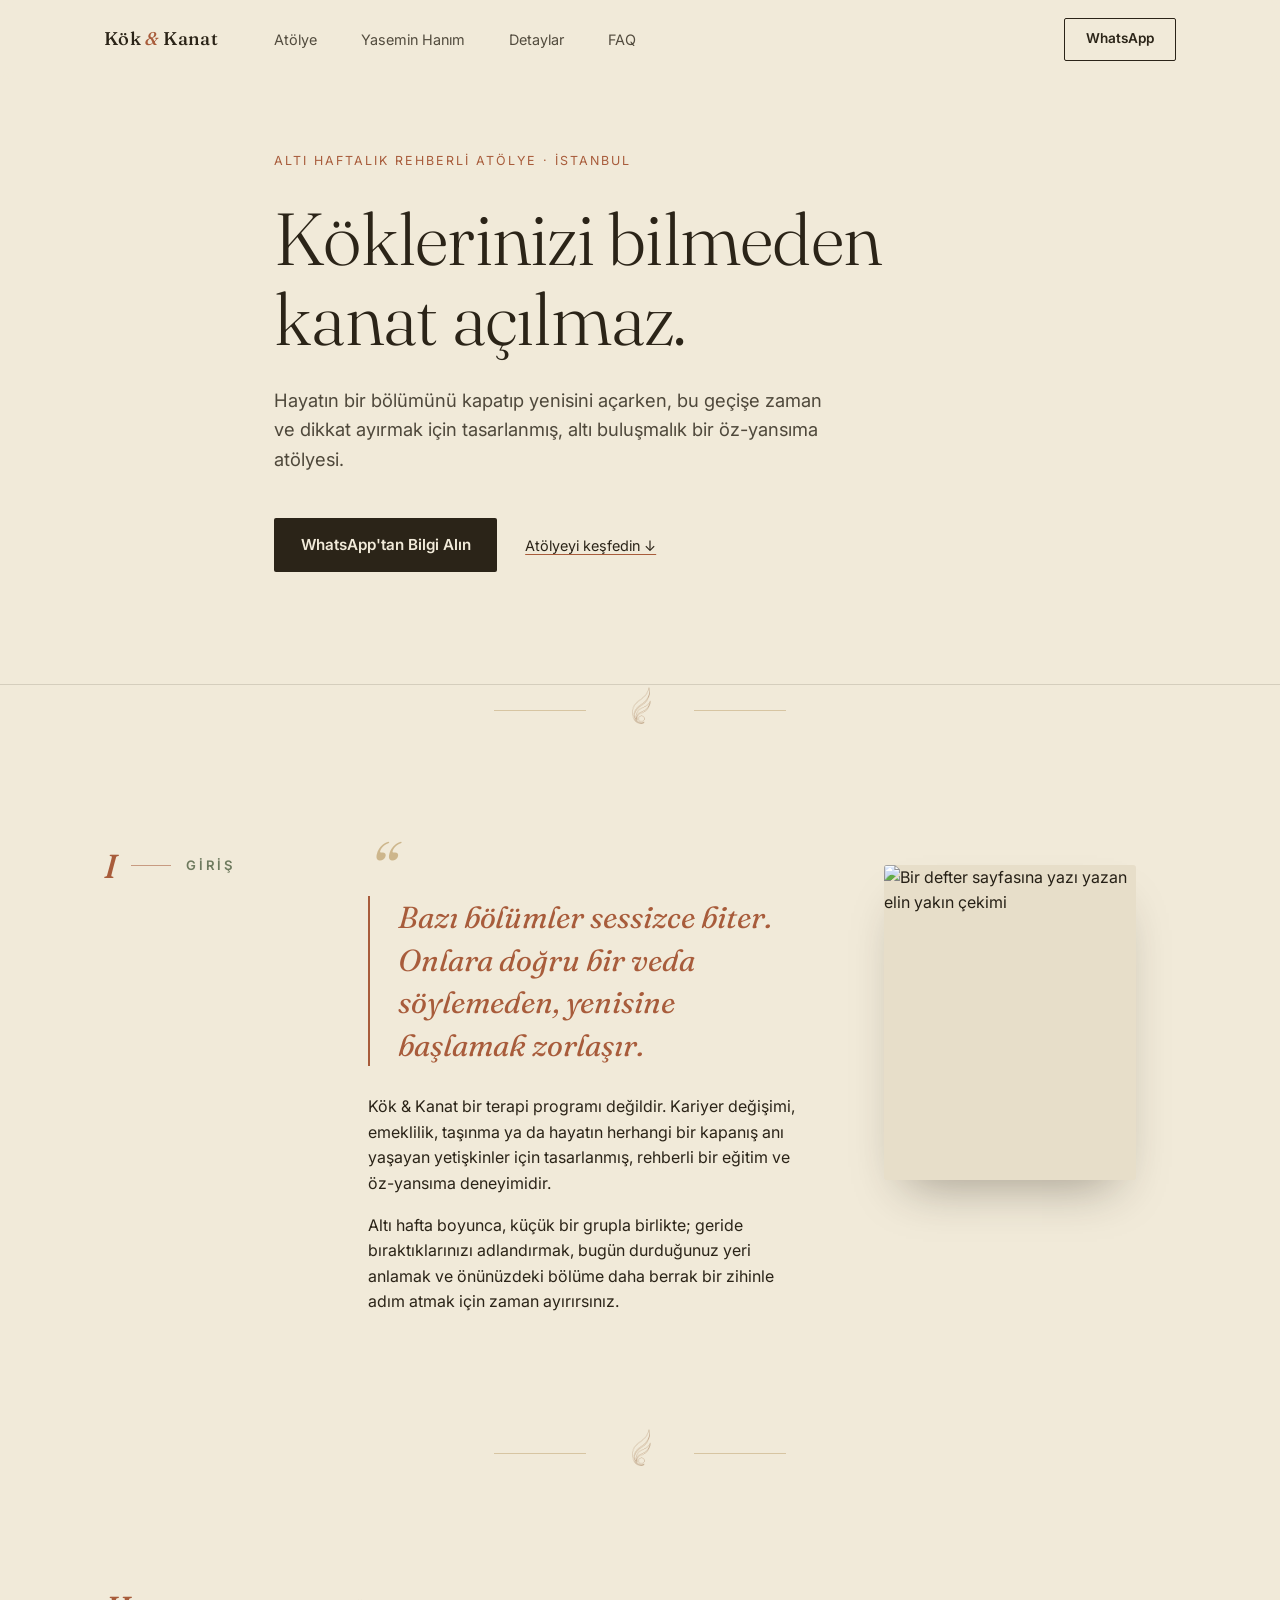
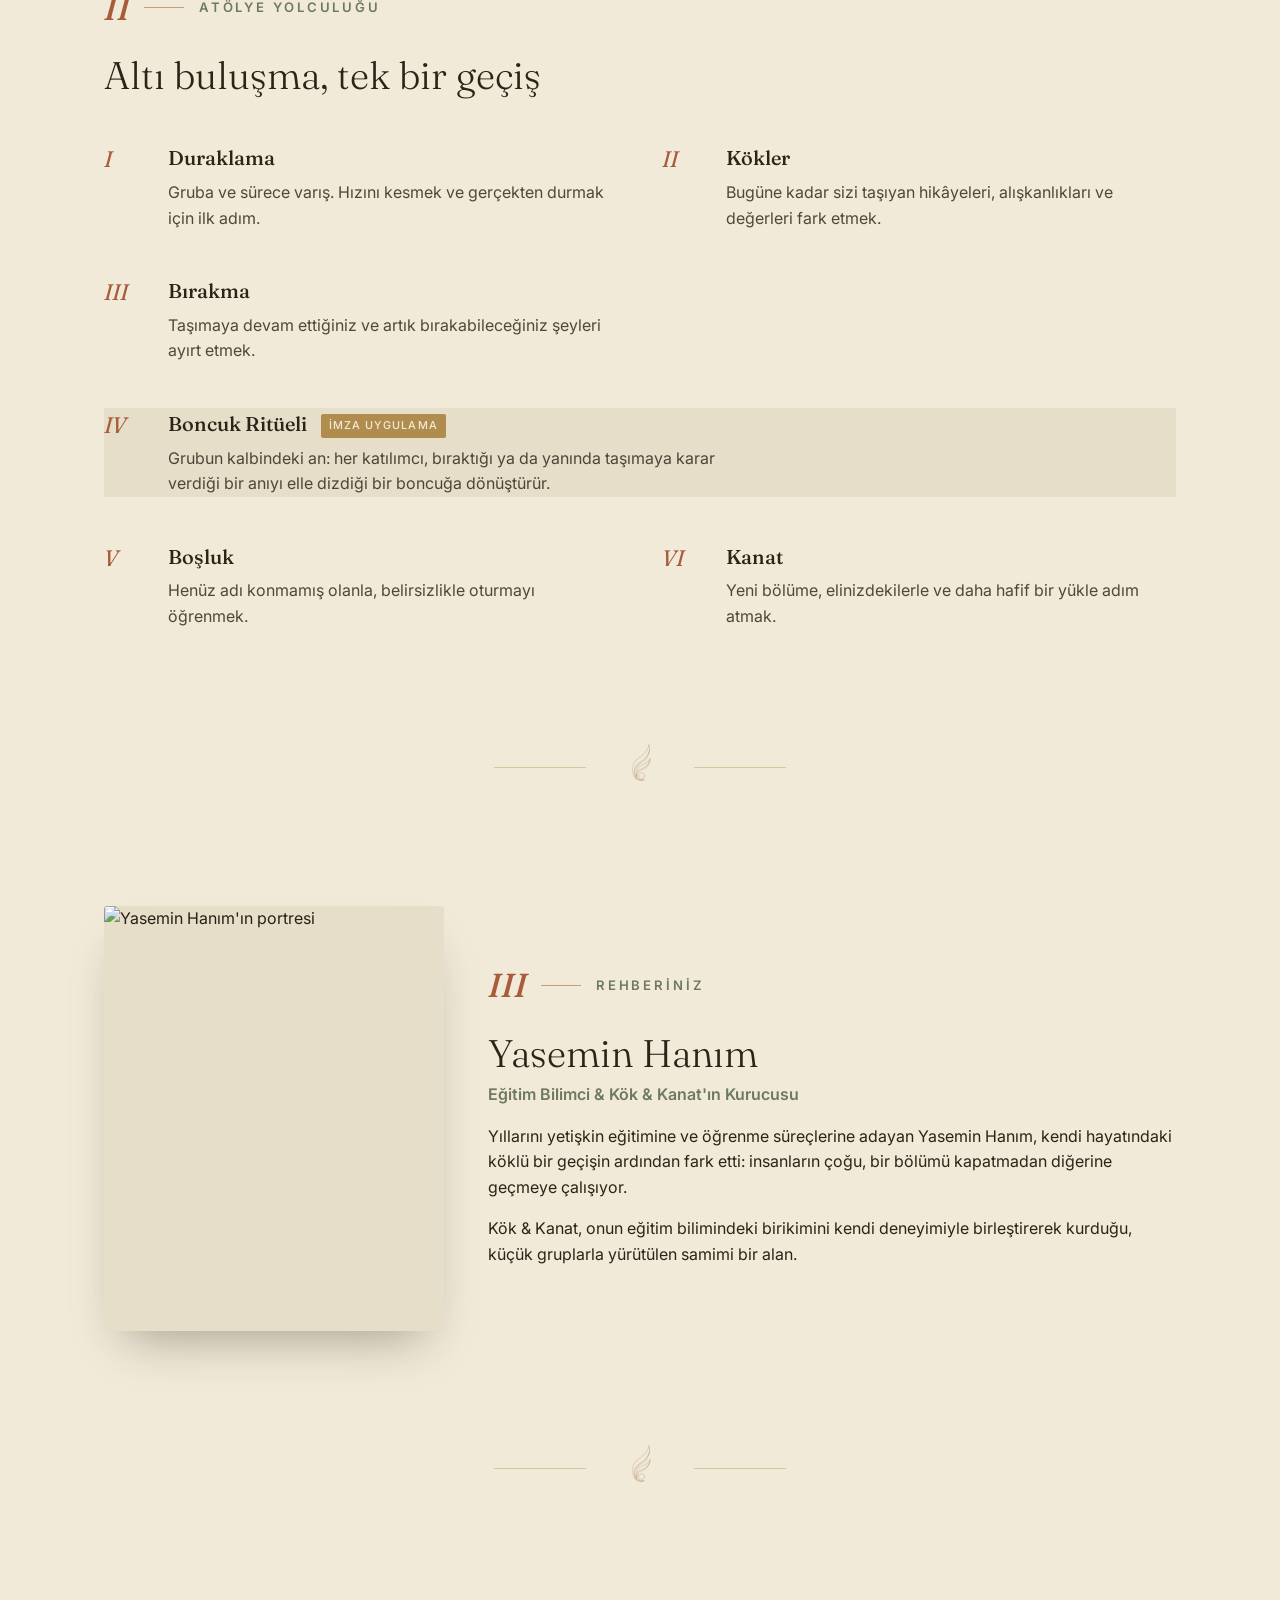
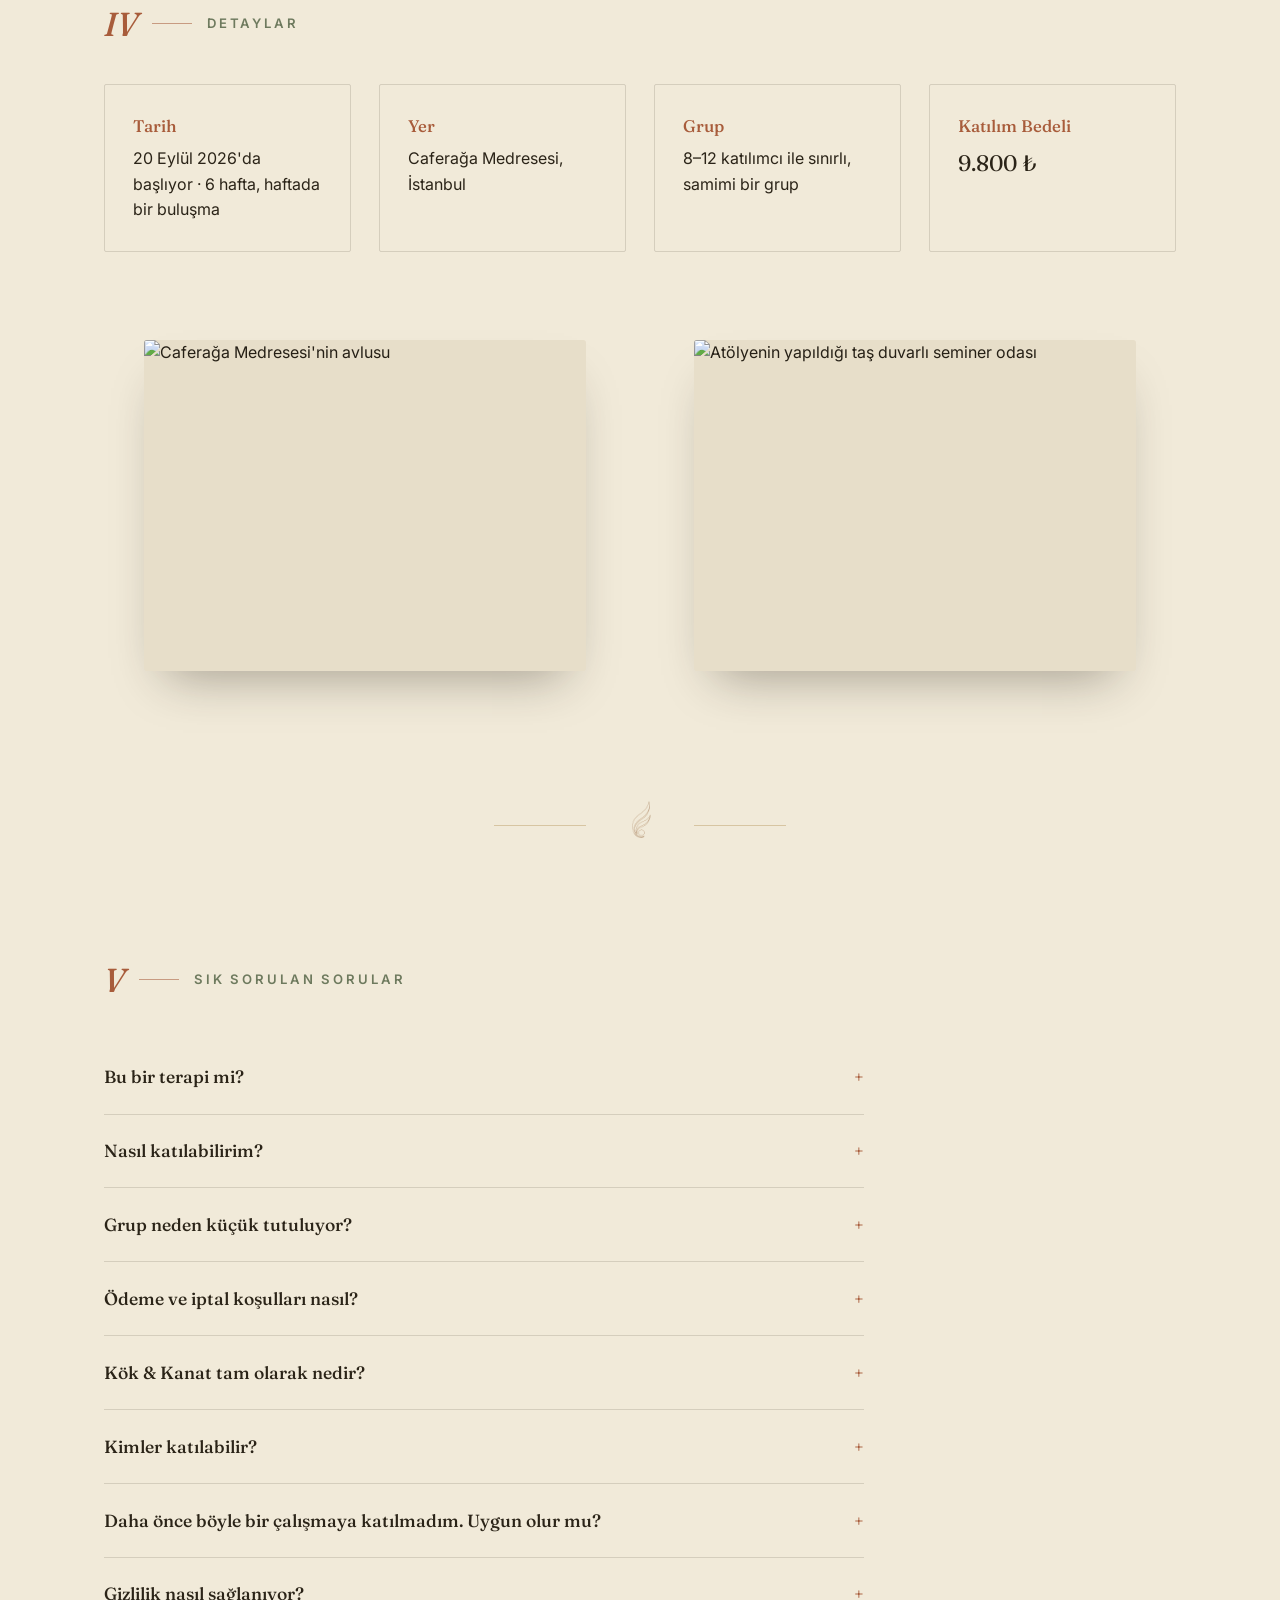
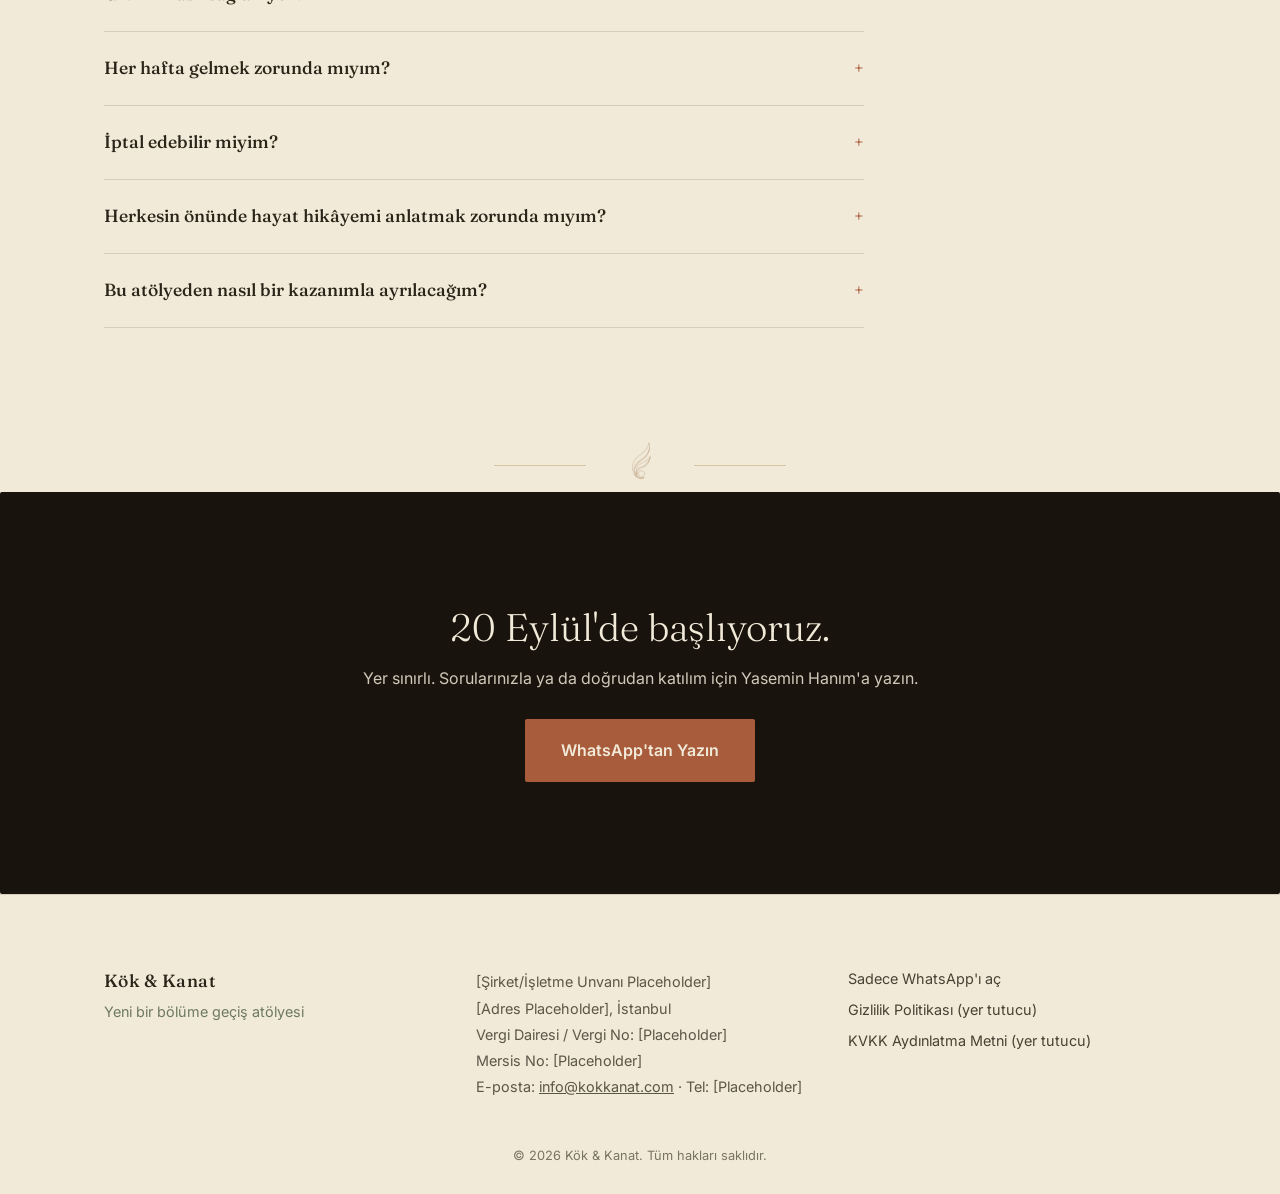
==== commit e9f7d427: "Update Index.html" ====
--- a/Index.html
+++ b/Index.html
@@ -226,26 +226,17 @@
 .ornament-icon { flex-shrink: 0; width: 52px; height: 52px; opacity: 0.95; object-fit: contain; }
 
 /* Photo frame — passepartout mat, unified warm duotone, hover zoom + caption reveal */
-.photo-frame {
-  background: var(--color-paper);
-  padding: 14px 14px 26px;
-  box-shadow: 0 26px 50px -24px rgba(43, 36, 24, 0.45);
-  border-radius: 2px;
-}
+.photo-frame { border-radius: 3px; }
 .photo-frame-inner {
-  position: relative; overflow: hidden; border-radius: 1px; background: var(--color-paper-alt);
+  position: relative; overflow: hidden; border-radius: 3px; background: var(--color-paper-alt);
+  box-shadow: 0 26px 48px -22px rgba(43, 36, 24, 0.4);
 }
 .photo-frame-inner.aspect-portrait { aspect-ratio: 4 / 5; }
 .photo-frame-inner.aspect-landscape { aspect-ratio: 4 / 3; }
 .photo-frame-inner img {
   display: block; width: 100%; height: 100%; object-fit: cover;
-  filter: grayscale(100%) contrast(1.1) brightness(1.03);
+  filter: saturate(0.82) contrast(1.04);
   transition: transform 0.8s var(--ease);
-}
-.photo-frame-inner::before {
-  content: ''; position: absolute; inset: 0; z-index: 1; pointer-events: none;
-  background: linear-gradient(150deg, var(--color-ink) 0%, var(--color-clay) 55%, var(--color-gold) 100%);
-  mix-blend-mode: color; opacity: 0.92;
 }
 .photo-frame:hover .photo-frame-inner img,
 .photo-frame:focus-within .photo-frame-inner img { transform: scale(1.06); }
@@ -360,9 +351,14 @@
 .faq-item p { margin-top: 0.6rem; color: rgba(43, 36, 24, 0.82); max-width: 60ch; }
 
 /* Final CTA */
-.final-cta { text-align: center; background: var(--color-ink); color: var(--color-paper); border-radius: var(--radius); }
+.final-cta {
+  text-align: center; color: var(--color-paper); border-radius: var(--radius);
+  background-image: linear-gradient(rgba(20, 16, 10, 0.82), rgba(20, 16, 10, 0.82)), url('kapanis-arka-plan.jpg');
+  background-size: cover; background-position: 65% 60%; background-color: var(--color-ink);
+  padding: var(--space-6) var(--space-3);
+}
 .final-cta .section-title { color: var(--color-paper); margin: 0 auto var(--space-2); }
-.final-cta p { color: rgba(241, 234, 217, 0.78); margin-bottom: var(--space-3); }
+.final-cta p { color: rgba(241, 234, 217, 0.85); margin-bottom: var(--space-3); }
 .final-cta .btn-primary { background: var(--color-clay); color: var(--color-paper); }
 .final-cta .btn-primary:hover { background: var(--color-gold); }
 
@@ -526,6 +522,7 @@
       <div class="about-media photo-frame">
         <div class="photo-frame-inner aspect-portrait">
           <img src="yasemin.jpg" alt="Yasemin Hanım'ın portresi" loading="lazy">
+          <figcaption>Yasemin Bulut<br>Eğitim Bilimci &amp; Kök &amp; Kanat'ın Kurucusu</figcaption>
         </div>
       </div>
       <div class="about-copy">
@@ -775,717 +772,4 @@
 })();
 </script>
 </body>
-</html>  --color-paper: #F1EAD9;
-  --color-paper-alt: #E7DEC9;
-  --color-ink: #2B2418;
-  --color-clay: #A85C3B;
-  --color-sage: #6E7A5E;
-  --color-gold: #B08D4F;
-  --color-line: rgba(43, 36, 24, 0.14);
-
-  --font-display: 'Fraunces', Georgia, 'Times New Roman', serif;
-  --font-body: 'Inter', -apple-system, BlinkMacSystemFont, 'Segoe UI', sans-serif;
-
-  --wrap-width: 1120px;
-  --space-1: 0.5rem;
-  --space-2: 1rem;
-  --space-3: 1.75rem;
-  --space-4: 2.75rem;
-  --space-5: 4.5rem;
-  --space-6: 7rem;
-
-  --radius: 2px;
-  --ease: cubic-bezier(0.22, 1, 0.36, 1);
-}
-
-*, *::before, *::after { box-sizing: border-box; }
-html { scroll-behavior: smooth; }
-@media (prefers-reduced-motion: reduce) {
-  html { scroll-behavior: auto; }
-  *, *::before, *::after { animation-duration: 0.01ms !important; transition-duration: 0.01ms !important; }
-}
-
-body {
-  margin: 0;
-  background: var(--color-paper);
-  color: var(--color-ink);
-  font-family: var(--font-body);
-  font-size: 16px;
-  line-height: 1.6;
-  -webkit-font-smoothing: antialiased;
-}
-
-img, svg.media { max-width: 100%; display: block; height: auto; }
-a { color: inherit; }
-ul, ol { margin: 0; padding: 0; list-style: none; }
-h1, h2, h3, p { margin: 0; }
-
-.wrap {
-  max-width: var(--wrap-width);
-  margin: 0 auto;
-  padding: 0 1.5rem;
-}
-
-.skip-link {
-  position: absolute;
-  left: -9999px;
-  top: 0;
-  background: var(--color-ink);
-  color: var(--color-paper);
-  padding: 0.75rem 1.25rem;
-  z-index: 100;
-}
-.skip-link:focus { left: 1rem; top: 1rem; }
-
-:focus-visible {
-  outline: 2px solid var(--color-clay);
-  outline-offset: 3px;
-}
-
-/* Header */
-.site-header {
-  position: sticky;
-  top: 0;
-  z-index: 50;
-  background: rgba(241, 234, 217, 0.9);
-  backdrop-filter: blur(6px);
-  border-bottom: 1px solid transparent;
-  transition: border-color 0.3s var(--ease);
-}
-.site-header.is-scrolled { border-bottom-color: var(--color-line); }
-
-.header-inner {
-  display: flex;
-  align-items: center;
-  gap: var(--space-3);
-  padding-top: 1.1rem;
-  padding-bottom: 1.1rem;
-}
-
-.logo {
-  font-family: var(--font-display);
-  font-weight: 500;
-  font-size: 1.15rem;
-  letter-spacing: 0.02em;
-  text-decoration: none;
-  white-space: nowrap;
-}
-.logo-amp { color: var(--color-clay); font-style: italic; }
-
-.main-nav { display: none; gap: var(--space-4); margin-left: var(--space-3); font-size: 0.9rem; }
-.main-nav a { text-decoration: none; opacity: 0.8; }
-.main-nav a:hover { opacity: 1; }
-
-.header-cta { display: none; margin-left: auto; white-space: nowrap; }
-
-.nav-toggle {
-  margin-left: auto;
-  width: 36px; height: 28px;
-  background: none; border: none;
-  display: flex; flex-direction: column; justify-content: space-between;
-  cursor: pointer; padding: 2px;
-}
-.nav-toggle span {
-  display: block; height: 2px; background: var(--color-ink); border-radius: 2px;
-  transition: transform 0.25s var(--ease), opacity 0.25s var(--ease);
-}
-.nav-toggle[aria-expanded="true"] span:nth-child(1) { transform: translateY(13px) rotate(45deg); }
-.nav-toggle[aria-expanded="true"] span:nth-child(2) { opacity: 0; }
-.nav-toggle[aria-expanded="true"] span:nth-child(3) { transform: translateY(-13px) rotate(-45deg); }
-
-.mobile-nav {
-  display: flex; flex-direction: column; gap: var(--space-2);
-  padding: 0 1.5rem; max-height: 0; overflow: hidden;
-  transition: max-height 0.35s var(--ease), padding 0.35s var(--ease);
-}
-.mobile-nav.is-open { max-height: 320px; padding: 0 1.5rem var(--space-3); }
-.mobile-nav a { text-decoration: none; padding: 0.4rem 0; }
-
-@media (min-width: 900px) {
-  .main-nav { display: flex; }
-  .header-cta { display: inline-flex; }
-  .nav-toggle { display: none; }
-  .mobile-nav { display: none; }
-}
-
-/* Buttons */
-.btn {
-  display: inline-flex; align-items: center; justify-content: center; gap: 0.5rem;
-  padding: 0.85rem 1.6rem; border-radius: var(--radius);
-  font-family: var(--font-body); font-weight: 600; font-size: 0.95rem;
-  text-decoration: none; border: 1px solid transparent;
-  transition: transform 0.2s var(--ease), background-color 0.2s var(--ease), color 0.2s var(--ease);
-}
-.btn-primary { background: var(--color-ink); color: var(--color-paper); }
-.btn-primary:hover { background: var(--color-clay); }
-.btn-ghost {
-  background: transparent; border-color: var(--color-ink); color: var(--color-ink);
-  padding: 0.6rem 1.3rem; font-size: 0.85rem;
-}
-.btn-ghost:hover { background: var(--color-ink); color: var(--color-paper); }
-.btn-large { padding: 1.1rem 2.2rem; font-size: 1rem; }
-.btn-link {
-  font-size: 0.9rem; text-decoration: underline; text-underline-offset: 3px;
-  text-decoration-color: var(--color-clay);
-}
-
-/* Section rhythm */
-.section {
-  padding: var(--space-6) 0;
-  opacity: 0; transform: translateY(16px);
-  transition: opacity 0.7s var(--ease), transform 0.7s var(--ease);
-}
-.section.is-visible { opacity: 1; transform: none; }
-
-.section-label {
-  display: flex; align-items: center; gap: 0.9rem;
-  margin-bottom: var(--space-3);
-}
-.section-num {
-  font-family: var(--font-display); font-style: italic; font-weight: 500;
-  font-size: clamp(1.6rem, 2.6vw, 2.1rem); color: var(--color-clay); line-height: 1;
-}
-.section-label-line {
-  flex: 0 0 2.5rem; height: 1px; background: var(--color-clay); opacity: 0.55;
-}
-.section-label-text {
-  font-family: var(--font-body); font-size: 0.82rem; font-weight: 600; letter-spacing: 0.22em;
-  text-transform: uppercase; color: var(--color-sage);
-}
-
-.section-title {
-  font-family: var(--font-display); font-weight: 300;
-  font-size: clamp(1.75rem, 3vw, 2.6rem); line-height: 1.2; max-width: 20ch;
-}
-
-/* Ornamental dividers between sections — echoes the root/wing mark */
-.ornament {
-  display: flex; align-items: center; justify-content: center; gap: var(--space-3);
-  max-width: 340px; margin: 0 auto; padding: 0 1.5rem; color: var(--color-gold);
-}
-.ornament-line { flex: 1; height: 1px; background: currentColor; opacity: 0.4; }
-.ornament-icon { flex-shrink: 0; width: 52px; height: 52px; opacity: 0.95; object-fit: contain; }
-
-/* Corner-bracket frame used on the portrait image */
-.corner-frame { position: relative; }
-.corner-frame::before, .corner-frame::after,
-.corner-frame > .corner-tr, .corner-frame > .corner-bl {
-  content: ''; position: absolute; width: 26px; height: 26px; border: 1px solid var(--color-gold);
-}
-.corner-frame::before { top: -10px; left: -10px; border-right: none; border-bottom: none; }
-.corner-frame::after { bottom: -10px; right: -10px; border-left: none; border-top: none; }
-
-/* Oversized decorative quotation mark beside the pull-quote */
-.quote-mark {
-  font-family: var(--font-display); font-style: italic; color: var(--color-gold);
-  font-size: 4.5rem; line-height: 0.6; opacity: 0.55; display: block; margin-bottom: 0.25rem;
-}
-
-/* Hero */
-.hero { padding: var(--space-5) 0 var(--space-6); border-bottom: 1px solid var(--color-line); }
-.hero-grid { max-width: 780px; }
-.eyebrow {
-  font-size: 0.78rem; letter-spacing: 0.16em; text-transform: uppercase;
-  color: var(--color-clay); margin-bottom: var(--space-3);
-}
-.hero-title {
-  font-family: var(--font-display); font-weight: 300;
-  font-size: clamp(2.6rem, 6vw, 4.6rem); line-height: 1.08; letter-spacing: -0.01em;
-}
-.hero-lede { margin-top: var(--space-3); font-size: 1.15rem; max-width: 46ch; color: rgba(43, 36, 24, 0.82); }
-.hero-actions { margin-top: var(--space-4); display: flex; align-items: center; gap: var(--space-3); flex-wrap: wrap; }
-
-/* Intro */
-.intro-grid { display: grid; gap: var(--space-4); }
-.pull-quote {
-  font-family: var(--font-display); font-style: italic; font-weight: 400;
-  font-size: clamp(1.4rem, 2.6vw, 1.9rem); line-height: 1.4; color: var(--color-clay);
-  border-left: 2px solid var(--color-clay); padding-left: var(--space-3); margin-bottom: var(--space-3);
-}
-.intro-copy p + p { margin-top: var(--space-2); }
-.intro-body { display: grid; gap: var(--space-4); }
-.intro-image { margin: 0; }
-.intro-image svg, .intro-image img { border-radius: var(--radius); width: 100%; height: auto; object-fit: cover; }
-.intro-image figcaption {
-  margin-top: 0.6rem; font-size: 0.85rem; font-style: italic; color: var(--color-sage);
-}
-@media (min-width: 900px) { .intro-grid { grid-template-columns: 220px 1fr; align-items: start; } }
-@media (min-width: 700px) { .intro-body { grid-template-columns: 1.3fr 1fr; align-items: start; } }
-
-/* Who list */
-.who-list { margin-top: var(--space-4); display: grid; gap: var(--space-2) var(--space-4); }
-.who-list li { padding: var(--space-2) 0; border-bottom: 1px solid var(--color-line); font-size: 1.05rem; }
-@media (min-width: 700px) { .who-list { grid-template-columns: 1fr 1fr; } }
-
-/* Journey / stations */
-.stations { margin-top: var(--space-4); display: grid; gap: var(--space-3); }
-.station {
-  padding: var(--space-3) 0; border-top: 1px solid var(--color-line);
-  display: grid; grid-template-columns: 3rem 1fr; gap: var(--space-2);
-  opacity: 0; transform: translateY(12px);
-  transition: opacity 0.6s var(--ease), transform 0.6s var(--ease);
-}
-.station.is-visible { opacity: 1; transform: none; }
-.station-no { font-family: var(--font-display); font-style: italic; font-size: 1.4rem; color: var(--color-clay); }
-.station h3 { font-family: var(--font-display); font-size: 1.25rem; font-weight: 500; margin-bottom: 0.35rem; }
-.station p { max-width: 60ch; color: rgba(43, 36, 24, 0.82); }
-.station-signature {
-  background: var(--color-paper-alt); margin: 0 calc(var(--space-3) * -1);
-  padding: var(--space-3); border-top-color: var(--color-gold);
-}
-.signature-tag {
-  display: inline-block; font-family: var(--font-body); font-size: 0.68rem;
-  letter-spacing: 0.1em; text-transform: uppercase; background: var(--color-gold);
-  color: var(--color-paper); padding: 0.2rem 0.5rem; border-radius: var(--radius);
-  vertical-align: middle; margin-left: 0.6rem;
-}
-@media (min-width: 700px) {
-  .stations { grid-template-columns: 1fr 1fr; gap: var(--space-4) var(--space-4); }
-  .station { border-top: none; padding: 0; }
-  .station-signature { grid-column: 1 / -1; margin: 0; }
-}
-
-/* About Yasemin */
-.about-grid { display: grid; gap: var(--space-4); align-items: center; }
-.about-media svg, .about-media img { border-radius: var(--radius); width: 100%; height: auto; }
-.about-title { color: var(--color-sage); font-weight: 600; margin: 0.4rem 0 var(--space-2); }
-.about-copy p + p { margin-top: var(--space-2); }
-@media (min-width: 800px) { .about-grid { grid-template-columns: 340px 1fr; } }
-
-/* Details + price */
-.details-grid { margin-top: var(--space-4); display: grid; gap: var(--space-3); }
-.detail-item { padding: var(--space-3); border: 1px solid var(--color-line); border-radius: var(--radius); }
-.detail-item h3 {
-  font-family: var(--font-display); font-size: 1.05rem; font-weight: 500;
-  margin-bottom: 0.4rem; color: var(--color-clay);
-}
-.price { font-size: 1.4rem; font-family: var(--font-display); }
-@media (min-width: 700px) { .details-grid { grid-template-columns: repeat(4, 1fr); } }
-
-.venue-gallery { margin-top: var(--space-5); display: grid; gap: var(--space-3); }
-.venue-photo { margin: 0; }
-.venue-photo svg, .venue-photo img { border-radius: var(--radius); width: 100%; height: auto; object-fit: cover; aspect-ratio: 4 / 3; }
-.venue-photo figcaption { margin-top: 0.6rem; font-size: 0.85rem; font-style: italic; color: var(--color-sage); }
-@media (min-width: 700px) { .venue-gallery { grid-template-columns: 1fr 1fr; } }
-
-/* FAQ */
-.faq-list { margin-top: var(--space-4); max-width: 760px; }
-.faq-item { border-bottom: 1px solid var(--color-line); padding: var(--space-2) 0; }
-.faq-item summary {
-  cursor: pointer; font-family: var(--font-display); font-size: 1.1rem;
-  font-weight: 500; padding: 0.4rem 0; list-style: none;
-}
-.faq-item summary::-webkit-details-marker { display: none; }
-.faq-item summary::after { content: '+'; float: right; color: var(--color-clay); }
-.faq-item[open] summary::after { content: '–'; }
-.faq-item p { margin-top: 0.6rem; color: rgba(43, 36, 24, 0.82); max-width: 60ch; }
-
-/* Final CTA */
-.final-cta { text-align: center; background: var(--color-ink); color: var(--color-paper); border-radius: var(--radius); }
-.final-cta .section-title { color: var(--color-paper); margin: 0 auto var(--space-2); }
-.final-cta p { color: rgba(241, 234, 217, 0.78); margin-bottom: var(--space-3); }
-.final-cta .btn-primary { background: var(--color-clay); color: var(--color-paper); }
-.final-cta .btn-primary:hover { background: var(--color-gold); }
-
-/* Footer */
-.site-footer { border-top: 1px solid var(--color-line); padding: var(--space-5) 0 var(--space-3); font-size: 0.9rem; }
-.footer-grid { display: grid; gap: var(--space-4); }
-.footer-logo { font-size: 1.1rem; margin-bottom: 0.3rem; }
-.footer-note { color: var(--color-sage); }
-.footer-legal p { margin: 0.2rem 0; color: rgba(43, 36, 24, 0.75); }
-.footer-links { display: flex; flex-direction: column; gap: 0.5rem; }
-.footer-links a { text-decoration: none; opacity: 0.85; }
-.footer-links a:hover { opacity: 1; text-decoration: underline; }
-.footer-copy { text-align: center; margin-top: var(--space-4); color: rgba(43, 36, 24, 0.6); font-size: 0.8rem; }
-@media (min-width: 800px) { .footer-grid { grid-template-columns: 1fr 1fr 1fr; } }
-
-/* Mobile sticky CTA */
-.mobile-sticky-cta {
-  position: fixed; left: 1rem; right: 1rem; bottom: 1rem; z-index: 60; text-align: center;
-  background: var(--color-ink); color: var(--color-paper); padding: 0.9rem; border-radius: var(--radius);
-  text-decoration: none; font-weight: 600; box-shadow: 0 8px 24px rgba(43, 36, 24, 0.25);
-}
-@media (min-width: 900px) { .mobile-sticky-cta { display: none; } }
-</style>
-</head>
-<body>
-
-<a class="skip-link" href="#ana-icerik">İçeriğe geç</a>
-
-<header class="site-header" data-header>
-  <div class="wrap header-inner">
-    <a href="#" class="logo">Kök <span class="logo-amp">&amp;</span> Kanat</a>
-    <nav class="main-nav" aria-label="Ana menü">
-      <a href="#atolye">Atölye</a>
-      <a href="#yasemin">Yasemin Hanım</a>
-      <a href="#detaylar">Detaylar</a>
-      <a href="#faq">FAQ</a>
-    </nav>
-    <a class="btn btn-ghost header-cta" data-wa="a" href="#">WhatsApp</a>
-    <button class="nav-toggle" data-nav-toggle aria-expanded="false" aria-controls="mobile-nav" aria-label="Menüyü aç">
-      <span></span><span></span><span></span>
-    </button>
-  </div>
-  <nav id="mobile-nav" class="mobile-nav" data-mobile-nav aria-label="Mobil menü">
-    <a href="#atolye">Atölye</a>
-    <a href="#yasemin">Yasemin Hanım</a>
-    <a href="#detaylar">Detaylar</a>
-    <a href="#faq">FAQ</a>
-    <a class="btn btn-primary" data-wa="a" href="#">WhatsApp'tan Yazın</a>
-  </nav>
-</header>
-
-<main id="ana-icerik">
-
-  <!-- HERO -->
-  <section class="hero">
-    <div class="wrap hero-grid">
-      <p class="eyebrow">Altı Haftalık Rehberli Atölye · İstanbul</p>
-      <h1 class="hero-title">Köklerinizi bilmeden<br>kanat açılmaz.</h1>
-      <p class="hero-lede">Hayatın bir bölümünü kapatıp yenisini açarken, bu geçişe zaman ve dikkat ayırmak için tasarlanmış, altı buluşmalık bir öz-yansıma atölyesi.</p>
-      <div class="hero-actions">
-        <a class="btn btn-primary" data-wa="a" href="#">WhatsApp'tan Bilgi Alın</a>
-        <a class="btn-link" href="#atolye">Atölyeyi keşfedin ↓</a>
-      </div>
-    </div>
-  </section>
-
-  <div class="ornament" aria-hidden="true">
-    <span class="ornament-line"></span>
-    <img class="ornament-icon" src="logo-outline.png" alt="" loading="lazy">
-    <span class="ornament-line"></span>
-  </div>
-
-  <!-- INTRO -->
-  <section class="section intro" id="giris">
-    <div class="wrap intro-grid">
-      <p class="section-label"><span class="section-num">I</span><span class="section-label-line" aria-hidden="true"></span><span class="section-label-text">Giriş</span></p>
-      <div class="intro-body">
-        <div class="intro-copy">
-          <span class="quote-mark" aria-hidden="true">&ldquo;</span>
-          <p class="pull-quote">Bazı bölümler sessizce biter. Onlara doğru bir veda söylemeden, yenisine başlamak zorlaşır.</p>
-          <p>Kök &amp; Kanat bir terapi programı değildir. Kariyer değişimi, emeklilik, taşınma ya da hayatın herhangi bir kapanış anı yaşayan yetişkinler için tasarlanmış, rehberli bir eğitim ve öz-yansıma deneyimidir.</p>
-          <p>Altı hafta boyunca, küçük bir grupla birlikte; geride bıraktıklarınızı adlandırmak, bugün durduğunuz yeri anlamak ve önünüzdeki bölüme daha berrak bir zihinle adım atmak için zaman ayırırsınız.</p>
-        </div>
-        <figure class="intro-image corner-frame">
-          <img src="gunluk-yakin-cekim.jpg" alt="Bir defter sayfasına yazı yazan elin yakın çekimi" loading="lazy">
-          <figcaption>Bir defter sayfasına, o hafta taşıdıklarınızı yazdığınız an.</figcaption>
-        </figure>
-      </div>
-    </div>
-  </section>
-
-  <div class="ornament" aria-hidden="true">
-    <span class="ornament-line"></span>
-    <img class="ornament-icon" src="logo-outline.png" alt="" loading="lazy">
-    <span class="ornament-line"></span>
-  </div>
-
-  <!-- JOURNEY -->
-  <section class="section journey" id="atolye">
-    <div class="wrap">
-      <p class="section-label"><span class="section-num">II</span><span class="section-label-line" aria-hidden="true"></span><span class="section-label-text">Atölye Yolculuğu</span></p>
-      <h2 class="section-title">Altı buluşma, tek bir geçiş</h2>
-      <ol class="stations">
-        <li class="station">
-          <span class="station-no">I</span>
-          <div>
-            <h3>Duraklama</h3>
-            <p>Gruba ve sürece varış. Hızını kesmek ve gerçekten durmak için ilk adım.</p>
-          </div>
-        </li>
-        <li class="station">
-          <span class="station-no">II</span>
-          <div>
-            <h3>Kökler</h3>
-            <p>Bugüne kadar sizi taşıyan hikâyeleri, alışkanlıkları ve değerleri fark etmek.</p>
-          </div>
-        </li>
-        <li class="station">
-          <span class="station-no">III</span>
-          <div>
-            <h3>Bırakma</h3>
-            <p>Taşımaya devam ettiğiniz ve artık bırakabileceğiniz şeyleri ayırt etmek.</p>
-          </div>
-        </li>
-        <li class="station station-signature">
-          <span class="station-no">IV</span>
-          <div>
-            <h3>Boncuk Ritüeli <span class="signature-tag">İmza Uygulama</span></h3>
-            <p>Grubun kalbindeki an: her katılımcı, bıraktığı ya da yanında taşımaya karar verdiği bir anıyı elle dizdiği bir boncuğa dönüştürür.</p>
-          </div>
-        </li>
-        <li class="station">
-          <span class="station-no">V</span>
-          <div>
-            <h3>Boşluk</h3>
-            <p>Henüz adı konmamış olanla, belirsizlikle oturmayı öğrenmek.</p>
-          </div>
-        </li>
-        <li class="station">
-          <span class="station-no">VI</span>
-          <div>
-            <h3>Kanat</h3>
-            <p>Yeni bölüme, elinizdekilerle ve daha hafif bir yükle adım atmak.</p>
-          </div>
-        </li>
-      </ol>
-    </div>
-  </section>
-
-  <div class="ornament" aria-hidden="true">
-    <span class="ornament-line"></span>
-    <img class="ornament-icon" src="logo-outline.png" alt="" loading="lazy">
-    <span class="ornament-line"></span>
-  </div>
-
-  <!-- ABOUT YASEMIN -->
-  <section class="section about" id="yasemin">
-    <div class="wrap about-grid">
-      <div class="about-media corner-frame">
-        <img src="yasemin.jpg" alt="Yasemin Hanım'ın portresi" loading="lazy">
-      </div>
-      <div class="about-copy">
-        <p class="section-label"><span class="section-num">III</span><span class="section-label-line" aria-hidden="true"></span><span class="section-label-text">Rehberiniz</span></p>
-        <h2 class="section-title">Yasemin Hanım</h2>
-        <p class="about-title">Eğitim Bilimci &amp; Kök &amp; Kanat'ın Kurucusu</p>
-        <p>Yıllarını yetişkin eğitimine ve öğrenme süreçlerine adayan Yasemin Hanım, kendi hayatındaki köklü bir geçişin ardından fark etti: insanların çoğu, bir bölümü kapatmadan diğerine geçmeye çalışıyor.</p>
-        <p>Kök &amp; Kanat, onun eğitim bilimindeki birikimini kendi deneyimiyle birleştirerek kurduğu, küçük gruplarla yürütülen samimi bir alan.</p>
-      </div>
-    </div>
-  </section>
-
-  <div class="ornament" aria-hidden="true">
-    <span class="ornament-line"></span>
-    <img class="ornament-icon" src="logo-outline.png" alt="" loading="lazy">
-    <span class="ornament-line"></span>
-  </div>
-
-  <!-- DETAILS -->
-  <section class="section details" id="detaylar">
-    <div class="wrap">
-      <p class="section-label"><span class="section-num">IV</span><span class="section-label-line" aria-hidden="true"></span><span class="section-label-text">Detaylar</span></p>
-      <div class="details-grid">
-        <div class="detail-item">
-          <h3>Tarih</h3>
-          <p>20 Eylül 2026'da başlıyor · 6 hafta, haftada bir buluşma</p>
-        </div>
-        <div class="detail-item">
-          <h3>Yer</h3>
-          <p>Caferağa Medresesi, İstanbul</p>
-        </div>
-        <div class="detail-item">
-          <h3>Grup</h3>
-          <p>8–12 katılımcı ile sınırlı, samimi bir grup</p>
-        </div>
-        <div class="detail-item">
-          <h3>Katılım Bedeli</h3>
-          <p><span class="price"><!-- PLACEHOLDER: fiyatı güncelleyin -->9.800 ₺</span></p>
-        </div>
-      </div>
-
-      <div class="venue-gallery">
-        <figure class="venue-photo corner-frame">
-          <img src="mekan-avlu.jpg" alt="Caferağa Medresesi'nin avlusu" loading="lazy">
-          <figcaption>Caferağa Medresesi'nin tarihi avlusu</figcaption>
-        </figure>
-        <figure class="venue-photo corner-frame">
-          <img src="mekan-seminer-odasi.jpg" alt="Atölyenin yapıldığı taş duvarlı seminer odası" loading="lazy">
-          <figcaption>Buluşmaların yapıldığı taş duvarlı seminer odası</figcaption>
-        </figure>
-      </div>
-    </div>
-  </section>
-
-  <div class="ornament" aria-hidden="true">
-    <span class="ornament-line"></span>
-    <img class="ornament-icon" src="logo-outline.png" alt="" loading="lazy">
-    <span class="ornament-line"></span>
-  </div>
-
-  <!-- FAQ -->
-  <section class="section faq" id="faq">
-    <div class="wrap">
-      <p class="section-label"><span class="section-num">V</span><span class="section-label-line" aria-hidden="true"></span><span class="section-label-text">Sık Sorulan Sorular</span></p>
-      <div class="faq-list">
-        <details class="faq-item">
-          <summary>Bu bir terapi mi?</summary>
-          <p>Hayır. Kök &amp; Kanat; eğitim temelli, rehberli ve yapılandırılmış bir öz-yansıma atölyesidir. Katılımcıların yaşam hikâyelerine farklı bir gözle bakmalarını destekler. Terapi veya klinik bir müdahale değildir.</p>
-        </details>
-        <details class="faq-item">
-          <summary>Nasıl katılabilirim?</summary>
-          <p>WhatsApp üzerinden bize yazmanız yeterlidir. Kısa bir ön görüşmenin ardından atölye hakkında sizi bilgilendiriyor, kontenjan durumunu birlikte değerlendiriyor ve kayıt sürecini birlikte tamamlıyoruz.</p>
-        </details>
-        <details class="faq-item">
-          <summary>Grup neden küçük tutuluyor?</summary>
-          <p>Kök &amp; Kanat'ta her katılımcının kendini rahat ifade edebilmesi, duyulabilmesi ve güvenli bir paylaşım ortamı oluşabilmesi için gruplar 8–12 kişiyle sınırlandırılır. Böylece herkes yolculuğun aktif bir parçası olabilir.</p>
-        </details>
-        <details class="faq-item">
-          <summary>Ödeme ve iptal koşulları nasıl?</summary>
-          <p>Kayıt, ön ödeme ile kesinleşir. Kalan ödeme planı ve iptal koşulları kayıt öncesinde sizinle şeffaf şekilde paylaşılır. Böylece sürece başlamadan önce tüm detayları net olarak bilirsiniz.</p>
-        </details>
-        <details class="faq-item">
-          <summary>Kök &amp; Kanat tam olarak nedir?</summary>
-          <p>Kök &amp; Kanat; yaşam hikâyene farklı bir gözle bakmanı sağlayan, eğitim temelli ve rehberli bir öz-yansıma atölyesidir.</p>
-        </details>
-        <details class="faq-item">
-          <summary>Kimler katılabilir?</summary>
-          <p>Kendini daha iyi tanımak, hayatındaki dönüm noktalarını anlamlandırmak ve yeni bir bakış açısı kazanmak isteyen yetişkinler katılabilir.</p>
-        </details>
-        <details class="faq-item">
-          <summary>Daha önce böyle bir çalışmaya katılmadım. Uygun olur mu?</summary>
-          <p>Evet. Atölyeye katılmak için herhangi bir ön bilgi veya deneyim gerekmez.</p>
-        </details>
-        <details class="faq-item">
-          <summary>Gizlilik nasıl sağlanıyor?</summary>
-          <p>Grubun temel ilkelerinden biri gizliliktir. Katılımcılar paylaşılan kişisel bilgilerin grup dışında paylaşılmaması konusunda ortak bir ilke benimser.</p>
-        </details>
-        <details class="faq-item">
-          <summary>Her hafta gelmek zorunda mıyım?</summary>
-          <p>Atölye bir bütün olarak tasarlanmıştır. En yüksek faydayı sağlayabilmek için tüm buluşmalara katılman önerilir.</p>
-        </details>
-        <details class="faq-item">
-          <summary>İptal edebilir miyim?</summary>
-          <p>İptal ve iade koşulları kayıt öncesinde ayrıntılı olarak paylaşılır.</p>
-        </details>
-        <details class="faq-item">
-          <summary>Herkesin önünde hayat hikâyemi anlatmak zorunda mıyım?</summary>
-          <p>Hayır. Paylaşımın sınırlarını her zaman sen belirlersin. Kendini hazır hissettiğin kadarını paylaşman yeterlidir.</p>
-        </details>
-        <details class="faq-item">
-          <summary>Bu atölyeden nasıl bir kazanımla ayrılacağım?</summary>
-          <p>Her katılımcının yolculuğu farklıdır. Ama çoğu kişi; kendini daha iyi tanıma, yaşamındaki önemli dönüm noktalarını fark etme ve geleceğe daha net bir bakışla ilerleme duygusuyla ayrılır.</p>
-        </details>
-      </div>
-    </div>
-  </section>
-
-  <div class="ornament" aria-hidden="true">
-    <span class="ornament-line"></span>
-    <img class="ornament-icon" src="logo-outline.png" alt="" loading="lazy">
-    <span class="ornament-line"></span>
-  </div>
-
-  <!-- FINAL CTA -->
-  <section class="section final-cta">
-    <div class="wrap">
-      <h2 class="section-title">20 Eylül'de başlıyoruz.</h2>
-      <p>Yer sınırlı. Sorularınızla ya da doğrudan katılım için Yasemin Hanım'a yazın.</p>
-      <a class="btn btn-primary btn-large" data-wa="a" href="#">WhatsApp'tan Yazın</a>
-    </div>
-  </section>
-
-</main>
-
-<footer class="site-footer">
-  <div class="wrap footer-grid">
-    <div>
-      <p class="logo footer-logo">Kök &amp; Kanat</p>
-      <p class="footer-note">Yeni bir bölüme geçiş atölyesi</p>
-    </div>
-    <div class="footer-legal">
-      <p>[Şirket/İşletme Unvanı Placeholder]</p>
-      <p>[Adres Placeholder], İstanbul</p>
-      <p>Vergi Dairesi / Vergi No: [Placeholder]</p>
-      <p>Mersis No: [Placeholder]</p>
-      <p>E-posta: <a href="mailto:info@kokkanat.com">info@kokkanat.com</a> · Tel: [Placeholder]</p>
-    </div>
-    <div class="footer-links">
-      <a href="#" data-wa="b">Sadece WhatsApp'ı aç</a>
-      <a href="#">Gizlilik Politikası (yer tutucu)</a>
-      <a href="#">KVKK Aydınlatma Metni (yer tutucu)</a>
-    </div>
-  </div>
-  <p class="footer-copy">© 2026 Kök &amp; Kanat. Tüm hakları saklıdır.</p>
-</footer>
-
-<a class="mobile-sticky-cta" data-wa="a" href="#">WhatsApp'tan Yazın</a>
-
-<script>
-/**
- * Kök & Kanat — Editorial Luxury (single-file demo build)
- * Vanilla JS only. No dependencies, no build step.
- */
-(function () {
-  'use strict';
-
-  /* ---------------------------------------------
-   * WhatsApp configuration
-   * WHATSAPP_NUMBER'ı gerçek işletme numarasıyla
-   * (ülke kodu dahil, sadece rakamlar) değiştirin.
-   * ------------------------------------------- */
-  var WHATSAPP_NUMBER = '905462911590';
-
-  function buildWhatsAppUrl() {
-    return 'https://wa.me/' + WHATSAPP_NUMBER; // önceden yazılmış mesaj yok — sohbet boş açılır
-  }
-
-  function initWhatsAppLinks() {
-    var links = document.querySelectorAll('[data-wa]');
-    links.forEach(function (link) {
-      var variant = link.getAttribute('data-wa') === 'b' ? 'b' : 'a';
-      link.setAttribute('href', buildWhatsAppUrl(variant));
-      link.setAttribute('target', '_blank');
-      link.setAttribute('rel', 'noopener noreferrer');
-    });
-  }
-
-  function initMobileNav() {
-    var toggle = document.querySelector('[data-nav-toggle]');
-    var nav = document.querySelector('[data-mobile-nav]');
-    if (!toggle || !nav) return;
-
-    toggle.addEventListener('click', function () {
-      var isOpen = nav.classList.toggle('is-open');
-      toggle.setAttribute('aria-expanded', String(isOpen));
-    });
-
-    nav.querySelectorAll('a').forEach(function (a) {
-      a.addEventListener('click', function () {
-        nav.classList.remove('is-open');
-        toggle.setAttribute('aria-expanded', 'false');
-      });
-    });
-  }
-
-  function initHeaderScrollState() {
-    var header = document.querySelector('[data-header]');
-    if (!header) return;
-    var onScroll = function () {
-      header.classList.toggle('is-scrolled', window.scrollY > 12);
-    };
-    window.addEventListener('scroll', onScroll, { passive: true });
-    onScroll();
-  }
-
-  function initScrollReveal() {
-    var prefersReduced = window.matchMedia('(prefers-reduced-motion: reduce)').matches;
-    var targets = document.querySelectorAll('.section, .station');
-    if (prefersReduced || !('IntersectionObserver' in window)) {
-      targets.forEach(function (el) { el.classList.add('is-visible'); });
-      return;
-    }
-    var observer = new IntersectionObserver(
-      function (entries) {
-        entries.forEach(function (entry) {
-          if (entry.isIntersecting) {
-            entry.target.classList.add('is-visible');
-            observer.unobserve(entry.target);
-          }
-        });
-      },
-      { threshold: 0.12 }
-    );
-    targets.forEach(function (el) { observer.observe(el); });
-  }
-
-  document.addEventListener('DOMContentLoaded', function () {
-    initWhatsAppLinks();
-    initMobileNav();
-    initHeaderScrollState();
-    initScrollReveal();
-  });
-})();
-</script>
-</body>
 </html>
